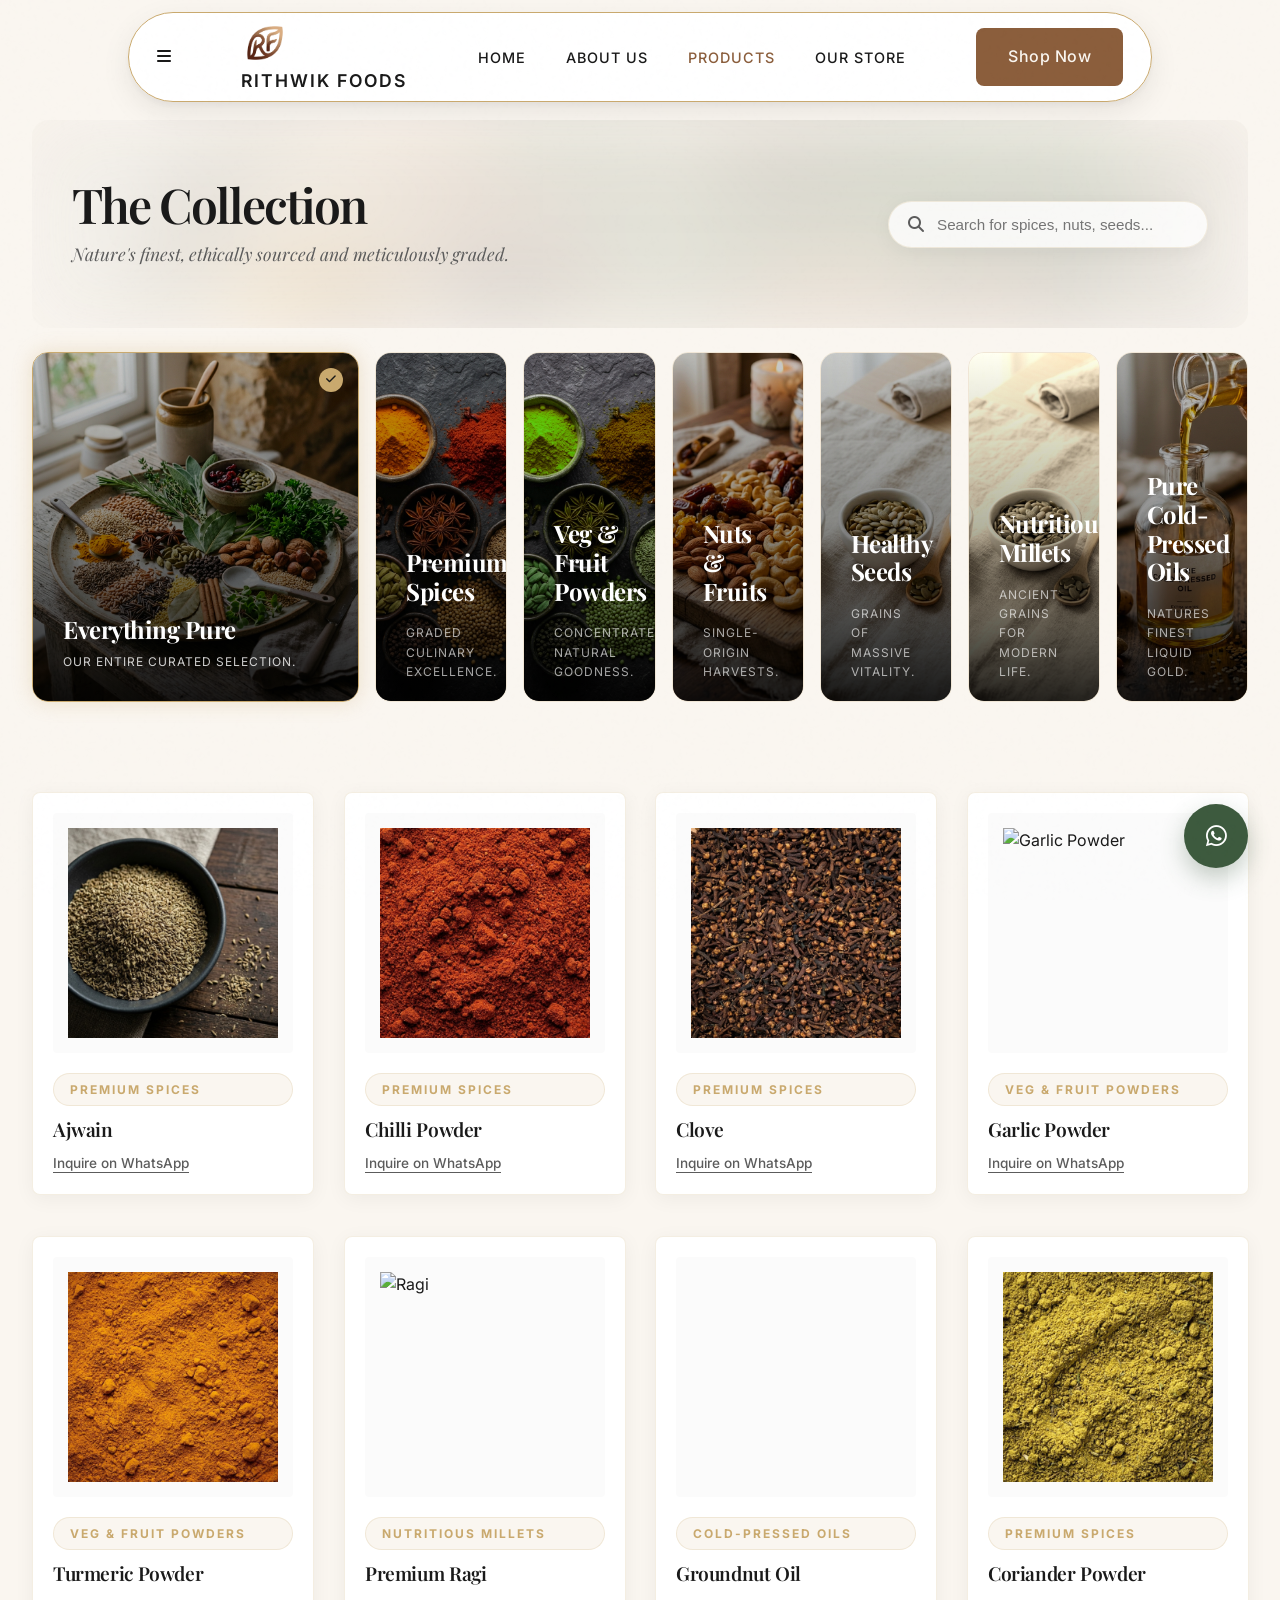
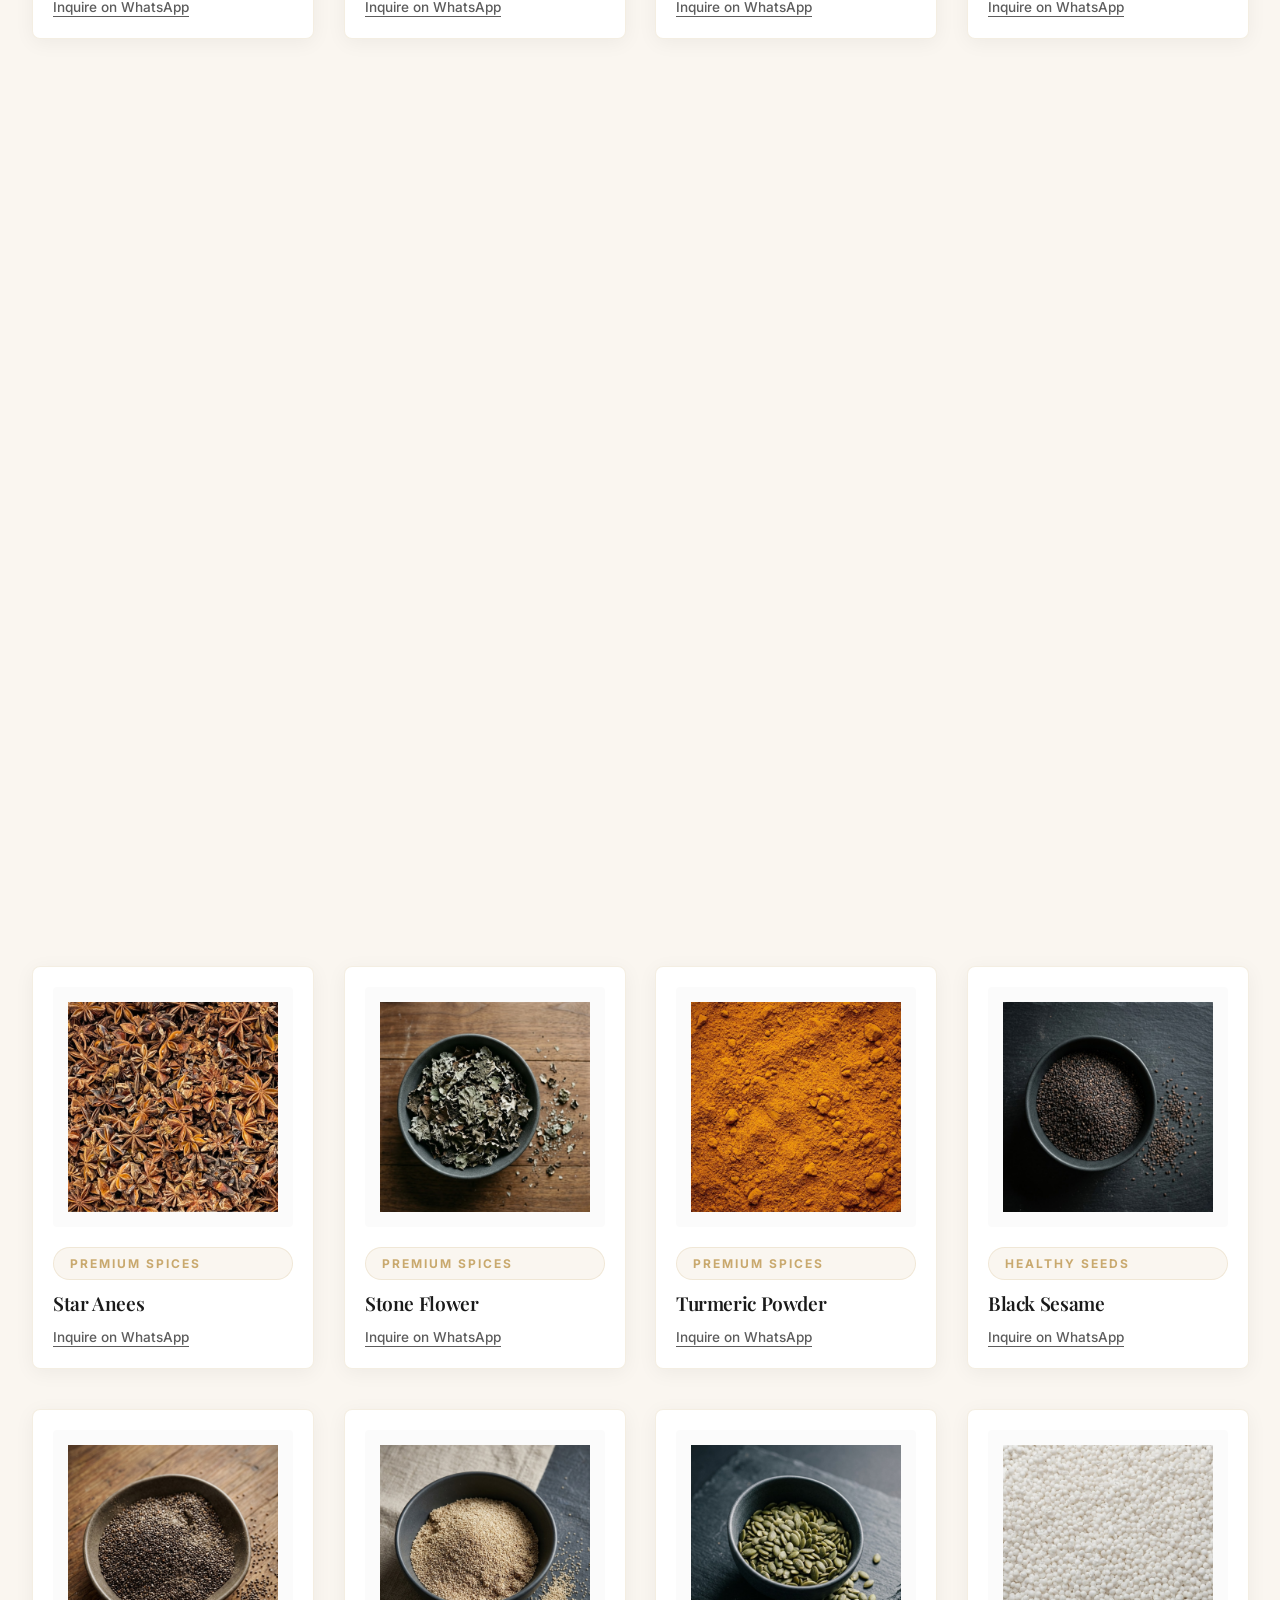
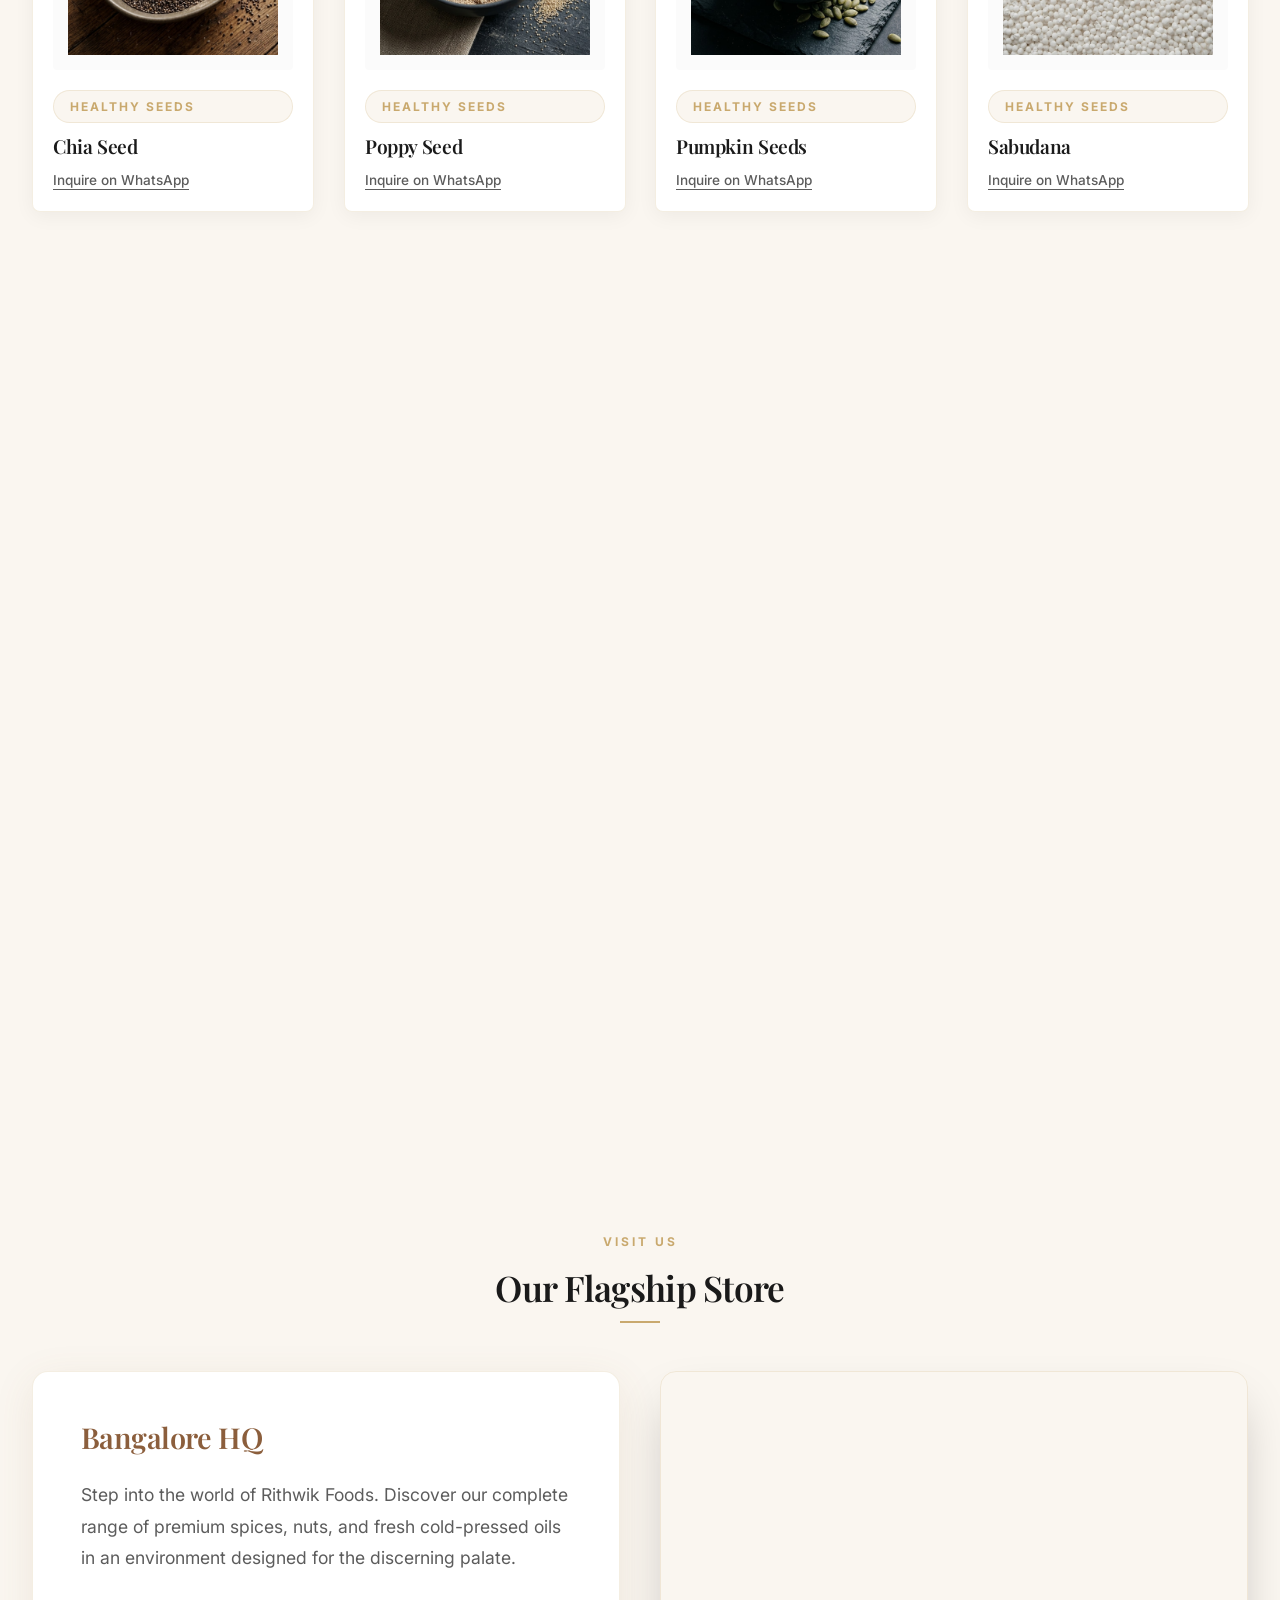
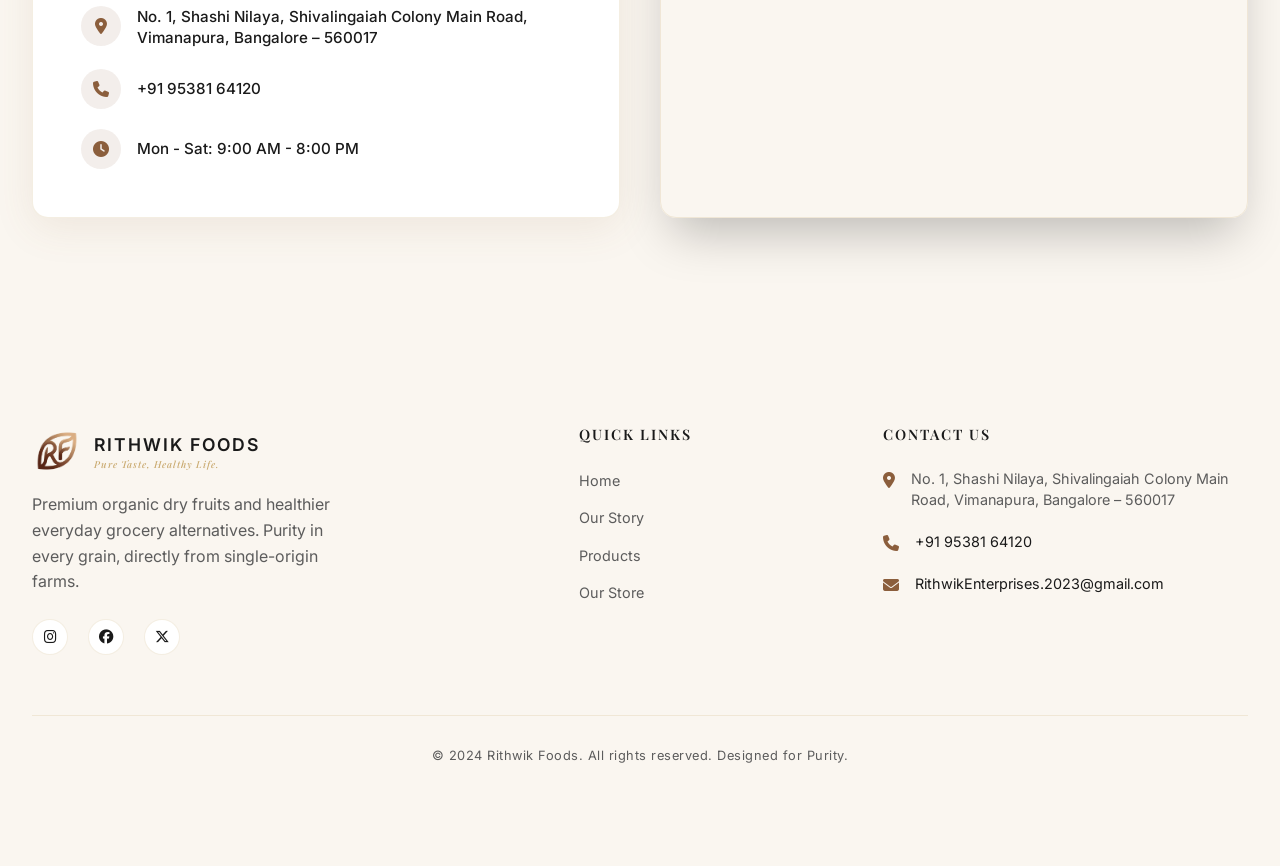
==== collection.html @ e60eb33a "Initial commit - Premium Rithwik Foods Website" ====
<!DOCTYPE html>
<html lang="en">
<head>
    <meta charset="UTF-8">
    <meta name="viewport" content="width=device-width, initial-scale=1.0">
    <title>The Collection | Rithwik Foods</title>
    <link rel="stylesheet" href="style.css">
    <link rel="stylesheet" href="https://cdnjs.cloudflare.com/ajax/libs/font-awesome/6.4.0/css/all.min.css">
</head>
<body>

    <!-- Header -->
    <div class="nav-wrapper">
        <header id="main-header" class="glass scrolled-permanent">
            <div class="container nav-container">
                <div class="mobile-toggle">
                    <i class="fa-solid fa-bars"></i>
                </div>
                <a href="index.html" class="logo magnetic">
                    <img src="RF_Logo.png" alt="Rithwik Foods Logo" class="logo-img">
                    <span>RITHWIK FOODS</span>
                </a>
                <nav class="nav-links">
                    <a href="index.html" class="nav-link">Home</a>
                    <a href="index.html#about" class="nav-link">About Us</a>
                    <a href="collection.html" class="nav-link active">Products</a>
                    <a href="index.html#store" class="nav-link">Our Store</a>
                </nav>
                <div class="nav-actions">
                    <a href="collection.html" class="btn btn-primary btn-shop-desktop magnetic">Shop Now</a>
                </div>
            </div>
        </header>
    </div>

    <main style="padding-top: 120px;">
        <div class="container">
            <!-- Collection Header Block -->
            <!-- Collection Header Block with Dynamic Background -->
            <div class="reveal reveal-up collection-header-premium" style="margin-bottom: 24px; position: relative; border-radius: var(--rounded-lg); overflow: hidden; padding: 60px 40px; background: var(--color-background);">
                <div id="category-dynamic-bg" style="position: absolute; top: 0; left: 0; width: 100%; height: 100%; background-image: url('all_collection_bg.png'); background-size: cover; background-position: center; opacity: 0.15; transition: all 1s ease; filter: blur(40px);"></div>
                
                <div style="position: relative; z-index: 2; display: flex; justify-content: space-between; align-items: center; flex-wrap: wrap; gap: 20px;">
                    <div>
                        <h1 style="font-size: 3rem; margin: 0; color: var(--color-text-main); letter-spacing: -2px; line-height: 1;">The Collection</h1>
                        <p style="color: var(--color-text-muted); font-size: 1.1rem; margin: 12px 0 0; font-family: 'Playfair Display', serif; font-style: italic;">Nature's finest, ethically sourced and meticulously graded.</p>
                    </div>
                    
                    <div style="display: flex; align-items: center; gap: 16px; flex-wrap: wrap;">
                        <div style="position: relative; width: 320px;">
                            <input type="text" id="collection-search" name="search" placeholder="Search for spices, nuts, seeds..." style="width: 100%; padding: 14px 20px 14px 48px; border: 1px solid var(--glass-border); border-radius: 50px; background: rgba(255,255,255,0.8); backdrop-filter: blur(10px); font-size: 0.95rem; outline: none; box-shadow: var(--shadow-soft); transition: all 0.3s ease;">
                            <i class="fa-solid fa-magnifying-glass" style="position: absolute; left: 20px; top: 50%; transform: translateY(-50%); color: var(--color-text-muted); font-size: 1rem;"></i>
                        </div>
                    </div>
                </div>
            </div>

            <!-- Main Layout: Grid + Top Filters -->
            <div id="collection-layout">
                
            <!-- Visual Category Grid - Enhanced Unique Version -->
            <div class="category-visual-grid reveal reveal-up">
                <div class="category-card active" data-filter="all">
                    <div class="category-card-bg" style="background-image: url('all_collection_bg.png');"></div>
                    <div class="category-card-overlay"></div>
                    <div class="category-card-content">
                        <h3>Everything Pure</h3>
                        <p>Our entire curated selection.</p>
                    </div>
                </div>
                <div class="category-card" data-filter="spices">
                    <div class="category-card-bg" style="background-image: url('spices_category_bg.png');"></div>
                    <div class="category-card-overlay"></div>
                    <div class="category-card-content">
                        <h3>Premium Spices</h3>
                        <p>Graded culinary excellence.</p>
                    </div>
                </div>
                <div class="category-card" data-filter="powders">
                    <div class="category-card-bg" style="background-image: url('spices_category_bg.png'); filter: hue-rotate(45deg);"></div>
                    <div class="category-card-overlay"></div>
                    <div class="category-card-content">
                        <h3>Veg & Fruit Powders</h3>
                        <p>Concentrated natural goodness.</p>
                    </div>
                </div>
                <div class="category-card" data-filter="nuts">
                    <div class="category-card-bg" style="background-image: url('nuts_category_bg.png');"></div>
                    <div class="category-card-overlay"></div>
                    <div class="category-card-content">
                        <h3>Nuts & Fruits</h3>
                        <p>Single-origin harvests.</p>
                    </div>
                </div>
                <div class="category-card" data-filter="seeds">
                    <div class="category-card-bg" style="background-image: url('seeds_category_bg.png');"></div>
                    <div class="category-card-overlay"></div>
                    <div class="category-card-content">
                        <h3>Healthy Seeds</h3>
                        <p>Grains of massive vitality.</p>
                    </div>
                </div>
                <div class="category-card" data-filter="millets">
                    <div class="category-card-bg" style="background-image: url('seeds_category_bg.png'); filter: sepia(0.5);"></div>
                    <div class="category-card-overlay"></div>
                    <div class="category-card-content">
                        <h3>Nutritious Millets</h3>
                        <p>Ancient grains for modern life.</p>
                    </div>
                </div>
                <div class="category-card" data-filter="oils">
                    <div class="category-card-bg" style="background-image: url('oils_category_banner.png');"></div>
                    <div class="category-card-overlay"></div>
                    <div class="category-card-content">
                        <h3>Pure Cold-Pressed Oils</h3>
                        <p>Natures finest liquid gold.</p>
                    </div>
                </div>
            </div>

                <!-- Product Grid Area -->
                <div class="collection-main">
                    <!-- Grid -->
                    <div id="product-grid">
                        
                        <!-- Premium Spices -->
                        <div class="product-card-premium product-card reveal reveal-up stagger-1" data-category="spices">
                            <div class="image-container">
                                <img src="RF-Set 1/Ajwain.png" alt="Ajwain">
                            </div>
                            <p class="category-tag">Premium Spices</p>
                            <h3>Ajwain</h3>
                            <a href="https://wa.me/919538164120?text=I'm%20interested%20in%20Ajwain" class="inquire-link">Inquire on WhatsApp</a>
                        </div>

                        <div class="product-card-premium product-card reveal reveal-up stagger-2" data-category="spices">
                            <div class="image-container">
                                <img src="RF-Set 1/Chilli powder.png" alt="Chilli Powder">
                            </div>
                            <p class="category-tag">Premium Spices</p>
                            <h3>Chilli Powder</h3>
                            <a href="https://wa.me/919538164120?text=I'm%20interested%20in%20Chilli%20Powder" class="inquire-link">Inquire on WhatsApp</a>
                        </div>

                        <div class="product-card-premium product-card reveal reveal-up stagger-3" data-category="spices">
                            <div class="image-container">
                                <img src="RF-Set 1/Clove.png" alt="Clove">
                            </div>
                            <p class="category-tag">Premium Spices</p>
                            <h3>Clove</h3>
                            <a href="https://wa.me/919538164120?text=I'm%20interested%20in%20Clove" class="inquire-link">Inquire on WhatsApp</a>
                        </div>

                        <!-- Vegetable & Fruit Powders -->
                        <div class="product-card-premium product-card reveal reveal-up stagger-1" data-category="powders">
                            <div class="image-container">
                                <img src="RF-Set 1/Garlic powder.png" alt="Garlic Powder">
                            </div>
                            <p class="category-tag">Veg & Fruit Powders</p>
                            <h3>Garlic Powder</h3>
                            <a href="https://wa.me/919538164120?text=I'm%20interested%20in%20Garlic%20Powder" class="inquire-link">Inquire on WhatsApp</a>
                        </div>

                        <div class="product-card-premium product-card reveal reveal-up stagger-2" data-category="powders">
                            <div class="image-container">
                                <img src="RF-Set 1/Turmeric powder.png" alt="Turmeric Powder">
                            </div>
                            <p class="category-tag">Veg & Fruit Powders</p>
                            <h3>Turmeric Powder</h3>
                            <a href="https://wa.me/919538164120?text=I'm%20interested%20in%20Turmeric%20Powder" class="inquire-link">Inquire on WhatsApp</a>
                        </div>

                        <!-- Millets -->
                        <div class="product-card-premium product-card reveal reveal-up stagger-3" data-category="millets">
                            <div class="image-container">
                                <img src="RF-Set 1/Ragi.png" alt="Ragi">
                            </div>
                            <p class="category-tag">Nutritious Millets</p>
                            <h3>Premium Ragi</h3>
                            <a href="https://wa.me/919538164120?text=I'm%20interested%20in%20Ragi" class="inquire-link">Inquire on WhatsApp</a>
                        </div>

                        <!-- Oils (Placeholder images since I don't have oil images in Set 1) -->
                        <div class="product-card-premium product-card reveal reveal-up stagger-1" data-category="oils">
                            <div class="image-container">
                            </div>
                            <p class="category-tag">Cold-Pressed Oils</p>
                            <h3>Groundnut Oil</h3>
                            <a href="https://wa.me/919538164120?text=I'm%20interested%20in%20Groundnut%20Oil" class="inquire-link">Inquire on WhatsApp</a>
                        </div>

                        <div class="product-card-premium product-card reveal reveal-up stagger-1" data-category="spices">
                            <div class="image-container">
                                <img src="RF-Set 1/Coriander powder.png" alt="Coriander Powder">
                            </div>
                            <p class="category-tag">Premium Spices</p>
                            <h3>Coriander Powder</h3>
                            <a href="https://wa.me/919538164120?text=I'm%20interested%20in%20Coriander%20Powder" class="inquire-link">Inquire on WhatsApp</a>
                        </div>

                        <div class="product-card-premium product-card reveal reveal-up stagger-2" data-category="spices">
                            <div class="image-container">
                                <img src="RF-Set 1/Curd chilli.png" alt="Curd Chilli">
                            </div>
                            <p class="category-tag">Premium Spices</p>
                            <h3>Curd Chilli</h3>
                            <a href="https://wa.me/919538164120?text=I'm%20interested%20in%20Curd%20Chilli" class="inquire-link">Inquire on WhatsApp</a>
                        </div>

                        <div class="product-card-premium product-card reveal reveal-up stagger-3" data-category="spices">
                            <div class="image-container">
                                <img src="RF-Set 1/Dry ginger.png" alt="Dry Ginger">
                            </div>
                            <p class="category-tag">Premium Spices</p>
                            <h3>Dry Ginger</h3>
                            <a href="https://wa.me/919538164120?text=I'm%20interested%20in%20Dry%20Ginger" class="inquire-link">Inquire on WhatsApp</a>
                        </div>

                        <div class="product-card-premium product-card reveal reveal-up stagger-1" data-category="spices">
                            <div class="image-container">
                                <img src="RF-Set 1/Fenugreek.png" alt="Fenugreek">
                            </div>
                            <p class="category-tag">Premium Spices</p>
                            <h3>Fenugreek</h3>
                            <a href="https://wa.me/919538164120?text=I'm%20interested%20in%20Fenugreek" class="inquire-link">Inquire on WhatsApp</a>
                        </div>

                        <div class="product-card-premium product-card reveal reveal-up stagger-2" data-category="spices">
                            <div class="image-container">
                                <img src="RF-Set 1/Jeera.png" alt="Jeera">
                            </div>
                            <p class="category-tag">Premium Spices</p>
                            <h3>Jeera</h3>
                            <a href="https://wa.me/919538164120?text=I'm%20interested%20in%20Jeera" class="inquire-link">Inquire on WhatsApp</a>
                        </div>

                        <div class="product-card-premium product-card reveal reveal-up stagger-3" data-category="spices">
                            <div class="image-container">
                                <img src="RF-Set 1/Kasturi methi.png" alt="Kasturi Methi">
                            </div>
                            <p class="category-tag">Premium Spices</p>
                            <h3>Kasturi Methi</h3>
                            <a href="https://wa.me/919538164120?text=I'm%20interested%20in%20Kasturi%20Methi" class="inquire-link">Inquire on WhatsApp</a>
                        </div>

                        <div class="product-card-premium product-card reveal reveal-up stagger-1" data-category="spices">
                            <div class="image-container">
                                <img src="RF-Set 1/Marathi muku.png" alt="Marathi Muku">
                            </div>
                            <p class="category-tag">Premium Spices</p>
                            <h3>Marathi Muku</h3>
                            <a href="https://wa.me/919538164120?text=I'm%20interested%20in%20Marathi%20Muku" class="inquire-link">Inquire on WhatsApp</a>
                        </div>

                        <div class="product-card-premium product-card reveal reveal-up stagger-2" data-category="spices">
                            <div class="image-container">
                                <img src="RF-Set 1/Sambar powder.png" alt="Sambar Powder">
                            </div>
                            <p class="category-tag">Premium Spices</p>
                            <h3>Sambar Powder</h3>
                            <a href="https://wa.me/919538164120?text=I'm%20interested%20in%20Sambar%20Powder" class="inquire-link">Inquire on WhatsApp</a>
                        </div>

                        <div class="product-card-premium product-card reveal reveal-up stagger-3" data-category="spices">
                            <div class="image-container">
                                <img src="RF-Set 1/Saunf.png" alt="Saunf">
                            </div>
                            <p class="category-tag">Premium Spices</p>
                            <h3>Saunf</h3>
                            <a href="https://wa.me/919538164120?text=I'm%20interested%20in%20Saunf" class="inquire-link">Inquire on WhatsApp</a>
                        </div>

                        <div class="product-card-premium product-card reveal reveal-up stagger-1" data-category="spices">
                            <div class="image-container">
                                <img src="RF-Set 1/Star Anees.png" alt="Star Anees">
                            </div>
                            <p class="category-tag">Premium Spices</p>
                            <h3>Star Anees</h3>
                            <a href="https://wa.me/919538164120?text=I'm%20interested%20in%20Star%20Anees" class="inquire-link">Inquire on WhatsApp</a>
                        </div>

                        <div class="product-card-premium product-card reveal reveal-up stagger-2" data-category="spices">
                            <div class="image-container">
                                <img src="RF-Set 1/Stone flower.png" alt="Stone Flower">
                            </div>
                            <p class="category-tag">Premium Spices</p>
                            <h3>Stone Flower</h3>
                            <a href="https://wa.me/919538164120?text=I'm%20interested%20in%20Stone%20Flower" class="inquire-link">Inquire on WhatsApp</a>
                        </div>

                        <div class="product-card-premium product-card reveal reveal-up stagger-3" data-category="spices">
                            <div class="image-container">
                                <img src="RF-Set 1/Turmeric powder.png" alt="Turmeric Powder">
                            </div>
                            <p class="category-tag">Premium Spices</p>
                            <h3>Turmeric Powder</h3>
                            <a href="https://wa.me/919538164120?text=I'm%20interested%20in%20Turmeric%20Powder" class="inquire-link">Inquire on WhatsApp</a>
                        </div>

                        <!-- Healthy Seeds -->
                        <div class="product-card-premium product-card reveal reveal-up stagger-1" data-category="seeds">
                            <div class="image-container">
                                <img src="RF-Set 1/Black sesame.png" alt="Black Sesame">
                            </div>
                            <p class="category-tag">Healthy Seeds</p>
                            <h3>Black Sesame</h3>
                            <a href="https://wa.me/919538164120?text=I'm%20interested%20in%20Black%20Sesame" class="inquire-link">Inquire on WhatsApp</a>
                        </div>

                        <div class="product-card-premium product-card reveal reveal-up stagger-2" data-category="seeds">
                            <div class="image-container">
                                <img src="RF-Set 1/Chia seed.png" alt="Chia Seed">
                            </div>
                            <p class="category-tag">Healthy Seeds</p>
                            <h3>Chia Seed</h3>
                            <a href="https://wa.me/919538164120?text=I'm%20interested%20in%20Chia%20Seed" class="inquire-link">Inquire on WhatsApp</a>
                        </div>

                        <div class="product-card-premium product-card reveal reveal-up stagger-3" data-category="seeds">
                            <div class="image-container">
                                <img src="RF-Set 1/Poppy seed.png" alt="Poppy Seed">
                            </div>
                            <p class="category-tag">Healthy Seeds</p>
                            <h3>Poppy Seed</h3>
                            <a href="https://wa.me/919538164120?text=I'm%20interested%20in%20Poppy%20Seed" class="inquire-link">Inquire on WhatsApp</a>
                        </div>

                        <div class="product-card-premium product-card reveal reveal-up stagger-1" data-category="seeds">
                            <div class="image-container">
                                <img src="RF-Set 1/Pumpkin seeds.png" alt="Pumpkin Seeds">
                            </div>
                            <p class="category-tag">Healthy Seeds</p>
                            <h3>Pumpkin Seeds</h3>
                            <a href="https://wa.me/919538164120?text=I'm%20interested%20in%20Pumpkin%20Seeds" class="inquire-link">Inquire on WhatsApp</a>
                        </div>

                        <div class="product-card-premium product-card reveal reveal-up stagger-2" data-category="seeds">
                            <div class="image-container">
                                <img src="RF-Set 1/Sabudana.png" alt="Sabudana">
                            </div>
                            <p class="category-tag">Healthy Seeds</p>
                            <h3>Sabudana</h3>
                            <a href="https://wa.me/919538164120?text=I'm%20interested%20in%20Sabudana" class="inquire-link">Inquire on WhatsApp</a>
                        </div>

                        <div class="product-card-premium product-card reveal reveal-up stagger-3" data-category="seeds">
                            <div class="image-container">
                                <img src="RF-Set 1/Watermelon seeds.png" alt="Watermelon Seeds">
                            </div>
                            <p class="category-tag">Healthy Seeds</p>
                            <h3>Watermelon Seeds</h3>
                            <a href="https://wa.me/919538164120?text=I'm%20interested%20in%20Watermelon%20Seeds" class="inquire-link">Inquire on WhatsApp</a>
                        </div>

                        <!-- Nuts & Dry Fruits -->
                        <div class="product-card-premium product-card reveal reveal-up stagger-1" data-category="nuts">
                            <div class="image-container">
                                <img src="RF-Set 1/Cashew nut.png" alt="Cashew Nut">
                            </div>
                            <p class="category-tag">Nuts & Dry Fruits</p>
                            <h3>Cashew Nut</h3>
                            <a href="https://wa.me/919538164120?text=I'm%20interested%20in%20Cashew%20Nut" class="inquire-link">Inquire on WhatsApp</a>
                        </div>

                        <div class="product-card-premium product-card reveal reveal-up stagger-2" data-category="nuts">
                            <div class="image-container">
                                <img src="RF-Set 1/Dry dates.png" alt="Dry Dates">
                            </div>
                            <p class="category-tag">Nuts & Dry Fruits</p>
                            <h3>Dry Dates</h3>
                            <a href="https://wa.me/919538164120?text=I'm%20interested%20in%20Dry%20Dates" class="inquire-link">Inquire on WhatsApp</a>
                        </div>

                        <div class="product-card-premium product-card reveal reveal-up stagger-3" data-category="nuts">
                            <div class="image-container">
                                <img src="RF-Set 1/Green grapes.png" alt="Green Grapes">
                            </div>
                            <p class="category-tag">Nuts & Dry Fruits</p>
                            <h3>Green Grapes</h3>
                            <a href="https://wa.me/919538164120?text=I'm%20interested%20in%20Green%20Grapes" class="inquire-link">Inquire on WhatsApp</a>
                        </div>

                        <div class="product-card-premium product-card reveal reveal-up stagger-1" data-category="nuts">
                            <div class="image-container">
                                <img src="RF-Set 1/Rock sugar.png" alt="Rock Sugar">
                            </div>
                            <p class="category-tag">Nuts & Dry Fruits</p>
                            <h3>Rock Sugar</h3>
                            <a href="https://wa.me/919538164120?text=I'm%20interested%20in%20Rock%20Sugar" class="inquire-link">Inquire on WhatsApp</a>
                        </div>
                    </div>

                </div>
            </div>
        </div>
    </main>

    <!-- Footer -->
    <!-- Our Store Section -->
    <section id="store" class="section-padding reveal reveal-up" style="background: var(--color-background);">
        <div class="container">
            <div class="section-title-wrapper">
                <span class="section-badge">Visit Us</span>
                <h2 class="section-title">Our Flagship Store</h2>
                <div class="title-divider"></div>
            </div>
            
            <div class="store-grid-premium" style="display: grid; grid-template-columns: repeat(auto-fit, minmax(300px, 1fr)); gap: 40px; margin-top: 40px; align-items: stretch;">
                <div class="store-card-info" style="background: white; padding: 48px; border-radius: var(--rounded-lg); box-shadow: var(--shadow-premium); display: flex; flex-direction: column; justify-content: center;">
                    <h3 style="color: var(--color-primary); margin-bottom: 24px; font-size: 1.8rem;">Bangalore HQ</h3>
                    <p style="color: var(--color-text-muted); margin-bottom: 32px; font-size: 1.1rem; line-height: 1.8;">Step into the world of Rithwik Foods. Discover our complete range of premium spices, nuts, and fresh cold-pressed oils in an environment designed for the discerning palate.</p>
                    
                    <div class="contact-details-premium" style="display: flex; flex-direction: column; gap: 20px;">
                        <div style="display: flex; gap: 16px; align-items: flex-start;">
                            <div style="width: 40px; height: 40px; border-radius: 50%; background: rgba(139, 94, 60, 0.1); display: flex; align-items: center; justify-content: center; color: var(--color-primary); flex-shrink: 0;">
                                <i class="fa-solid fa-location-dot"></i>
                            </div>
                            <p style="font-weight: 500;">No. 1, Shashi Nilaya, Shivalingaiah Colony Main Road, Vimanapura, Bangalore – 560017</p>
                        </div>
                        <div style="display: flex; gap: 16px; align-items: center;">
                            <div style="width: 40px; height: 40px; border-radius: 50%; background: rgba(139, 94, 60, 0.1); display: flex; align-items: center; justify-content: center; color: var(--color-primary); flex-shrink: 0;">
                                <i class="fa-solid fa-phone"></i>
                            </div>
                            <p style="font-weight: 500;">+91 95381 64120</p>
                        </div>
                        <div style="display: flex; gap: 16px; align-items: center;">
                            <div style="width: 40px; height: 40px; border-radius: 50%; background: rgba(139, 94, 60, 0.1); display: flex; align-items: center; justify-content: center; color: var(--color-primary); flex-shrink: 0;">
                                <i class="fa-solid fa-clock"></i>
                            </div>
                            <p style="font-weight: 500;">Mon - Sat: 9:00 AM - 8:00 PM</p>
                        </div>
                    </div>
                </div>
                
                <div class="store-map-container" style="border-radius: var(--rounded-lg); overflow: hidden; box-shadow: var(--shadow-deep); min-height: 400px; border: 1px solid var(--glass-border);">
                    <iframe src="https://www.google.com/maps?q=No.+1,+Shashi+Nilaya,+Shivalingaiah+Colony+Main+Road,+Vimanapura,+Bangalore+–+560017&output=embed" width="100%" height="100%" style="border:0;" allowfullscreen="" loading="lazy" referrerpolicy="no-referrer-when-downgrade"></iframe>
                </div>
            </div>
        </div>
    </section>

    <footer class="main-footer">
        <div class="container">
            <div class="footer-grid">
                <!-- Column 1: Brand -->
                <div class="footer-column footer-brand">
                    <a href="index.html" class="logo" style="margin-bottom: 0;">
                        <img src="RF_Logo.png" alt="Rithwik Foods Logo" class="logo-img">
                        <div style="display: flex; flex-direction: column;">
                            <span>RITHWIK FOODS</span>
                            <small class="tagline" style="font-size: 0.6rem; color: var(--color-tertiary); margin-top: -2px;">Pure Taste, Healthy Life.</small>
                        </div>
                    </a>
                    <p>Premium organic dry fruits and healthier everyday grocery alternatives. Purity in every grain, directly from single-origin farms.</p>
                    <div class="social-links">
                        <a href="#" aria-label="Instagram"><i class="fa-brands fa-instagram"></i></a>
                        <a href="#" aria-label="Facebook"><i class="fa-brands fa-facebook"></i></a>
                        <a href="#" aria-label="Twitter"><i class="fa-brands fa-x-twitter"></i></a>
                    </div>
                </div>

                <!-- Column 2: Quick Links -->
                <div class="footer-column">
                    <h4>Quick Links</h4>
                    <ul class="footer-links">
                        <li><a href="index.html">Home</a></li>
                        <li><a href="index.html#story">Our Story</a></li>
                        <li><a href="collection.html">Products</a></li>
                        <li><a href="index.html#store">Our Store</a></li>
                    </ul>
                </div>

                <!-- Column 3: Contact -->
                <div class="footer-column">
                    <h4>Contact Us</h4>
                    <ul class="footer-contact-list">
                        <li class="footer-contact-item">
                            <i class="fa-solid fa-location-dot"></i>
                            <span>No. 1, Shashi Nilaya, Shivalingaiah Colony Main Road, Vimanapura, Bangalore – 560017</span>
                        </li>
                        <li class="footer-contact-item">
                            <i class="fa-solid fa-phone"></i>
                            <a href="tel:+919538164120">+91 95381 64120</a>
                        </li>
                        <li class="footer-contact-item">
                            <i class="fa-solid fa-envelope"></i>
                            <a href="mailto:RithwikEnterprises.2023@gmail.com">RithwikEnterprises.2023@gmail.com</a>
                        </li>
                    </ul>
                </div>
            </div>
            <div class="footer-bottom">
                <p>&copy; 2024 Rithwik Foods. All rights reserved. Designed for Purity.</p>
            </div>
        </div>
    </footer>

    <!-- WhatsApp FAB -->
    <a href="https://wa.me/919538164120" class="whatsapp-fab">
        <i class="fa-brands fa-whatsapp"></i>
    </a>

    <script src="main.js"></script>
</body>
</html>
---- style.css ----
/* 
  Rithwik Foods - Premium Organic Design System
  Derived from design.md
*/

@import url('https://fonts.googleapis.com/css2?family=Inter:wght@300;400;500;600&family=Playfair+Display:ital,wght@0,400;0,600;0,700;1,400&display=swap');

:root {
    /* Colors */
    --color-background: #FAF6F0;
    --color-primary: #8B5E3C;
    --color-secondary: #3D5A3E;
    --color-tertiary: #C9A96E;
    --color-text-main: #1A1A1A;
    --color-text-muted: #5C5C5C;
    --color-white: #FFFFFF;

    /* Rounded Corners */
    --rounded-sm: 4px;
    --rounded-md: 8px;
    --rounded-lg: 16px;
    --rounded-full: 9999px;

    /* Spacing */
    --spacing-sm: 8px;
    --spacing-md: 16px;
    --spacing-lg: 32px;
    --spacing-xl: 64px;
    --spacing-xxl: 128px;

    /* Shadows & Effects */
    --shadow-soft: 0 4px 20px rgba(0, 0, 0, 0.05);
    --shadow-premium: 0 10px 40px rgba(139, 94, 60, 0.1);
    --shadow-deep: 0 25px 50px -12px rgba(0, 0, 0, 0.25);
    --glass-bg: rgba(250, 246, 240, 0.6);
    --glass-border: rgba(201, 169, 110, 0.2);
    --glass-shine: linear-gradient(135deg, rgba(255,255,255,0.4) 0%, transparent 50%, rgba(255,255,255,0.1) 100%);
    
    /* Animation Easing */
    --ease-premium: cubic-bezier(0.19, 1, 0.22, 1);
    --ease-out-expo: cubic-bezier(0.16, 1, 0.3, 1);
    --ease-in-out-expo: cubic-bezier(0.87, 0, 0.13, 1);
}

* {
    margin: 0;
    padding: 0;
    box-sizing: border-box;
    -webkit-font-smoothing: antialiased;
}

html {
    scroll-behavior: smooth;
}

body {
    background-color: var(--color-background);
    color: var(--color-text-main);
    font-family: 'Inter', sans-serif;
    line-height: 1.6;
    overflow-x: hidden;
}

/* Simplified Grain Overlay */
body::after {
    content: "";
    position: fixed;
    top: 0;
    left: 0;
    width: 100%;
    height: 100%;
    background-image: url("data:image/svg+xml,%3Csvg viewBox='0 0 200 200' xmlns='http://www.w3.org/2000/svg'%3E%3Cfilter id='noiseFilter'%3E%3CfeTurbulence type='fractalNoise' baseFrequency='0.65' numOctaves='3' stitchTiles='stitch'/%3E%3C/filter%3E%3Crect width='100%25' height='100%25' filter='url(%23noiseFilter)' opacity='0.05'/%3E%3C/svg%3E");
    pointer-events: none;
    z-index: 9999;
    opacity: 0.15;
}


h1, h2, h3, h4, .font-serif {
    font-family: 'Playfair Display', serif;
    font-weight: 600;
    letter-spacing: -0.02em;
    line-height: 1.2;
}

h1 {
    font-size: clamp(3rem, 8vw, 5rem);
    margin-bottom: 0.5em;
}

h2 {
    font-size: clamp(2rem, 5vw, 3rem);
    margin-bottom: 0.5em;
}

a {
    text-decoration: none;
    color: inherit;
    transition: all 0.3s ease;
}

ul {
    list-style: none;
}

img {
    max-width: 100%;
    display: block;
}

/* Layout Utilities */
.container {
    max-width: 1440px;
    margin: 0 auto;
    padding: 0 var(--spacing-lg);
}

.section-padding {
    padding: var(--spacing-xl) 0;
    position: relative;
}

/* Section Connector */
.section-connector {
    position: absolute;
    top: -40px;
    left: 50%;
    transform: translateX(-50%);
    width: 1px;
    height: 80px;
    background: linear-gradient(to bottom, transparent, var(--color-tertiary), transparent);
    z-index: 5;
}

@media (min-width: 1024px) {
    .section-padding {
        padding: var(--spacing-xxl) 0;
    }
}

/* Buttons */
.btn {
    display: inline-flex;
    align-items: center;
    justify-content: center;
    padding: 16px 32px;
    border-radius: var(--rounded-md);
    font-weight: 500;
    cursor: pointer;
    transition: all 0.4s cubic-bezier(0.165, 0.84, 0.44, 1);
    border: none;
    font-family: 'Inter', sans-serif;
    letter-spacing: 0.5px;
}

.btn-primary {
    background-color: var(--color-primary);
    color: var(--color-background);
}

.btn-primary:hover {
    background-color: var(--color-tertiary);
    transform: translateY(-4px) scale(1.02);
    box-shadow: 0 20px 40px rgba(139, 94, 60, 0.2);
}

.btn-outline {
    background-color: transparent;
    border: 1px solid var(--color-primary);
    color: var(--color-primary);
}

.btn-outline:hover {
    background-color: var(--color-primary);
    color: var(--color-background);
}

/* Animations - Smooth AF Implementation */
.reveal {
    opacity: 0;
    will-change: transform, opacity;
    transition: transform 1.4s cubic-bezier(0.19, 1, 0.22, 1), 
                opacity 1.4s cubic-bezier(0.19, 1, 0.22, 1);
}

.reveal-up {
    transform: translateY(60px);
}

.reveal-down {
    transform: translateY(-60px);
}

.reveal-left {
    transform: translateX(-60px);
}

.reveal-right {
    transform: translateX(60px);
}

.reveal-zoom {
    transform: scale(0.95);
}

.reveal.active {
    opacity: 1;
    transform: translate(0) scale(1);
}

/* Premium Product Card Global Style */
.product-card-premium {
    background: var(--color-white);
    border-radius: var(--rounded-md);
    padding: 20px;
    border: 1px solid var(--glass-border);
    transition: all 0.6s cubic-bezier(0.165, 0.84, 0.44, 1);
    display: flex;
    flex-direction: column;
    height: 100%;
    box-shadow: var(--shadow-soft);
}

.product-card-premium:hover {
    transform: translateY(-10px);
    box-shadow: var(--shadow-premium);
    border-color: var(--color-tertiary);
}

.product-card-premium .image-container {
    position: relative;
    aspect-ratio: 1/1;
    overflow: hidden;
    border-radius: var(--rounded-sm);
    margin-bottom: 20px;
    background: #fbfbfb;
}

.product-card-premium img {
    width: 100%;
    height: 100%;
    object-fit: contain;
    padding: 15px;
    transition: transform 1.2s cubic-bezier(0.19, 1, 0.22, 1);
}

.product-card-premium:hover img {
    transform: scale(1.08);
}

.category-tag {
    display: inline-block;
    font-size: 0.75rem;
    text-transform: uppercase;
    letter-spacing: 2px;
    color: var(--color-tertiary);
    margin-bottom: 12px;
    font-weight: 700;
    background: rgba(201, 169, 110, 0.1);
    padding: 6px 16px;
    border-radius: var(--rounded-full);
    border: 1px solid rgba(201, 169, 110, 0.2);
}

.product-card-premium h3 {
    font-size: 1.2rem;
    margin-bottom: 12px;
    color: var(--color-text-main);
}

.product-card-premium .inquire-link {
    margin-top: auto;
    font-size: 0.85rem;
    color: var(--color-text-muted);
    text-decoration: underline;
    text-underline-offset: 4px;
    font-weight: 500;
}

.product-card-premium .inquire-link:hover {
    color: var(--color-primary);
}



/* Hero Product Spotlight */
.spotlight-section {
    background-color: var(--color-background);
    overflow: hidden;
}

.spotlight-grid {
    display: grid;
    grid-template-columns: 1fr 1.2fr;
    gap: 80px;
    align-items: center;
    min-height: 80vh;
}

.spotlight-title {
    font-size: clamp(3rem, 10vw, 5.5rem);
    line-height: 0.85;
    margin-bottom: 40px;
    color: var(--color-primary);
}

.spotlight-stats {
    display: flex;
    gap: 48px;
    margin: 48px 0;
}

.stat {
    display: flex;
    flex-direction: column;
}

.stat-value {
    font-family: 'Playfair Display', serif;
    font-size: 2.5rem;
    color: var(--color-secondary);
    font-weight: 700;
}

.stat-label {
    font-size: 0.75rem;
    text-transform: uppercase;
    letter-spacing: 2px;
    color: var(--color-text-muted);
}

.spotlight-visual {
    position: relative;
    display: flex;
    justify-content: center;
    align-items: center;
}

.floating-product-clean {
    position: relative;
    z-index: 2;
    width: 100%;
    max-width: 400px;
}

.product-clean-img {
    width: 100%;
    height: auto;
    filter: drop-shadow(0 20px 40px rgba(0,0,0,0.15));
    border-radius: var(--rounded-md);
}

/* Split Text Reveal Base */
.char {
    display: inline-block;
    opacity: 0;
    transform: translateY(100%) rotateX(-90deg);
    transition: all 0.8s cubic-bezier(0.23, 1, 0.32, 1);
}

.reveal.active .char {
    opacity: 1;
    transform: translateY(0) rotateX(0deg);
}

/* Mobile Adjustments for All Sections */
@media (max-width: 1023px) {
    .nav-wrapper {
        top: 0;
    }

    header#main-header {
        min-width: 100%;
        border-radius: 0;
        top: 0;
        padding: 12px 20px;
    }

    .hero-clean {
        padding-top: 100px;
        min-height: auto;
    }
    
    .hero-container {
        grid-template-columns: 1fr;
        gap: 40px;
        text-align: center;
    }

    .hero-visual-side {
        order: -1;
    }

    .hero-title {
        font-size: clamp(2.5rem, 12vw, 3.5rem);
    }

    .hero-desc {
        margin: 0 auto 32px;
    }
    
    .hero-actions {
        justify-content: center;
    }

    .visual-composition {
        height: 350px;
    }

    .spotlight-grid {
        grid-template-columns: 1fr;
        gap: 48px;
    }
}


/* WhatsApp FAB */
.whatsapp-fab {
    position: fixed;
    bottom: 100px; /* Moved up to clear bottom nav on mobile */
    right: 20px;
    width: 56px;
    height: 56px;
    background-color: var(--color-secondary);
    color: white;
    border-radius: var(--rounded-full);
    display: flex;
    align-items: center;
    justify-content: center;
    box-shadow: 0 10px 25px rgba(61, 90, 62, 0.3);
    z-index: 1000;
    cursor: pointer;
    transition: all 0.3s cubic-bezier(0.175, 0.885, 0.32, 1.275);
    animation: fab-pulse 2s infinite;
}

@media (min-width: 1024px) {
    .whatsapp-fab {
        bottom: 32px;
        right: 32px;
        width: 64px;
        height: 64px;
    }
}

.whatsapp-fab:hover {
    transform: scale(1.15) rotate(5deg);
    background-color: #2D422E;
}

@keyframes fab-pulse {
    0% {
        box-shadow: 0 0 0 0 rgba(61, 90, 62, 0.4);
        transform: scale(1);
    }
    70% {
        box-shadow: 0 0 0 15px rgba(61, 90, 62, 0);
        transform: scale(1.05);
    }
    100% {
        box-shadow: 0 0 0 0 rgba(61, 90, 62, 0);
        transform: scale(1);
    }
}

.whatsapp-fab i {
    font-size: 24px;
}

/* Floating Island Navigation */
.nav-wrapper {
    position: fixed;
    top: 12px; /* Even tighter top offset */
    left: 0;
    width: 100%;
    z-index: 1000;
    display: flex;
    justify-content: center;
    pointer-events: none;
    transition: all 0.6s var(--ease-premium);
}

header#main-header {
    width: auto;
    min-width: 80%; /* Slightly smaller width */
    max-width: 1100px;
    border-radius: var(--rounded-full);
    padding: 6px 28px; /* Even more compact padding */
    pointer-events: auto;
    background: rgba(255, 255, 255, 0.05); /* Very subtle initial state */
    backdrop-filter: blur(12px);
    -webkit-backdrop-filter: blur(12px);
    border: 1px solid rgba(255, 255, 255, 0.1);
    transition: all 0.5s var(--ease-premium);
    transform-origin: center top;
}

/* Header Scrolled State - Moved lower for priority */
header.scrolled, header.scrolled-permanent {
    min-width: 75%;
    padding: 8px 32px;
    background: rgba(255, 255, 255, 0.99) !important; /* Near solid white */
    box-shadow: 0 10px 30px rgba(0, 0, 0, 0.08), 0 4px 6px rgba(0, 0, 0, 0.04);
    border-color: rgba(139, 94, 60, 0.15) !important;
    border: 1px solid var(--color-tertiary) !important;
}

.nav-container {
    display: flex;
    align-items: center;
    justify-content: space-between;
    width: 100%;
    padding: 0 !important;
}

.logo {
    display: flex;
    align-items: center;
    gap: 12px;
    text-decoration: none;
    color: var(--color-white);
    transition: all 0.4s var(--ease-premium);
}

.logo-img {
    height: 48px; 
    width: auto;
    object-fit: contain;
    transition: all 0.4s var(--ease-premium);
}

.logo:hover .logo-img {
    transform: scale(1.05) rotate(-2deg);
}

header.scrolled .logo, header.scrolled-permanent .logo {
    color: var(--color-text-main) !important;
}

header.scrolled .logo-img {
    transform: scale(0.95);
}

/* For footer */
footer .logo {
    color: var(--color-text-main);
}

footer .logo-img {
    height: 50px;
    filter: none;
}

.logo span {
    font-size: 1.1rem;
    letter-spacing: 2px;
    font-weight: 600;
}

/* --- Marquee Strip --- */
.marquee-strip {
    background-color: var(--color-secondary);
    color: var(--color-background);
    padding: 12px 0;
    overflow: hidden;
    white-space: nowrap;
    border-top: 1px solid rgba(255, 255, 255, 0.05);
    border-bottom: 1px solid rgba(255, 255, 255, 0.05);
    box-shadow: 0 10px 30px rgba(0,0,0,0.05);
    z-index: 10;
    position: relative;
}

/* --- Brand Strip --- */
.brand-strip {
    height: 4px;
    width: 100%;
    background: linear-gradient(to right, var(--color-primary), var(--color-tertiary), var(--color-primary));
    position: relative;
    z-index: 15;
    box-shadow: 0 4px 15px rgba(139, 94, 60, 0.2);
}

.marquee-content {
    display: inline-block;
    animation: marquee 20s linear infinite;
}

.marquee-content span {
    font-size: 0.85rem;
    font-weight: 700;
    letter-spacing: 2px;
    margin-right: 3rem;
}

@keyframes marquee {
    from {
        transform: translateX(0);
    }
    to {
        transform: translateX(-33.3333%);
    }
}

/* --- Premium Hero Section Overhaul --- */
/* --- Premium Hero Section Redesign --- */
.hero-premium {
    position: relative;
    min-height: 100vh;
    display: flex;
    align-items: center;
    padding-top: 140px; /* Increased padding to clear header */
    padding-bottom: 80px;
    background: #0D0D0D; /* Dark cinematic background */
    color: var(--color-background);
    overflow: hidden;
}

.hero-premium::before {
    content: "";
    position: absolute;
    top: 0;
    left: 0;
    width: 100%;
    height: 100%;
    background-image: url('assets/luxury_spices_dark_hero.png');
    background-size: cover;
    background-position: center;
    opacity: 0.6;
    z-index: 0;
}

.hero-premium::after {
    content: "";
    position: absolute;
    top: 0;
    left: 0;
    width: 100%;
    height: 100%;
    background: linear-gradient(to bottom, rgba(13,13,13,0.4) 0%, rgba(13,13,13,0.9) 100%);
    z-index: 1;
}

.hero-shape-overlay {
    position: absolute;
    top: -10%;
    right: -10%;
    width: 60%;
    height: 120%;
    background: linear-gradient(135deg, rgba(201, 169, 110, 0.05) 0%, transparent 100%);
    border-radius: 40% 60% 70% 30% / 40% 50% 60% 50%;
    filter: blur(80px);
    z-index: 1;
    animation: shape-morph 20s infinite alternate linear;
}

@keyframes shape-morph {
    0% { border-radius: 40% 60% 70% 30% / 40% 50% 60% 50%; transform: rotate(0deg); }
    100% { border-radius: 60% 40% 30% 70% / 50% 60% 40% 60%; transform: rotate(15deg); }
}

.hero-eyebrow {
    font-size: 0.75rem;
    font-weight: 800;
    letter-spacing: 4px;
    color: var(--color-tertiary);
    margin-bottom: 24px;
    text-transform: uppercase;
    display: block;
}

.hero-premium-content {
    display: flex;
    flex-direction: column;
    align-items: center;
    justify-content: center;
    text-align: center;
    position: relative;
    z-index: 10;
    max-width: 900px;
    margin: 0 auto;
}

.hero-title-main {
    font-size: clamp(4rem, 12vw, 7rem);
    line-height: 0.9;
    margin-bottom: 32px;
}

.hero-subtitle {
    font-size: 1.25rem;
    max-width: 600px;
    margin: 0 auto 48px;
    opacity: 0.9;
    color: var(--color-white);
}

.action-group {
    display: flex;
    align-items: center;
    gap: 32px;
    margin-bottom: 48px;
}

.btn-link {
    font-size: 0.9rem;
    font-weight: 600;
    text-transform: uppercase;
    letter-spacing: 1px;
    color: var(--color-text-main);
    padding: 0;
    position: relative;
}

.btn-link::after {
    content: "";
    position: absolute;
    bottom: -4px;
    left: 0;
    width: 0;
    height: 2px;
    background: var(--color-primary);
    transition: width 0.3s var(--ease-premium);
}

.btn-link:hover::after {
    width: 100%;
}

.hero-credentials {
    display: flex;
    gap: 40px;
}

.cred-item {
    display: flex;
    align-items: center;
    gap: 12px;
    font-size: 0.85rem;
    font-weight: 600;
    color: var(--color-text-muted);
}

.cred-icon {
    width: 32px;
    height: 32px;
    background: rgba(139, 94, 60, 0.1);
    border-radius: 50%;
    display: flex;
    align-items: center;
    justify-content: center;
    color: var(--color-primary);
}

.hero-main-visual {
    position: relative;
}

.main-asset {
    position: relative;
    z-index: 5;
    filter: drop-shadow(0 30px 60px rgba(0,0,0,0.12));
}

.floating-element {
    position: absolute;
    font-size: 1.5rem;
    color: var(--color-tertiary);
    opacity: 0.4;
    z-index: 3;
    animation: float-random 10s infinite ease-in-out;
}

.leaf-1 { top: 0; right: 10%; animation-delay: 0s; }
.leaf-2 { bottom: 10%; left: 0; animation-delay: -3s; }

@keyframes float-random {
    0%, 100% { transform: translate(0, 0) rotate(0deg); }
    33% { transform: translate(15px, -20px) rotate(10deg); }
    66% { transform: translate(-10px, 15px) rotate(-5deg); }
}

.hero-tag-floating {
    position: absolute;
    top: 20%;
    left: -15%;
    background: white;
    padding: 12px 20px;
    border-radius: var(--rounded-lg);
    box-shadow: 0 15px 35px rgba(0,0,0,0.08);
    display: flex;
    align-items: center;
    gap: 12px;
    z-index: 6;
    animation: gentle-float 6s infinite ease-in-out;
}

.tag-label {
    font-size: 0.75rem;
    font-weight: 800;
    text-transform: uppercase;
    letter-spacing: 1px;
    color: var(--color-primary);
}

.tag-dots {
    display: flex;
    gap: 4px;
}

.tag-dots span {
    width: 4px;
    height: 4px;
    background: var(--color-tertiary);
    border-radius: 50%;
}

.hero-scroll-indicator {
    position: absolute;
    bottom: 40px;
    left: var(--spacing-lg);
    display: flex;
    flex-direction: column;
    align-items: center;
    gap: 12px;
    z-index: 10;
}

.scroll-text {
    font-size: 0.7rem;
    font-weight: 700;
    text-transform: uppercase;
    letter-spacing: 2px;
    writing-mode: vertical-rl;
    color: var(--color-text-muted);
}

.scroll-line {
    width: 1px;
    height: 60px;
    background: linear-gradient(to bottom, var(--color-tertiary), transparent);
}

/* --- Editorial Grid Overhaul --- */
.editorial-image-composition {
    position: relative;
    padding: 40px;
}

.image-main {
    border-radius: var(--rounded-lg);
    overflow: hidden;
    box-shadow: var(--shadow-deep);
    z-index: 2;
    position: relative;
}

.image-secondary {
    position: absolute;
    bottom: -20px;
    right: -20px;
    width: 50%;
    border-radius: var(--rounded-md);
    overflow: hidden;
    box-shadow: var(--shadow-premium);
    z-index: 3;
    border: 4px solid white;
}

.editorial-badge-premium {
    position: absolute;
    top: 20px;
    left: -20px;
    background: var(--color-primary);
    color: white;
    padding: 16px 24px;
    border-radius: var(--rounded-md);
    display: flex;
    align-items: center;
    gap: 16px;
    z-index: 4;
    box-shadow: 0 20px 40px rgba(139, 94, 60, 0.3);
}

.badge-icon {
    font-size: 1.5rem;
    opacity: 0.8;
}

.badge-text {
    display: flex;
    flex-direction: column;
}

.badge-text strong {
    font-size: 1.1rem;
    letter-spacing: 1px;
}

.badge-text span {
    font-size: 0.7rem;
    text-transform: uppercase;
    opacity: 0.7;
}

.text-highlight {
    color: var(--color-primary);
    font-style: italic;
    position: relative;
}

.text-highlight::after {
    content: "";
    position: absolute;
    bottom: 2px;
    left: 0;
    width: 100%;
    height: 8px;
    background: rgba(201, 169, 110, 0.2);
    z-index: -1;
}

.editorial-features {
    display: grid;
    grid-template-columns: 1fr 1fr;
    gap: 32px;
    margin-top: 48px;
}

.feature-item {
    display: flex;
    flex-direction: column;
    gap: 16px;
}

.feature-icon {
    font-size: 1.8rem;
    color: var(--color-tertiary);
}

.feature-text h3 {
    font-size: 1.1rem;
    margin-bottom: 8px;
}

.feature-text p {
    font-size: 0.9rem;
    color: var(--color-text-muted);
    line-height: 1.5;
}

@media (max-width: 768px) {
    .editorial-features {
        grid-template-columns: 1fr;
    }
}
/* --- Mobile Navigation Overrides --- */
@media (max-width: 1024px) {
    .hero-premium-content {
        grid-template-columns: 1fr;
        text-align: center;
        gap: 60px;
        padding-top: 40px;
    }

    .hero-eyebrow {
        margin-bottom: 16px;
    }

    .hero-title-main {
        margin-bottom: 24px;
    }

    .hero-subtitle {
        margin: 0 auto 32px;
    }

    .hero-actions {
        align-items: center;
    }

    .action-group {
        flex-direction: column;
        gap: 16px;
        width: 100%;
    }

    .action-group .btn {
        width: 100%;
    }

    .hero-credentials {
        flex-direction: column;
        gap: 16px;
        align-items: center;
    }

    .hero-tag-floating {
        left: 5%;
        top: 10%;
    }

    .hero-scroll-indicator {
        display: none;
    }
}

/* --- Editorial Grid (Legacy removed) --- */
.editorial-section {
    background-color: var(--color-white);
    position: relative;
}

.editorial-grid {
    display: grid;
    grid-template-columns: 1.1fr 0.9fr;
    gap: 100px;
    align-items: center;
}

.section-badge {
    display: inline-block;
    color: var(--color-tertiary);
    text-transform: uppercase;
    letter-spacing: 3px;
    font-size: 0.75rem;
    font-weight: 700;
    margin-bottom: 16px;
}
    margin-bottom: 20px;
    border-bottom: 2px solid var(--color-tertiary);
    padding-bottom: 4px;
}

.editorial-lead {
    font-family: 'Playfair Display', serif;
    font-size: 1.6rem;
    color: var(--color-primary);
    line-height: 1.4;
    margin-bottom: 24px;
}

.editorial-body {
    font-size: 1.1rem;
    color: var(--color-text-muted);
    line-height: 1.8;
    margin-bottom: 40px;
}

.editorial-features {
    display: flex;
    flex-direction: column;
    gap: 24px;
}

@media (max-width: 1024px) {
    .editorial-grid {
        grid-template-columns: 1fr;
        gap: 50px;
    }
    .editorial-content {
        padding-right: 0;
    }
}

/* --- Premium Products Grid --- */
.collection-section {
    background-color: var(--color-background);
}

.collection-header {
    display: flex;
    justify-content: space-between;
    align-items: flex-end;
    margin-bottom: 60px;
}

.premium-products-grid {
    display: grid;
    grid-template-columns: repeat(auto-fill, minmax(280px, 1fr));
    gap: 30px;
}

.card-badge {
    position: absolute;
    top: 16px;
    right: 16px;
    background: var(--color-primary);
    color: white;
    padding: 6px 12px;
    border-radius: var(--rounded-full);
    font-size: 0.7rem;
    font-weight: 600;
    text-transform: uppercase;
    letter-spacing: 1px;
    z-index: 10;
}

@media (max-width: 768px) {
    .collection-header {
        flex-direction: column;
        align-items: flex-start;
        gap: 20px;
    }
}

/* Brand Marquee */
.brand-marquee {
    background: var(--color-primary);
    color: var(--color-white);
    padding: 20px 0;
    overflow: hidden;
    white-space: nowrap;
    position: relative;
    z-index: 10;
}

.marquee-track {
    display: inline-block;
    animation: marquee-scroll-track 60s linear infinite;
}

.marquee-track span {
    font-size: 0.8rem;
    font-weight: 700;
    letter-spacing: 3px;
    text-transform: uppercase;
    padding: 0 40px;
}

@keyframes marquee-scroll-track {
    from { transform: translateX(0); }
    to { transform: translateX(-50%); }
}


@media (max-width: 1023px) {
    header.scrolled, header.scrolled-permanent {
        min-width: 100% !important;
        border-radius: 0 !important;
        left: 0 !important;
        padding: 12px 20px !important;
    }
}

/* --- Store Section Premium Styling --- */
.store-grid-premium {
    transition: all 0.5s ease;
}

.store-card-info {
    border: 1px solid var(--glass-border);
}

.contact-details-premium p {
    color: var(--color-text-main);
    font-size: 0.95rem;
    line-height: 1.4;
}

@media (max-width: 768px) {
    .store-grid-premium {
        grid-template-columns: 1fr;
    }
    .store-card-info {
        padding: 32px !important;
    }
}

/* Magnetic Element Hover State */
.magnetic {
    display: inline-block;
    will-change: transform;
    transition: transform 0.2s cubic-bezier(0.23, 1, 0.32, 1);
}

.nav-links {
    display: none;
    gap: 40px;
}

@media (min-width: 1024px) {
    .nav-links {
        display: flex;
    }
}

.nav-link {
    font-size: 0.9rem;
    font-weight: 500;
    text-transform: uppercase;
    letter-spacing: 1px;
    color: rgba(255, 255, 255, 0.85); /* Light color for dark hero */
}

.nav-link:hover, .nav-link.active {
    color: var(--color-tertiary);
}

/* Specific visibility fix for collection page where header is always white */
.scrolled-permanent .nav-link, .scrolled .nav-link {
    color: var(--color-text-main) !important;
}

.scrolled-permanent .logo, .scrolled .logo {
    color: var(--color-text-main) !important;
}

.scrolled .nav-link:hover, .scrolled-permanent .nav-link:hover,
.scrolled .nav-link.active, .scrolled-permanent .nav-link.active {
    color: var(--color-primary) !important;
}

.scrolled .logo span, .scrolled-permanent .logo span {
    color: var(--color-text-main) !important;
}

.scrolled .logo-img, .scrolled-permanent .logo-img {
    filter: none !important;
}

/* Ensure mobile toggle is visible on scrolled header */
.scrolled .mobile-toggle, .scrolled-permanent .mobile-toggle {
    color: var(--color-text-main) !important;
}

.nav-actions {
    display: flex;
    align-items: center;
    gap: 24px;
}

.nav-icon {
    font-size: 1.2rem;
    cursor: pointer;
}

/* Glassmorphism Classes */
.glass {
    background: var(--glass-bg);
    backdrop-filter: blur(8px);
    -webkit-backdrop-filter: blur(8px);
    border: 1px solid var(--glass-border);
}



/* Mobile Header Adjustments */
@media (max-width: 1023px) {
    header {
        background: var(--color-white);
        padding: 16px 0;
        border-bottom: 1px solid var(--glass-border);
    }

    .nav-actions .btn-shop-desktop {
        display: none;
    }
    
    .mobile-toggle {
        display: block !important;
        font-size: 1.2rem;
        cursor: pointer;
        color: var(--color-text-main);
        z-index: 10;
    }
    
    .logo img {
        height: 32px;
    }

    .logo span {
        font-size: 0.85rem;
        letter-spacing: 3px;
    }

    .nav-links.show {
        display: flex;
        flex-direction: column;
        position: absolute;
        top: 100%;
        left: 0;
        width: 100%;
        background: var(--glass-bg);
        backdrop-filter: blur(15px);
        -webkit-backdrop-filter: blur(15px);
        padding: 40px var(--spacing-lg);
        gap: 24px;
        border-bottom: 1px solid var(--glass-border);
        box-shadow: 0 15px 30px rgba(0,0,0,0.05);
        z-index: 100;
        animation: slideDown 0.4s cubic-bezier(0.165, 0.84, 0.44, 1);
    }

    @keyframes slideDown {
        from { opacity: 0; transform: translateY(-10px); }
        to { opacity: 1; transform: translateY(0); }
    }
}



/* Section Title Styling */
.section-title-wrapper {
    text-align: center;
    margin-bottom: 48px;
}

.section-title {
    font-size: 2.2rem;
    margin-bottom: 12px;
}

.title-divider {
    width: 40px;
    height: 2px;
    background-color: var(--color-tertiary);
    margin: 0 auto;
}

/* Our Story Mobile */
.story-text {
    text-align: center;
    margin-top: 32px;
}

.read-more-link {
    color: var(--color-primary);
    font-weight: 600;
    font-size: 0.8rem;
    letter-spacing: 1px;
    display: inline-flex;
    align-items: center;
    gap: 8px;
    margin-top: 24px;
}

/* Collection Grid Asymmetric */
.collection-grid-asymmetric {
    display: grid;
    grid-template-columns: 1fr 1fr;
    grid-auto-rows: 160px;
    gap: 12px;
}

.collection-card {
    position: relative;
    border-radius: var(--rounded-md);
    overflow: hidden;
    box-shadow: var(--shadow-soft);
    transition: all 0.5s cubic-bezier(0.165, 0.84, 0.44, 1);
}

.collection-card:hover {
    transform: translateY(-8px);
    box-shadow: var(--shadow-premium);
}

.premium-badge {
    position: absolute;
    top: 16px;
    left: 16px;
    background: var(--color-tertiary);
    color: var(--color-text-main);
    padding: 6px 12px;
    font-size: 0.65rem;
    font-weight: 700;
    text-transform: uppercase;
    letter-spacing: 1px;
    border-radius: 4px;
    z-index: 10;
    backdrop-filter: blur(4px);
    border: 1px solid rgba(255, 255, 255, 0.2);
}

.collection-card img {
    width: 100%;
    height: 100%;
    object-fit: cover;
}

.card-tall {
    grid-row: span 2;
}

.card-overlay {
    position: absolute;
    bottom: 0;
    left: 0;
    width: 100%;
    padding: 16px;
    background: linear-gradient(to top, rgba(0,0,0,0.6), transparent);
    color: var(--color-white);
}

.card-info {
    display: flex;
    justify-content: space-between;
    align-items: center;
}

.card-info h3 {
    font-size: 0.8rem;
    letter-spacing: 1px;
    margin: 0;
}

.card-info i {
    font-size: 1.1rem;
    opacity: 0.8;
}

/* Traceability Section */
.traceability-section {
    background-color: #F8F3ED; /* Slight variation from bg */
}

.traceability-card {
    background-color: #EFE6DD;
    padding: 48px 24px;
    border-radius: var(--rounded-lg);
    text-align: center;
}

.trace-icon {
    font-size: 1.5rem;
    color: var(--color-primary);
    margin-bottom: 20px;
}

.traceability-card h2 {
    font-size: 1.8rem;
    margin-bottom: 16px;
}

.traceability-card p {
    color: var(--color-text-muted);
    margin-bottom: 32px;
    font-size: 0.95rem;
}

.btn-trace {
    border: 1px solid var(--color-primary);
    color: var(--color-primary);
    padding: 12px 24px;
    font-size: 0.8rem;
    letter-spacing: 1px;
}

/* Heritage Section Premium Styles */
.heritage-intro {
    max-width: 1000px;
    margin: 0 auto 80px;
    text-align: center;
}

.heritage-intro .display-title {
    font-size: clamp(2.5rem, 6vw, 4.5rem);
    margin: 20px 0 40px;
    color: var(--color-primary);
}

.about-overview {
    margin-bottom: 60px;
}

.about-overview .lead-text {
    font-family: 'Playfair Display', serif;
    font-size: 1.8rem;
    color: var(--color-secondary);
    line-height: 1.4;
    margin-bottom: 24px;
    font-style: italic;
}

.about-overview .overview-desc {
    font-size: 1.15rem;
    color: var(--color-text-muted);
    line-height: 1.8;
    max-width: 800px;
    margin: 0 auto;
}

.about-grid {
    display: grid;
    grid-template-columns: 1fr;
    gap: 30px;
    margin-bottom: 60px;
    text-align: left;
}

@media (min-width: 1024px) {
    .about-grid {
        grid-template-columns: 1fr 1.2fr;
        gap: 40px;
    }
}

.about-card {
    padding: 30px;
    border-radius: var(--rounded-lg);
    background: var(--glass-bg);
    border: 1px solid var(--glass-border);
    box-shadow: var(--shadow-soft);
    transition: transform 0.5s ease, box-shadow 0.5s ease;
}

@media (min-width: 768px) {
    .about-card {
        padding: 50px;
    }
}

.about-card:hover {
    transform: translateY(-8px);
    box-shadow: var(--shadow-premium);
}

.about-card .card-title {
    font-size: 1.75rem;
    color: var(--color-primary);
    margin-bottom: 20px;
}

@media (min-width: 768px) {
    .about-card .card-title {
        font-size: 2rem;
        margin-bottom: 24px;
    }
}

.about-card .sub-title {
    font-size: 1.3rem;
    color: var(--color-secondary);
    margin-bottom: 16px;
    font-family: 'Playfair Display', serif;
}

.about-card .mission-text {
    font-size: 1.1rem;
    color: var(--color-text-muted);
    line-height: 1.7;
    margin-bottom: 32px;
}

.premium-list {
    display: flex;
    flex-direction: column;
    gap: 16px;
}

.premium-list li {
    display: flex;
    align-items: center;
    font-size: 1.1rem;
    color: var(--color-text-main);
    font-weight: 500;
}

.list-dot {
    width: 8px;
    height: 8px;
    border-radius: 50%;
    background-color: var(--color-tertiary);
    margin-right: 16px;
    box-shadow: 0 0 10px rgba(201, 169, 110, 0.5);
}

.about-closing {
    padding: 40px;
    border-radius: var(--rounded-lg);
    background: linear-gradient(135deg, var(--color-background) 0%, rgba(201,169,110,0.1) 100%);
    border: 1px solid var(--glass-border);
    text-align: center;
    font-size: 1.1rem;
    color: var(--color-text-muted);
    line-height: 1.8;
}

.about-closing .highlight-text {
    color: var(--color-primary);
    font-weight: 600;
    font-size: 1.25rem;
    font-family: 'Playfair Display', serif;
    font-style: italic;
}

/* Philosophy Section */
.philosophy-grid {
    display: grid;
    grid-template-columns: repeat(3, 1fr);
    gap: 40px;
}

.philosophy-card {
    padding: 60px 40px;
    background: white;
    border-radius: var(--rounded-lg);
    box-shadow: var(--shadow-soft);
    position: relative;
    border: 1px solid var(--glass-border);
    transition: all 0.4s ease;
}

.philosophy-card:hover {
    transform: translateY(-10px);
    box-shadow: var(--shadow-premium);
    border-color: var(--color-tertiary);
}

.card-num {
    font-family: 'Playfair Display', serif;
    font-size: 3rem;
    color: rgba(139, 94, 60, 0.1);
    position: absolute;
    top: 20px;
    right: 30px;
    font-weight: 700;
}

.philosophy-card h4 {
    font-size: 1.5rem;
    margin-bottom: 16px;
    color: var(--color-primary);
}

.philosophy-card p {
    font-size: 0.95rem;
    color: var(--color-text-muted);
}

/* Mission Section V2 */
.mission-section-v2 {
    position: relative;
    height: 100vh;
    min-height: 800px;
    overflow: hidden;
    display: flex;
    align-items: center;
    background: #000;
}

.mission-parallax-bg {
    position: absolute;
    top: 0;
    left: 0;
    width: 100%;
    height: 120%; /* Extra height for parallax */
    background-size: cover;
    background-position: center;
    z-index: 1;
}

.mission-overlay-gradient {
    position: absolute;
    top: 0;
    left: 0;
    width: 100%;
    height: 100%;
    background: radial-gradient(circle at center, transparent 20%, rgba(0,0,0,0.8) 100%);
    z-index: 2;
}

.mission-glass-card {
    position: relative;
    z-index: 3;
    max-width: 800px;
    margin: 0 auto;
    padding: 80px;
    background: rgba(255, 255, 255, 0.05);
    backdrop-filter: blur(20px);
    -webkit-backdrop-filter: blur(20px);
    border: 1px solid rgba(255, 255, 255, 0.1);
    border-radius: var(--rounded-lg);
    text-align: center;
    color: white;
}

.mission-glass-card h2 {
    font-size: clamp(2.5rem, 5vw, 4rem);
    margin: 32px 0;
}

.mission-glass-card p {
    font-size: 1.2rem;
    line-height: 1.8;
    opacity: 0.9;
    margin-bottom: 48px;
}

.mission-stats {
    display: flex;
    justify-content: center;
    gap: 60px;
    border-top: 1px solid rgba(255,255,255,0.1);
    padding-top: 40px;
}

.mission-stat {
    display: flex;
    flex-direction: column;
}

.mission-stat .num {
    font-family: 'Playfair Display', serif;
    font-size: 2.5rem;
    color: var(--color-tertiary);
    font-weight: 700;
}

.mission-stat .label {
    font-size: 0.75rem;
    text-transform: uppercase;
    letter-spacing: 2px;
    opacity: 0.6;
}

@media (max-width: 1024px) {
    .heritage-content-grid {
        grid-template-columns: 1fr;
    }
    
    .bento-grid {
        grid-template-columns: 1fr;
        grid-auto-rows: auto;
    }
    
    .bento-main, .bento-wide {
        grid-column: auto;
        grid-row: auto;
    }
    
    .bento-item {
        height: 350px;
    }
    
    .philosophy-grid {
        grid-template-columns: 1fr;
    }
    
    .mission-glass-card {
        padding: 40px 20px;
    }
    
    .mission-stats {
        gap: 30px;
        flex-wrap: wrap;
    }
}


/* Main Footer */

.main-footer {
    background-color: var(--color-background);
    padding: 80px 0 100px; /* Space for bottom nav */
    border-top: 1px solid var(--glass-border);
}

.footer-grid {
    display: grid;
    grid-template-columns: 2fr 1fr 1.5fr;
    gap: 60px;
}

.footer-column h4 {
    font-size: 0.9rem;
    text-transform: uppercase;
    letter-spacing: 2px;
    margin-bottom: 24px;
    color: var(--color-text-main);
}

.footer-brand p {
    color: var(--color-text-muted);
    line-height: 1.6;
    margin-top: 16px;
    max-width: 300px;
}

.footer-links {
    list-style: none;
    padding: 0;
}

.footer-links li {
    margin-bottom: 12px;
}

.footer-links a {
    color: var(--color-text-muted);
    font-size: 0.9rem;
    transition: color 0.3s ease;
}

.footer-links a:hover {
    color: var(--color-primary);
}

.footer-contact-list {
    list-style: none;
    padding: 0;
}

.footer-contact-item {
    display: flex;
    gap: 16px;
    margin-bottom: 20px;
    color: var(--color-text-muted);
    font-size: 0.9rem;
    line-height: 1.5;
}

.footer-contact-item i {
    color: var(--color-primary);
    font-size: 1rem;
    margin-top: 4px;
}

.footer-contact-item a {
    color: inherit;
    transition: color 0.3s ease;
}

.footer-contact-item a:hover {
    color: var(--color-primary);
}

.social-links {
    display: flex;
    gap: 20px;
    margin-top: 24px;
}

.social-links a {
    width: 36px;
    height: 36px;
    border-radius: 50%;
    background: white;
    display: flex;
    align-items: center;
    justify-content: center;
    color: var(--color-text-main);
    border: 1px solid var(--glass-border);
    transition: all 0.3s ease;
    font-size: 0.9rem;
}

.social-links a:hover {
    background: var(--color-primary);
    color: white;
    border-color: var(--color-primary);
    transform: translateY(-3px);
}

.footer-bottom {
    margin-top: 60px;
    padding-top: 30px;
    border-top: 1px solid var(--glass-border);
    text-align: center;
    font-size: 0.8rem;
    color: var(--color-text-muted);
    letter-spacing: 0.5px;
}

.footer-contact-item a {
    color: var(--color-text-main);
    text-decoration: none;
    transition: color 0.3s ease;
}

.footer-contact-item a:hover {
    color: var(--color-primary);
}

@media (max-width: 1024px) {
    .footer-grid {
        grid-template-columns: 1fr 1fr;
        gap: 40px;
    }
}

@media (max-width: 768px) {
    .footer-grid {
        grid-template-columns: 1fr;
        gap: 40px;
        text-align: left;
    }
    
    .footer-brand p {
        max-width: 100%;
    }
}

/* Collection Page Layout Overhaul */
#collection-layout {
    display: flex;
    flex-direction: column;
    gap: 40px;
}

/* Category Visual Grid - Enhanced Unique Version */
.category-visual-grid {
    display: flex;
    gap: 16px;
    margin-bottom: 50px;
    height: 350px; /* Increased height for impact */
    transition: all 0.5s ease;
}

.category-card {
    position: relative;
    flex: 1;
    height: 100%;
    border-radius: var(--rounded-lg);
    overflow: hidden;
    cursor: pointer;
    transition: all 0.6s cubic-bezier(0.23, 1, 0.32, 1);
    border: 1px solid var(--glass-border);
}

.category-card.active {
    flex: 2.5; /* Expand the active category */
    border-color: var(--color-primary);
    box-shadow: var(--shadow-premium);
}

.category-card:hover:not(.active) {
    flex: 1.5;
}

.category-card-bg {
    position: absolute;
    top: 0;
    left: 0;
    width: 100%;
    height: 100%;
    background-size: cover;
    background-position: center;
    transition: transform 1.2s cubic-bezier(0.23, 1, 0.32, 1);
    filter: brightness(0.8) saturate(1.2);
}

.category-card:hover .category-card-bg {
    transform: scale(1.1);
    filter: brightness(1);
}

.category-card-overlay {
    position: absolute;
    top: 0;
    left: 0;
    width: 100%;
    height: 100%;
    background: linear-gradient(to top, rgba(0,0,0,0.85) 0%, rgba(0,0,0,0.3) 50%, transparent 100%);
    transition: opacity 0.5s ease;
}

.category-card-content {
    position: absolute;
    bottom: 0;
    left: 0;
    width: 100%;
    padding: 30px;
    color: white;
    z-index: 2;
    transform: translateY(0);
    transition: all 0.5s ease;
}

.category-card-content h3 {
    font-size: 1.5rem;
    margin-bottom: 8px;
    color: white;
    letter-spacing: -0.5px;
    font-weight: 700;
}

.category-card-content p {
    font-size: 0.9rem;
    color: rgba(255, 255, 255, 0.8);
    margin: 0;
    opacity: 0;
    transform: translateY(10px);
    transition: all 0.5s ease 0.1s;
}

.category-card.active .category-card-content p,
.category-card:hover .category-card-content p {
    opacity: 1;
    transform: translateY(0);
}

/* Responsive adjustment for unique grid */
@media (max-width: 768px) {
    .hero-section {
        height: 90vh; /* Increased height for mobile to fit all elements */
    }
    
    .hero-content h1 {
        font-size: 3.5rem;
        margin-bottom: 24px;
    }
    
    .hero-content p {
        font-size: 1rem;
        margin-bottom: 40px;
        max-width: 300px;
    }

    .btn-hero {
        padding: 16px 32px;
        width: 100%;
        max-width: 280px;
    }

    .scroll-indicator {
        bottom: 20px;
    }

    .category-visual-grid {
        flex-direction: column;
        height: auto;
    }
    .category-card {
        height: 140px;
        flex: none !important;
    }
    .category-card.active {
        height: 200px;
    }
}

.category-card-content p {
    font-size: 0.75rem;
    opacity: 0.8;
    text-transform: uppercase;
    letter-spacing: 1px;
}

/* Hover & Active States */
.category-card:hover .category-card-bg {
    transform: scale(1.1);
}

.category-card:hover .category-card-overlay {
    background: linear-gradient(to top, rgba(0,0,0,0.8), rgba(0,0,0,0.4));
}

.category-card:hover .category-card-content {
    transform: translateY(-5px);
}

.category-card.active {
    border-color: var(--color-tertiary);
    box-shadow: 0 0 20px rgba(201, 169, 110, 0.3);
}

.category-card.active::after {
    content: '\f00c';
    font-family: 'Font Awesome 6 Free';
    font-weight: 900;
    position: absolute;
    top: 15px;
    right: 15px;
    background: var(--color-tertiary);
    color: var(--color-text-main);
    width: 24px;
    height: 24px;
    border-radius: 50%;
    display: flex;
    align-items: center;
    justify-content: center;
    font-size: 0.7rem;
    z-index: 3;
    animation: scaleIn 0.3s cubic-bezier(0.175, 0.885, 0.32, 1.275);
}

@keyframes scaleIn {
    from { transform: scale(0); }
    to { transform: scale(1); }
}

@media (max-width: 1024px) {
    .category-visual-grid {
        grid-template-columns: repeat(2, 1fr);
    }
}

@media (max-width: 640px) {
    .category-visual-grid {
        display: flex;
        overflow-x: auto;
        scroll-snap-type: x mandatory;
        padding-bottom: 10px;
        margin: 0 calc(-1 * var(--spacing-lg));
        padding-left: var(--spacing-lg);
        padding-right: var(--spacing-lg);
        gap: 12px;
        -webkit-overflow-scrolling: touch;
    }
    
    .category-card {
        min-width: 240px;
        height: 150px;
        scroll-snap-align: start;
        flex-shrink: 0;
    }
}


.pagination-item {
    width: 40px;
    height: 40px;
    display: flex;
    align-items: center;
    justify-content: center;
    border-radius: var(--rounded-md);
    border: 1px solid var(--glass-border);
    color: var(--color-text-muted);
    font-weight: 500;
    transition: all 0.3s ease;
}

.pagination-item.active {
    background-color: var(--color-primary);
    color: white;
    border-color: var(--color-primary);
}

.pagination-item:hover:not(.active) {
    border-color: var(--color-primary);
    color: var(--color-primary);
}

.product-card:hover h3 {
    color: var(--color-primary);
}

/* Desktop Overrides */
@media (min-width: 1024px) {
    .collection-grid-asymmetric {
        grid-template-columns: repeat(3, 1fr);
        grid-auto-rows: 500px;
        gap: 32px;
    }
    
    .card-tall {
        grid-row: span 1;
    }

    .hero-section {
        height: 100vh;
        text-align: left;
    }

    .hero-content {
        display: flex;
        justify-content: flex-start;
    }

    .hero-content h1 {
        font-size: 5rem;
    }

    .hero-content p {
        margin-left: 0;
        max-width: 500px;
    }

    .hero-overlay {
        background: linear-gradient(to right, rgba(0,0,0,0.6), transparent);
    }
}

.sr-only {
    position: absolute;
    width: 1px;
    height: 1px;
    padding: 0;
    margin: -1px;
    overflow: hidden;
    clip: rect(0,0,0,0);
    border: 0;
}

/* Collection Grid & Cards */
#product-grid {
    display: grid;
    grid-template-columns: repeat(auto-fill, minmax(280px, 1fr));
    gap: 40px 30px;
}

@media (max-width: 640px) {
    #product-grid {
        grid-template-columns: 1fr;
        gap: 24px;
    }
}

/* Removed old category filter bullets */

#product-grid {
    transition: opacity 0.3s ease;
}

.pagination-item:hover {
    background-color: var(--color-tertiary);
    color: white;
    border-color: var(--color-tertiary);
}

/* Tagline Styling */
.tagline {
    font-family: 'Playfair Display', serif;
    font-weight: 500;
    font-style: italic;
    color: var(--color-tertiary);
    letter-spacing: 1px;
}

/* Specialization Grid Premium */
.spec-grid {
    display: grid;
    grid-template-columns: repeat(auto-fit, minmax(280px, 1fr));
    gap: 32px;
    margin-top: 64px;
}

.spec-item {
    background: var(--color-white);
    padding: 48px 32px;
    border-radius: var(--rounded-md);
    border: 1px solid var(--glass-border);
    transition: all 0.6s cubic-bezier(0.19, 1, 0.22, 1);
    text-align: center;
    position: relative;
    overflow: hidden;
}

.spec-item::before {
    content: "";
    position: absolute;
    top: 0;
    left: 0;
    width: 100%;
    height: 100%;
    background: linear-gradient(135deg, var(--color-background) 0%, transparent 100%);
    opacity: 0;
    transition: opacity 0.4s ease;
}

.spec-item:hover::before {
    opacity: 1;
}

.spec-item:hover {
    transform: translateY(-12px);
    border-color: var(--color-tertiary);
    box-shadow: var(--shadow-premium);
}

.spec-item i {
    font-size: 3rem;
    color: var(--color-primary);
    margin-bottom: 32px;
    display: inline-block;
    transition: transform 0.6s cubic-bezier(0.175, 0.885, 0.32, 1.275);
    position: relative;
    z-index: 2;
}

.spec-item:hover i {
    transform: scale(1.2) rotate(8deg);
    color: var(--color-secondary);
}

.spec-item h4 {
    font-size: 1.25rem;
    color: var(--color-text-main);
    margin-bottom: 0;
    position: relative;
    z-index: 2;
}

/* Values Grid Premium */
.values-grid {
    display: grid;
    grid-template-columns: repeat(auto-fit, minmax(240px, 1fr));
    gap: 32px;
    margin-top: 56px;
}

.value-card {
    padding: 32px;
    border-left: 2px solid var(--color-tertiary);
    background: var(--color-background);
    transition: all 0.4s ease;
    border-radius: 0 var(--rounded-md) var(--rounded-md) 0;
}

.value-card:hover {
    background: var(--color-white);
    transform: translateX(10px);
    box-shadow: var(--shadow-soft);
    border-left-width: 6px;
}

/* Mission Values Chips */
.values-chips {
    display: flex;
    flex-wrap: wrap;
    gap: 12px;
    margin: 32px 0;
}

.chip {
    padding: 8px 16px;
    background: rgba(139, 94, 60, 0.05);
    border: 1px solid var(--glass-border);
    border-radius: var(--rounded-full);
    font-size: 0.8rem;
    font-weight: 600;
    color: var(--color-primary);
    transition: all 0.3s ease;
}

.chip:hover {
    background: var(--color-primary);
    color: var(--color-white);
    transform: translateY(-2px);
}

.value-card h4 {
    font-size: 1.1rem;
    margin-bottom: 12px;
    color: var(--color-primary);
}

.value-card p {
    font-size: 0.9rem;
    color: var(--color-text-muted);
    margin: 0;
    line-height: 1.6;
}

/* Why Choose Us List Refined */
.why-list {
    display: grid;
    grid-template-columns: repeat(auto-fit, minmax(280px, 1fr));
    gap: 48px;
    margin-top: 40px;
}

.why-item {
    display: flex;
    gap: 24px;
    align-items: flex-start;
}

.why-item i {
    width: 60px;
    height: 60px;
    background: var(--color-white);
    color: var(--color-primary);
    border-radius: var(--rounded-md);
    display: flex;
    align-items: center;
    justify-content: center;
    flex-shrink: 0;
    font-size: 1.25rem;
    box-shadow: var(--shadow-soft);
    border: 1px solid var(--glass-border);
    transition: all 0.3s ease;
}

.why-item:hover i {
    background: var(--color-primary);
    color: var(--color-white);
    transform: rotate(-5deg) scale(1.1);
}

.why-item div h4 {
    font-size: 1.1rem;
    margin-bottom: 8px;
    color: var(--color-primary);
}

.why-item div p {
    font-size: 0.9rem;
    color: var(--color-text-muted);
    margin: 0;
    line-height: 1.6;
}

/* About Grid Asymmetrical */
@media (min-width: 1024px) {
    .about-grid {
        display: grid;
        grid-template-columns: 1fr 1fr;
        gap: 100px;
        align-items: center;
    }
    
    .about-image-stack {
        position: relative;
    }
    
    .about-main-img {
        width: 100%;
        border-radius: var(--rounded-lg);
        box-shadow: 60px 60px 0 var(--color-background);
        transition: transform 0.6s ease;
    }
    
    .about-image-stack:hover .about-main-img {
        transform: translate(-10px, -10px);
    }
    
    .about-floating-card {
        position: absolute;
        bottom: -40px;
        right: -40px;
        background: var(--color-primary);
        padding: 40px;
        border-radius: var(--rounded-md);
        color: white;
        box-shadow: var(--shadow-premium);
        animation: float 6s infinite ease-in-out;
    }
}

@keyframes float {
    0%, 100% { transform: translateY(0); }
    50% { transform: translateY(-20px); }
}

/* Mission Section V3 - Immersive Visualizer */
.mission-section-v3 {
    position: relative;
    padding: var(--spacing-xxl) 0;
    background: #111;
    color: var(--color-white);
    overflow: hidden;
}

.mission-visual-layer {
    position: absolute;
    top: 0;
    left: 0;
    width: 100%;
    height: 100%;
    z-index: 0;
    pointer-events: none;
}

.orb {
    position: absolute;
    border-radius: 50%;
    filter: blur(80px);
    opacity: 0.3;
    mix-blend-mode: screen;
    animation: orb-pulse 10s infinite alternate;
}

.orb-1 { width: 400px; height: 400px; background: var(--color-primary); top: 10%; left: 10%; }
.orb-2 { width: 300px; height: 300px; background: var(--color-tertiary); bottom: 10%; right: 20%; animation-delay: -2s; }
.orb-3 { width: 250px; height: 250px; background: var(--color-secondary); top: 50%; right: 10%; animation-delay: -4s; }

@keyframes orb-pulse {
    0% { transform: translate(0, 0) scale(1); opacity: 0.2; }
    100% { transform: translate(50px, 30px) scale(1.1); opacity: 0.4; }
}

.mission-grid-v3 {
    display: grid;
    grid-template-columns: 1.2fr 1fr;
    gap: 60px;
    align-items: center;
    position: relative;
    z-index: 1;
}

.mission-main-card {
    background: rgba(255, 255, 255, 0.03);
    padding: 60px;
    border-radius: var(--rounded-lg);
    border: 1px solid rgba(255, 255, 255, 0.1);
    backdrop-filter: blur(10px);
}

.mission-p {
    font-size: 1.2rem;
    line-height: 1.6;
    margin: 32px 0 48px;
    opacity: 0.8;
}

.mission-values-grid {
    display: grid;
    grid-template-columns: repeat(2, 1fr);
    gap: 24px;
}

.value-item {
    background: rgba(255, 255, 255, 0.05);
    padding: 40px 30px;
    text-align: center;
    border-radius: var(--rounded-md);
    border: 1px solid rgba(255, 255, 255, 0.05);
    transition: all 0.4s var(--ease-premium);
    backdrop-filter: blur(5px);
}

.value-item:hover {
    background: rgba(255, 255, 255, 0.1);
    border-color: var(--color-tertiary);
    transform: translateY(-10px);
}

.value-item i {
    font-size: 2.5rem;
    color: var(--color-tertiary);
    margin-bottom: 20px;
}

.value-item h4 {
    font-size: 1.1rem;
    letter-spacing: 1px;
    text-transform: uppercase;
}

/* Horizontal Scroll Enhancements */
.horizontal-scroll-section {
    background: #000;
}

.scroll-item-inner {
    border: 1px solid rgba(255, 255, 255, 0.1);
}

.scroll-item-content .category-tag {
    font-size: 0.8rem;
    opacity: 0.6;
    margin-bottom: 16px;
    display: block;
}

.scroll-item-content h3 {
    font-size: 4rem;
    line-height: 1;
    margin-bottom: 24px;
    font-family: 'Playfair Display', serif;
}

/* Responsive Mission V3 */
@media (max-width: 1023px) {
    .mission-grid-v3 {
        grid-template-columns: 1fr;
    }
    
    .mission-main-card {
        padding: 40px 24px;
    }
    
    .mission-values-grid {
        gap: 16px;
    }
    
    .value-item {
        padding: 30px 20px;
    }
}



/* --- UNIQUE PREMIUM OVERHAUL --- */

/* Atmospheric Layer - Film Grain */
.atmosphere-overlay {
    position: fixed;
    top: 0;
    left: 0;
    width: 100%;
    height: 100%;
    pointer-events: none;
    z-index: 9999;
    opacity: 0.04;
    background-image: url("data:image/svg+xml,%3Csvg viewBox='0 0 200 200' xmlns='http://www.w3.org/2000/svg'%3E%3Cfilter id='noiseFilter'%3E%3CfeTurbulence type='fractalNoise' baseFrequency='0.65' numOctaves='3' stitchTiles='stitch'/%3E%3C/filter%3E%3Crect width='100%25' height='100%25' filter='url(%23noiseFilter)'/%3E%3C/svg%3E");
}

/* Cinematic Hero 2.0 - Deconstructed Typography */
.hero-bg-text {
    perspective: 1000px;
}

.bg-text-large {
    display: inline-block;
    transition: transform 0.1s linear, opacity 0.3s ease;
    will-change: transform, opacity;
    filter: blur(2px);
    mix-blend-mode: overlay;
    opacity: 0.1;
}

/* Floating Macro-Ingredients */
.macro-ingredients-layer {
    position: absolute;
    top: 0;
    left: 0;
    width: 100%;
    height: 100%;
    z-index: 2;
    pointer-events: none;
    overflow: hidden;
}

.macro-ingredient {
    position: absolute;
    width: 200px;
    height: auto;
    filter: drop-shadow(0 20px 40px rgba(0,0,0,0.3));
    will-change: transform;
}

.ingredient-1 { top: 20%; left: -5%; width: 300px; opacity: 0.6; transform: rotate(-15deg); }
.ingredient-2 { top: 60%; right: -5%; width: 250px; opacity: 0.4; transform: rotate(25deg); }
.ingredient-3 { bottom: 10%; left: 15%; width: 150px; opacity: 0.3; transform: rotate(10deg); }

/* Magnetic & Spotlight Cursor */
#custom-cursor {
    width: 20px;
    height: 20px;
    background: var(--color-tertiary);
    border-radius: 50%;
    position: fixed;
    top: 0;
    left: 0;
    pointer-events: none;
    z-index: 10000;
    mix-blend-mode: difference;
    transition: width 0.3s, height 0.3s, background 0.3s;
}

#custom-cursor.active {
    width: 80px;
    height: 80px;
    background: rgba(255, 255, 255, 0.1);
    backdrop-filter: blur(4px);
    border: 1px solid rgba(255, 255, 255, 0.2);
}

/* Liquid Transitions */
.section-connector-organic {
    position: absolute;
    top: -100px;
    left: 0;
    width: 100%;
    height: 200px;
    background: var(--color-background);
    clip-path: ellipse(60% 50% at 50% 100%);
    z-index: 5;
}

/* Hero Section Refinement */
.hero-content-v2 {
    position: relative;
    z-index: 10;
}

.hero-title {
    font-size: clamp(3rem, 8vw, 6rem);
    line-height: 0.9;
    letter-spacing: -2px;
}

.text-accent {
    color: var(--color-tertiary);
    position: relative;
}

.text-accent::after {
    content: '';
    position: absolute;
    bottom: 10px;
    left: 0;
    width: 100%;
    height: 8px;
    background: var(--color-tertiary);
    opacity: 0.2;
    z-index: -1;
}

/* Interactive Bento */
.bento-item {
    overflow: hidden;
    cursor: pointer;
}

.bento-item .bento-overlay {
    background: linear-gradient(to top, rgba(0,0,0,0.8), transparent);
    transition: opacity 0.5s ease;
}

.bento-item:hover .bento-overlay {
    opacity: 0.9;
}

.bento-item:hover .bento-content {
    transform: translateY(-10px);
}

.bento-content {
    transition: transform 0.5s var(--ease-premium);
}

/* Glassmorphism Refinement */
.glass {
    background: rgba(255, 255, 255, 0.05);
    border: 1px solid rgba(255, 255, 255, 0.1);
    box-shadow: 0 8px 32px 0 rgba(0, 0, 0, 0.37);
}

/* Scroll Story Parallax */
.scroll-item {
    perspective: 1500px;
}

.scroll-item-inner {
    transition: transform 0.8s var(--ease-premium);
}

.scroll-item:hover .scroll-item-inner {
    transform: scale(1.02) rotateY(2deg);
}

/* Store Section Styles */
.store-section {
    background-color: var(--color-background);
    position: relative;
    overflow: hidden;
}

.store-header {
    text-align: center;
    max-width: 700px;
    margin: 0 auto 60px;
}

.store-lead {
    font-size: 1.1rem;
    color: var(--color-text-muted);
    margin-top: 15px;
}

.store-grid {
    display: grid;
    grid-template-columns: 1fr 1.5fr;
    gap: 40px;
    align-items: stretch;
}

.store-info {
    display: flex;
    flex-direction: column;
}

.info-card {
    background: var(--color-white);
    padding: 40px;
    border-radius: var(--rounded-lg);
    border: 1px solid var(--glass-border);
    box-shadow: var(--shadow-soft);
    height: 100%;
    display: flex;
    flex-direction: column;
    justify-content: space-between;
}

.info-item {
    display: flex;
    gap: 20px;
    margin-bottom: 30px;
}

.info-icon {
    width: 48px;
    height: 48px;
    background: rgba(139, 94, 60, 0.1);
    border-radius: var(--rounded-md);
    display: flex;
    align-items: center;
    justify-content: center;
    color: var(--color-primary);
    font-size: 1.2rem;
    flex-shrink: 0;
}

.info-text h4 {
    font-family: 'Inter', sans-serif;
    font-size: 0.9rem;
    text-transform: uppercase;
    letter-spacing: 1px;
    color: var(--color-tertiary);
    margin-bottom: 8px;
}

.info-text p {
    font-size: 1rem;
    color: var(--color-text-main);
    line-height: 1.5;
}

.store-map-wrapper {
    width: 100%;
}

.map-container {
    height: 100%;
    min-height: 450px;
    border-radius: var(--rounded-lg);
    overflow: hidden;
    box-shadow: var(--shadow-deep);
    border: 1px solid var(--glass-border);
}

.map-container iframe {
    width: 100%;
    height: 100%;
    filter: grayscale(0.2) contrast(1.1); /* Subtle premium filter */
    transition: filter 0.5s ease;
}

.map-container:hover iframe {
    filter: grayscale(0) contrast(1);
}

/* Mobile Responsiveness for Store Section */
@media (max-width: 1023px) {
    .store-grid {
        grid-template-columns: 1fr;
        gap: 30px;
    }
    
    .info-card {
        padding: 30px;
    }
    
    .map-container {
        min-height: 350px;
    }
}
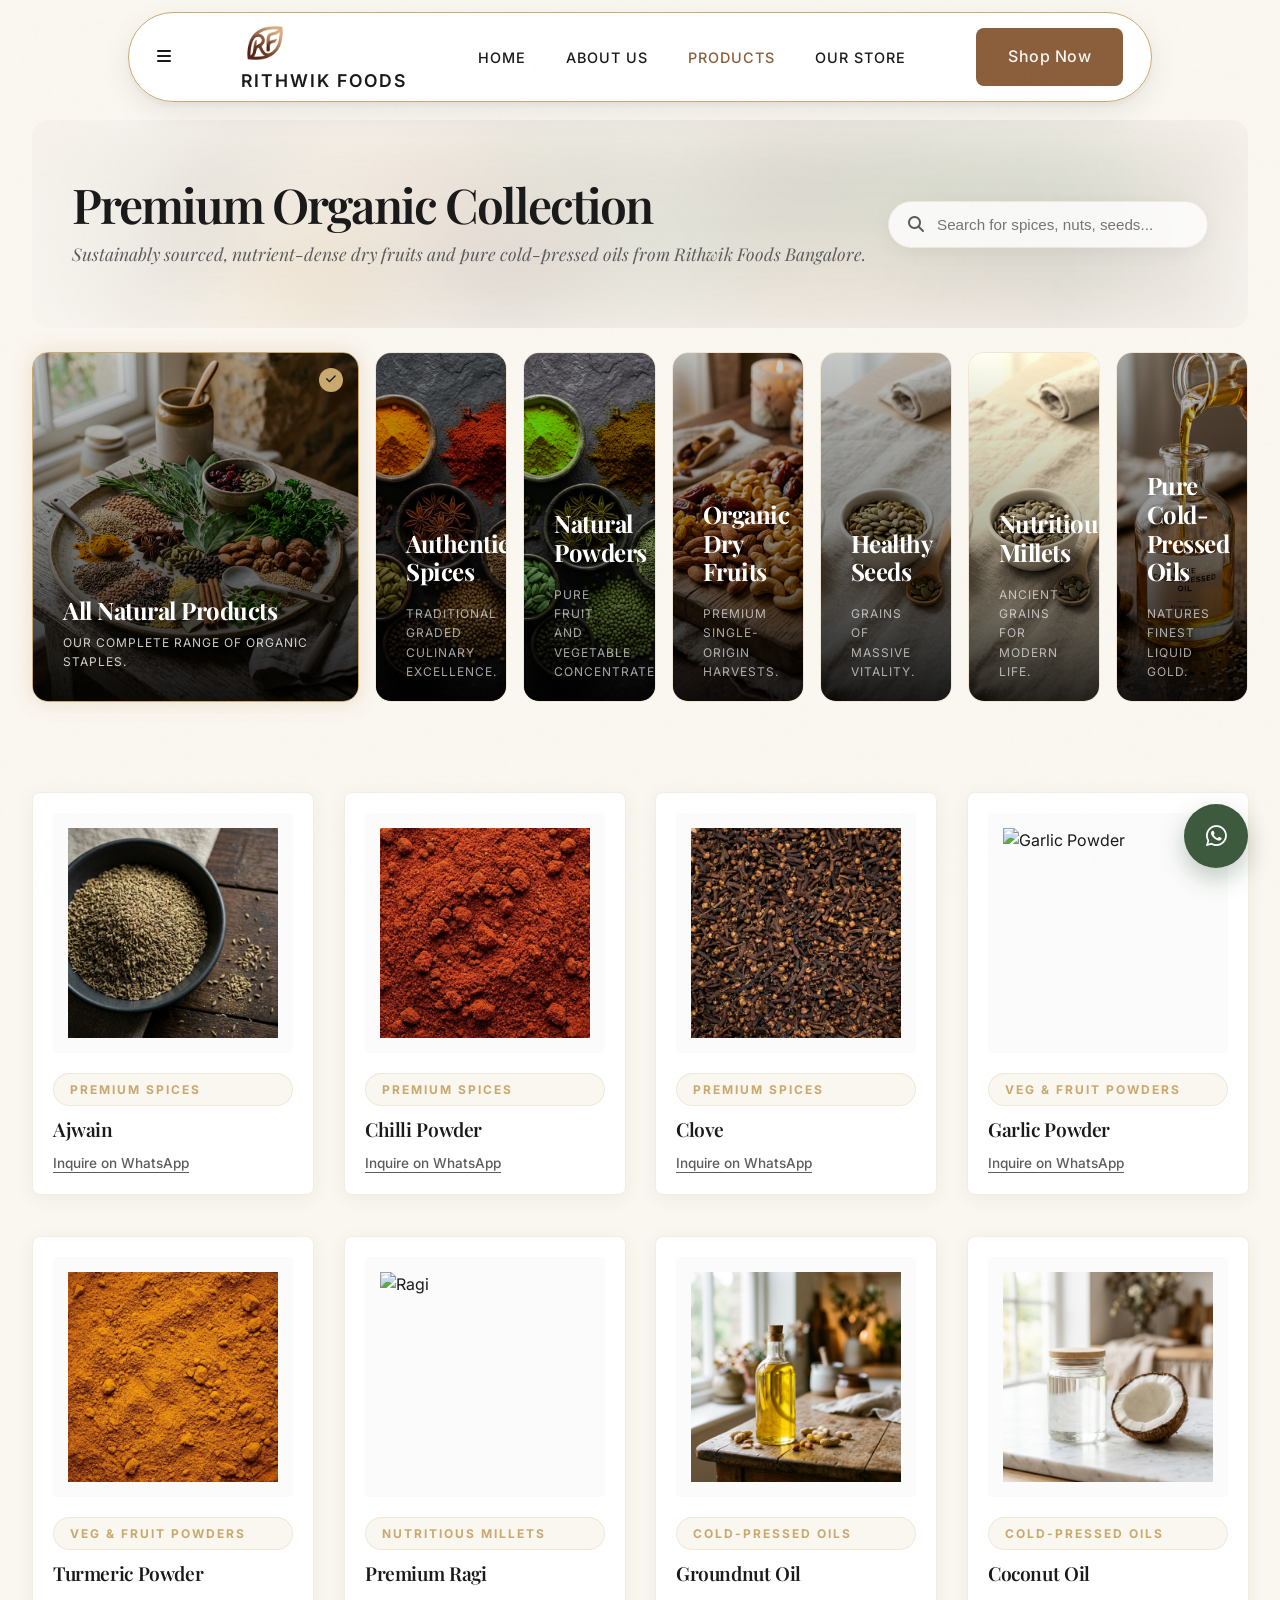
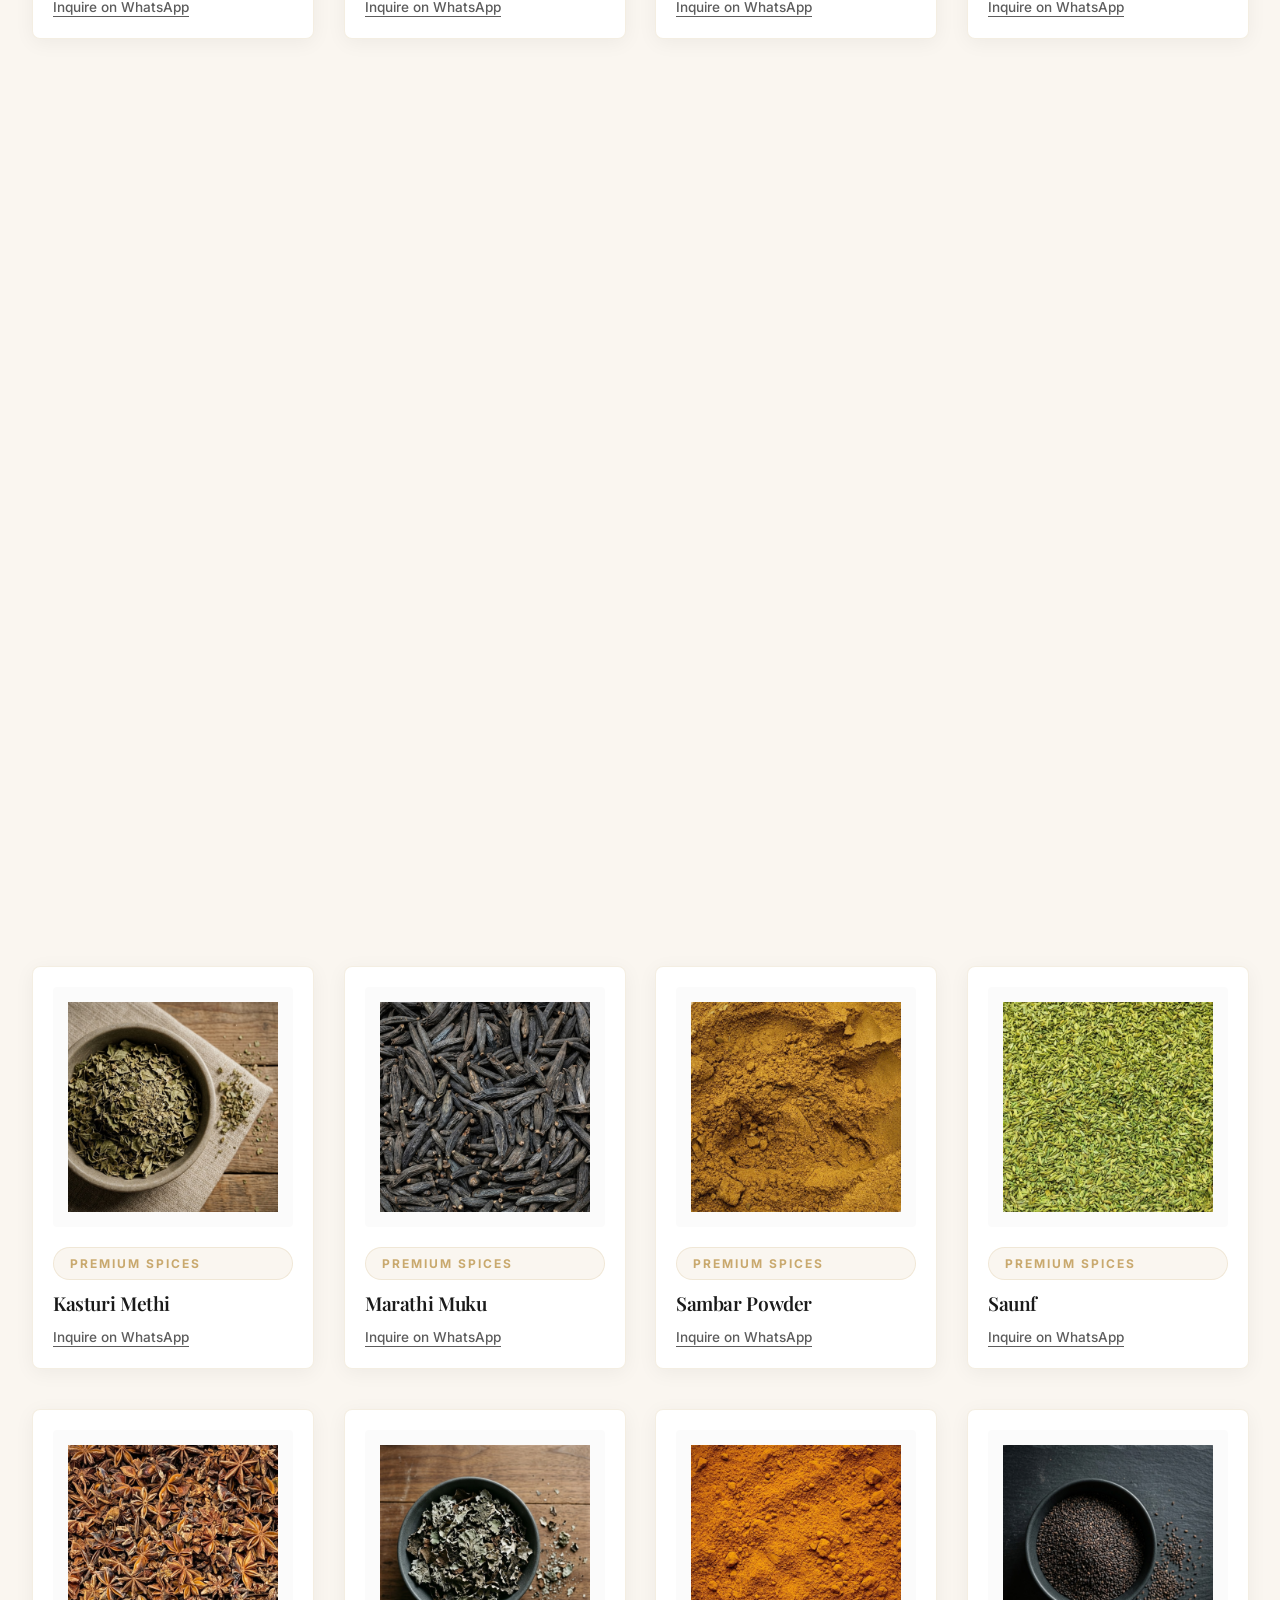
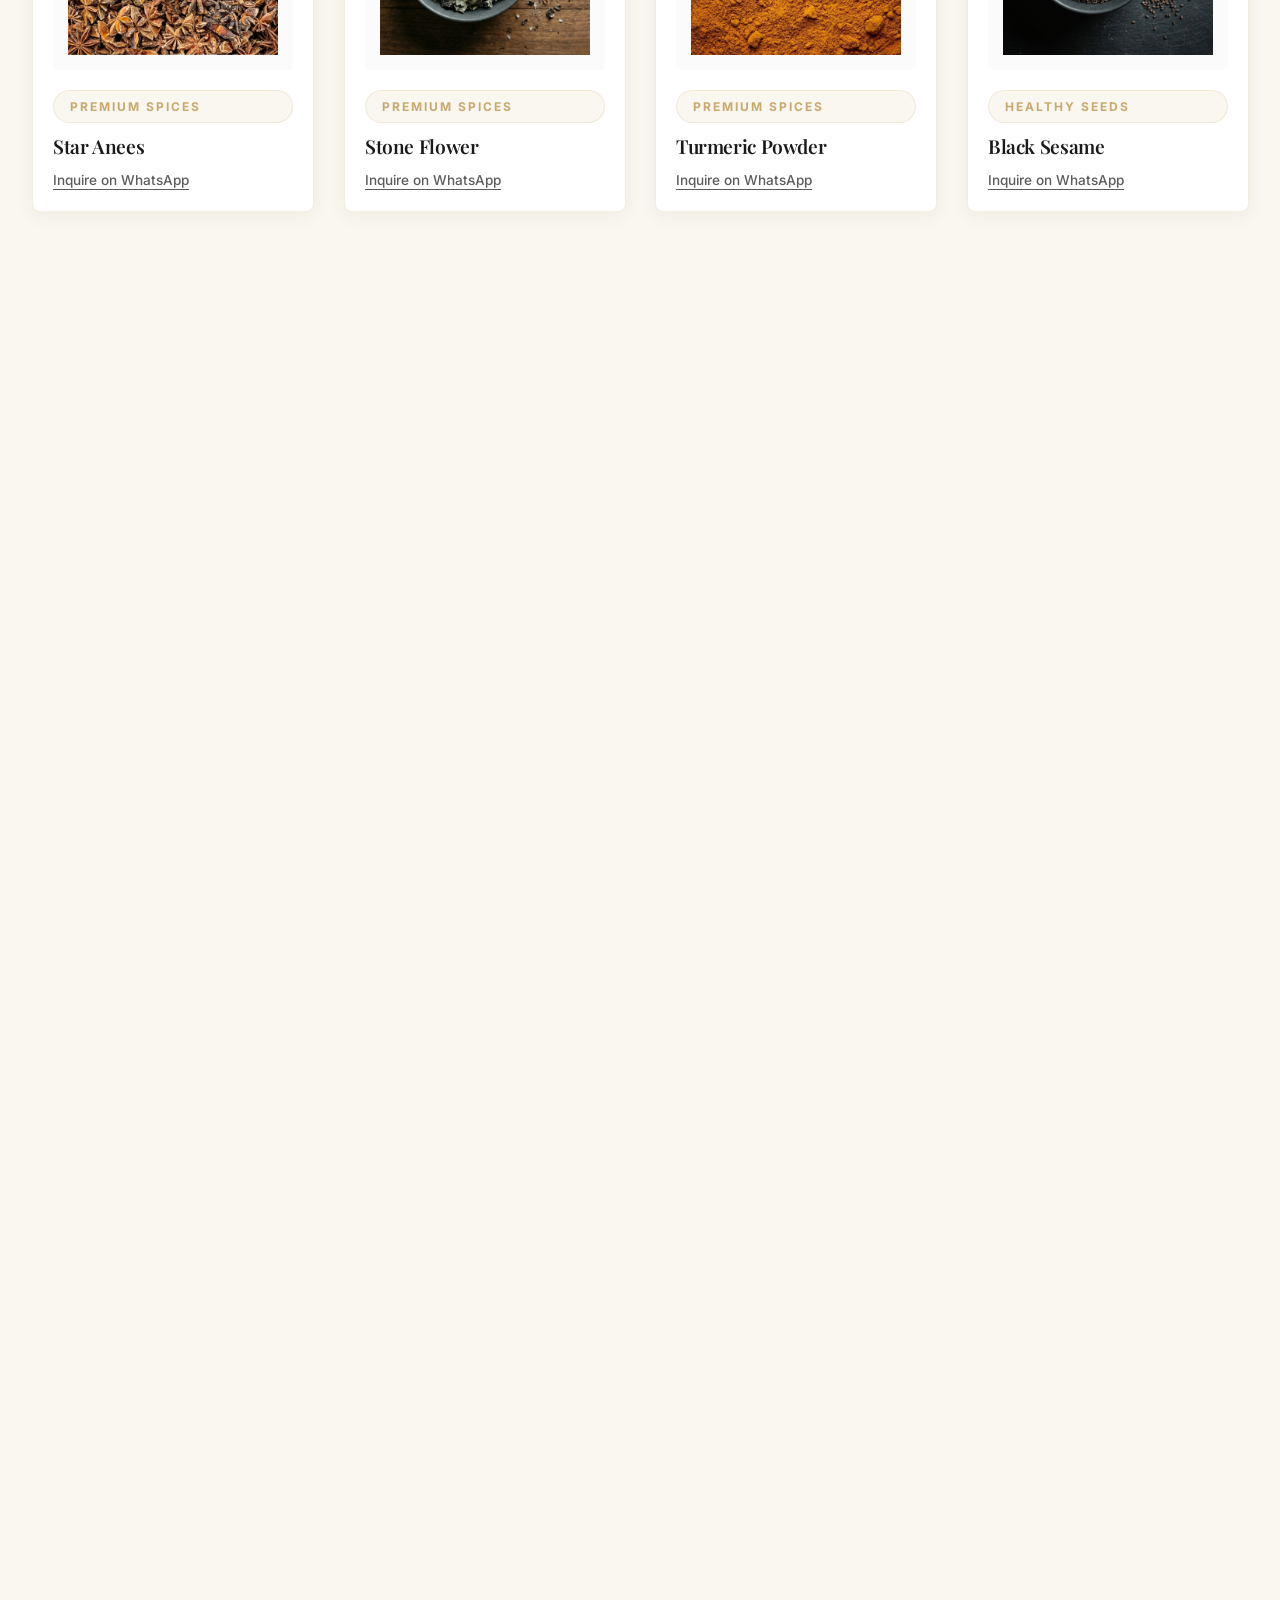
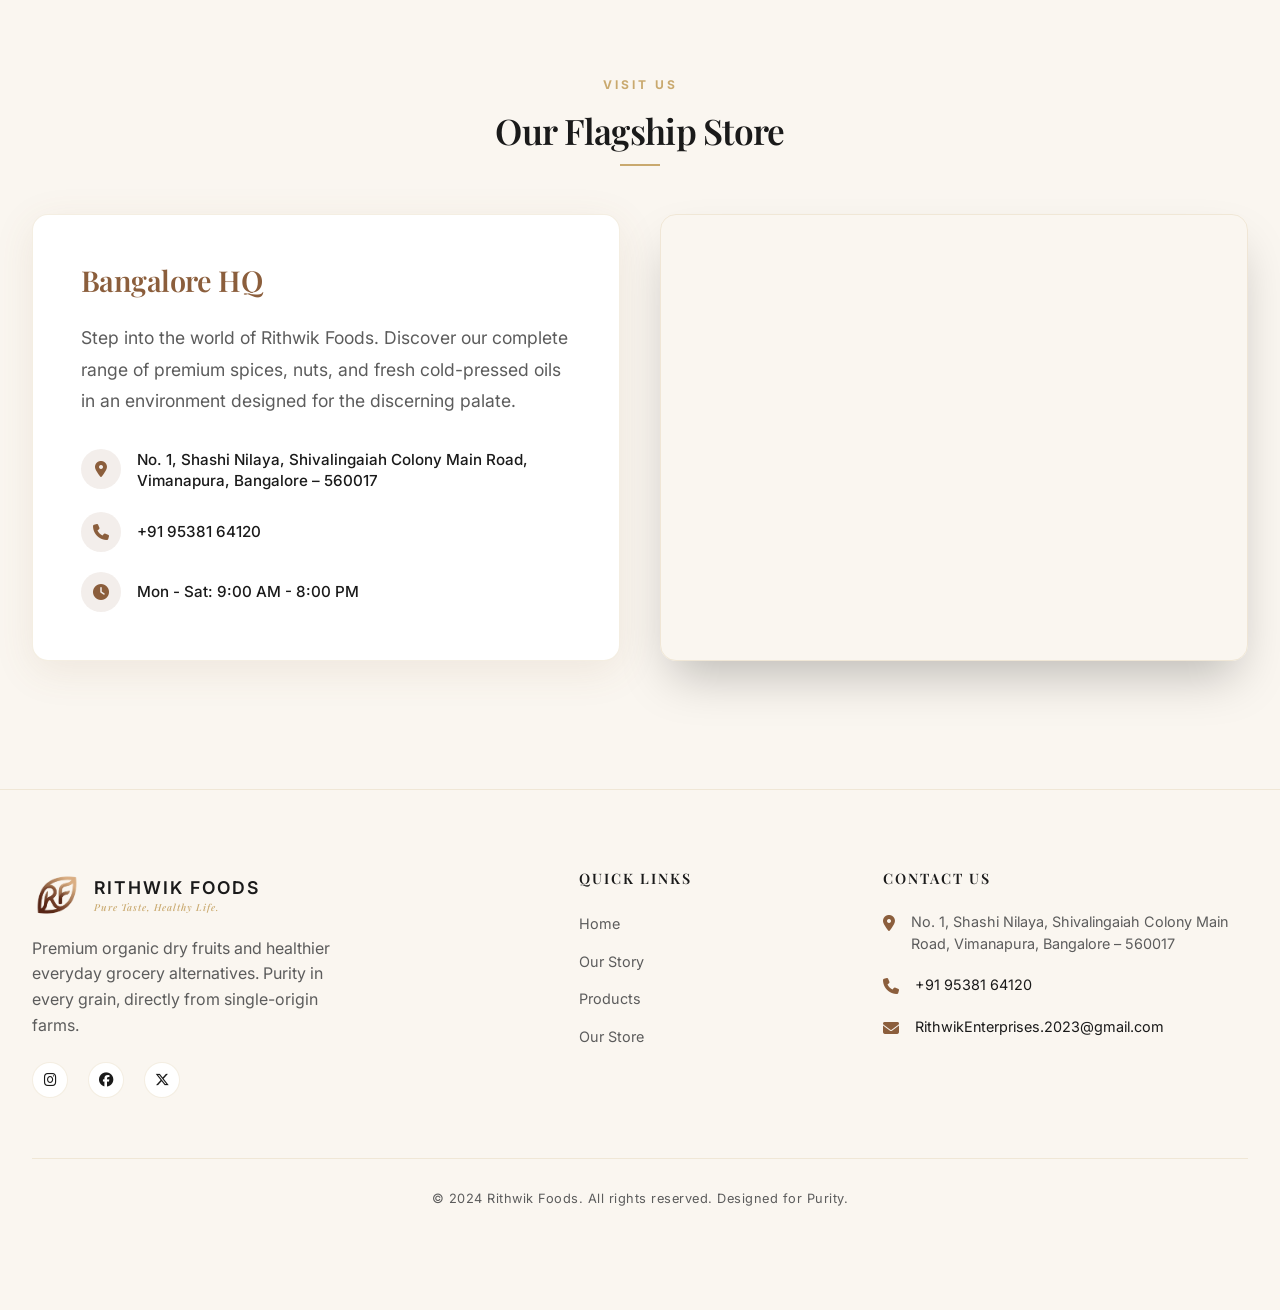
==== commit 6965c0fc: "Complete SEO optimization: descriptive image names, refined meta tags, optimized on-page text, sitem" ====
--- a/collection.html
+++ b/collection.html
@@ -3,7 +3,19 @@
 <head>
     <meta charset="UTF-8">
     <meta name="viewport" content="width=device-width, initial-scale=1.0">
-    <title>The Collection | Rithwik Foods</title>
+    <title>Organic Collection | Rithwik Foods - Premium Dry Fruits & Wood Pressed Oils</title>
+    <link rel="icon" type="image/png" href="rithwik-foods-favicon.png">
+    <meta name="description" content="Shop the complete Rithwik Foods collection: Pure wood pressed oils, premium hand-picked nuts, organic seeds, and authentic homemade spice powders. Quality guaranteed.">
+    <meta name="keywords" content="organic spices collection, premium nuts and dry fruits, wood pressed oils Bangalore, healthy seeds online, homemade masala powders, Rithwik Foods products">
+    
+    <!-- Open Graph / Facebook -->
+    <meta property="og:type" content="website">
+    <meta property="og:url" content="https://www.rithwikfoods.shop/collection.html">
+    <meta property="og:title" content="Premium Organic Collection | Rithwik Foods">
+    <meta property="og:description" content="Discover our curated selection of premium organic products. Meticulously graded and ethically sourced.">
+    <meta property="og:image" content="https://www.rithwikfoods.shop/rithwik-foods-organic-collection-background.png">
+
+    <link rel="canonical" href="https://www.rithwikfoods.shop/collection.html">
     <link rel="stylesheet" href="style.css">
     <link rel="stylesheet" href="https://cdnjs.cloudflare.com/ajax/libs/font-awesome/6.4.0/css/all.min.css">
 </head>
@@ -17,7 +29,7 @@
                     <i class="fa-solid fa-bars"></i>
                 </div>
                 <a href="index.html" class="logo magnetic">
-                    <img src="RF_Logo.png" alt="Rithwik Foods Logo" class="logo-img">
+                    <img src="rithwik-foods-premium-organic-logo.png" alt="Rithwik Foods - Premium Organic Logo" class="logo-img">
                     <span>RITHWIK FOODS</span>
                 </a>
                 <nav class="nav-links">
@@ -38,12 +50,12 @@
             <!-- Collection Header Block -->
             <!-- Collection Header Block with Dynamic Background -->
             <div class="reveal reveal-up collection-header-premium" style="margin-bottom: 24px; position: relative; border-radius: var(--rounded-lg); overflow: hidden; padding: 60px 40px; background: var(--color-background);">
-                <div id="category-dynamic-bg" style="position: absolute; top: 0; left: 0; width: 100%; height: 100%; background-image: url('all_collection_bg.png'); background-size: cover; background-position: center; opacity: 0.15; transition: all 1s ease; filter: blur(40px);"></div>
+                <div id="category-dynamic-bg" style="position: absolute; top: 0; left: 0; width: 100%; height: 100%; background-image: url('rithwik-foods-organic-collection-background.png'); background-size: cover; background-position: center; opacity: 0.15; transition: all 1s ease; filter: blur(40px);"></div>
                 
                 <div style="position: relative; z-index: 2; display: flex; justify-content: space-between; align-items: center; flex-wrap: wrap; gap: 20px;">
                     <div>
-                        <h1 style="font-size: 3rem; margin: 0; color: var(--color-text-main); letter-spacing: -2px; line-height: 1;">The Collection</h1>
-                        <p style="color: var(--color-text-muted); font-size: 1.1rem; margin: 12px 0 0; font-family: 'Playfair Display', serif; font-style: italic;">Nature's finest, ethically sourced and meticulously graded.</p>
+                        <h1 style="font-size: 3rem; margin: 0; color: var(--color-text-main); letter-spacing: -2px; line-height: 1;">Premium Organic Collection</h1>
+                        <p style="color: var(--color-text-muted); font-size: 1.1rem; margin: 12px 0 0; font-family: 'Playfair Display', serif; font-style: italic;">Sustainably sourced, nutrient-dense dry fruits and pure cold-pressed oils from Rithwik Foods Bangalore.</p>
                     </div>
                     
                     <div style="display: flex; align-items: center; gap: 16px; flex-wrap: wrap;">
@@ -61,39 +73,39 @@
             <!-- Visual Category Grid - Enhanced Unique Version -->
             <div class="category-visual-grid reveal reveal-up">
                 <div class="category-card active" data-filter="all">
-                    <div class="category-card-bg" style="background-image: url('all_collection_bg.png');"></div>
-                    <div class="category-card-overlay"></div>
-                    <div class="category-card-content">
-                        <h3>Everything Pure</h3>
-                        <p>Our entire curated selection.</p>
+                    <div class="category-card-bg" style="background-image: url('rithwik-foods-organic-collection-background.png');"></div>
+                    <div class="category-card-overlay"></div>
+                    <div class="category-card-content">
+                        <h3>All Natural Products</h3>
+                        <p>Our complete range of organic staples.</p>
                     </div>
                 </div>
                 <div class="category-card" data-filter="spices">
-                    <div class="category-card-bg" style="background-image: url('spices_category_bg.png');"></div>
-                    <div class="category-card-overlay"></div>
-                    <div class="category-card-content">
-                        <h3>Premium Spices</h3>
-                        <p>Graded culinary excellence.</p>
+                    <div class="category-card-bg" style="background-image: url('rithwik-foods-homemade-spices-category-background.png');"></div>
+                    <div class="category-card-overlay"></div>
+                    <div class="category-card-content">
+                        <h3>Authentic Spices</h3>
+                        <p>Traditional graded culinary excellence.</p>
                     </div>
                 </div>
                 <div class="category-card" data-filter="powders">
-                    <div class="category-card-bg" style="background-image: url('spices_category_bg.png'); filter: hue-rotate(45deg);"></div>
-                    <div class="category-card-overlay"></div>
-                    <div class="category-card-content">
-                        <h3>Veg & Fruit Powders</h3>
-                        <p>Concentrated natural goodness.</p>
+                    <div class="category-card-bg" style="background-image: url('rithwik-foods-homemade-spices-category-background.png'); filter: hue-rotate(45deg);"></div>
+                    <div class="category-card-overlay"></div>
+                    <div class="category-card-content">
+                        <h3>Natural Powders</h3>
+                        <p>Pure fruit and vegetable concentrates.</p>
                     </div>
                 </div>
                 <div class="category-card" data-filter="nuts">
-                    <div class="category-card-bg" style="background-image: url('nuts_category_bg.png');"></div>
-                    <div class="category-card-overlay"></div>
-                    <div class="category-card-content">
-                        <h3>Nuts & Fruits</h3>
-                        <p>Single-origin harvests.</p>
+                    <div class="category-card-bg" style="background-image: url('rithwik-foods-organic-nuts-dry-fruits-category.png');"></div>
+                    <div class="category-card-overlay"></div>
+                    <div class="category-card-content">
+                        <h3>Organic Dry Fruits</h3>
+                        <p>Premium single-origin harvests.</p>
                     </div>
                 </div>
                 <div class="category-card" data-filter="seeds">
-                    <div class="category-card-bg" style="background-image: url('seeds_category_bg.png');"></div>
+                    <div class="category-card-bg" style="background-image: url('rithwik-foods-organic-seeds-category-background.png');"></div>
                     <div class="category-card-overlay"></div>
                     <div class="category-card-content">
                         <h3>Healthy Seeds</h3>
@@ -101,7 +113,7 @@
                     </div>
                 </div>
                 <div class="category-card" data-filter="millets">
-                    <div class="category-card-bg" style="background-image: url('seeds_category_bg.png'); filter: sepia(0.5);"></div>
+                    <div class="category-card-bg" style="background-image: url('rithwik-foods-organic-seeds-category-background.png'); filter: sepia(0.5);"></div>
                     <div class="category-card-overlay"></div>
                     <div class="category-card-content">
                         <h3>Nutritious Millets</h3>
@@ -109,7 +121,7 @@
                     </div>
                 </div>
                 <div class="category-card" data-filter="oils">
-                    <div class="category-card-bg" style="background-image: url('oils_category_banner.png');"></div>
+                    <div class="category-card-bg" style="background-image: url('rithwik-foods-pure-cold-pressed-oils-banner.png');"></div>
                     <div class="category-card-overlay"></div>
                     <div class="category-card-content">
                         <h3>Pure Cold-Pressed Oils</h3>
@@ -126,7 +138,7 @@
                         <!-- Premium Spices -->
                         <div class="product-card-premium product-card reveal reveal-up stagger-1" data-category="spices">
                             <div class="image-container">
-                                <img src="RF-Set 1/Ajwain.png" alt="Ajwain">
+                                <img src="assets/collection/rithwik-foods-organic-ajwain-seeds.png" alt="Rithwik Foods Organic Ajwain Seeds - Carom Seeds">
                             </div>
                             <p class="category-tag">Premium Spices</p>
                             <h3>Ajwain</h3>
@@ -135,7 +147,7 @@
 
                         <div class="product-card-premium product-card reveal reveal-up stagger-2" data-category="spices">
                             <div class="image-container">
-                                <img src="RF-Set 1/Chilli powder.png" alt="Chilli Powder">
+                                <img src="assets/collection/rithwik-foods-homemade-chilli-powder.png" alt="Rithwik Foods Homemade Chilli Powder - Pure & Spicy">
                             </div>
                             <p class="category-tag">Premium Spices</p>
                             <h3>Chilli Powder</h3>
@@ -144,7 +156,7 @@
 
                         <div class="product-card-premium product-card reveal reveal-up stagger-3" data-category="spices">
                             <div class="image-container">
-                                <img src="RF-Set 1/Clove.png" alt="Clove">
+                                <img src="assets/collection/rithwik-foods-premium-cloves.png" alt="Rithwik Foods Premium Cloves - Aromatic Whole Spices">
                             </div>
                             <p class="category-tag">Premium Spices</p>
                             <h3>Clove</h3>
@@ -154,7 +166,7 @@
                         <!-- Vegetable & Fruit Powders -->
                         <div class="product-card-premium product-card reveal reveal-up stagger-1" data-category="powders">
                             <div class="image-container">
-                                <img src="RF-Set 1/Garlic powder.png" alt="Garlic Powder">
+                                <img src="assets/collection/Garlic powder.png" alt="Garlic Powder">
                             </div>
                             <p class="category-tag">Veg & Fruit Powders</p>
                             <h3>Garlic Powder</h3>
@@ -163,7 +175,7 @@
 
                         <div class="product-card-premium product-card reveal reveal-up stagger-2" data-category="powders">
                             <div class="image-container">
-                                <img src="RF-Set 1/Turmeric powder.png" alt="Turmeric Powder">
+                                <img src="assets/collection/rithwik-foods-pure-turmeric-powder.png" alt="Rithwik Foods Pure Turmeric Powder - High Curcumin">
                             </div>
                             <p class="category-tag">Veg & Fruit Powders</p>
                             <h3>Turmeric Powder</h3>
@@ -173,25 +185,62 @@
                         <!-- Millets -->
                         <div class="product-card-premium product-card reveal reveal-up stagger-3" data-category="millets">
                             <div class="image-container">
-                                <img src="RF-Set 1/Ragi.png" alt="Ragi">
+                                <img src="assets/collection/Ragi.png" alt="Ragi">
                             </div>
                             <p class="category-tag">Nutritious Millets</p>
                             <h3>Premium Ragi</h3>
                             <a href="https://wa.me/919538164120?text=I'm%20interested%20in%20Ragi" class="inquire-link">Inquire on WhatsApp</a>
                         </div>
 
-                        <!-- Oils (Placeholder images since I don't have oil images in Set 1) -->
+                        <!-- Pure Cold-Pressed Oils -->
                         <div class="product-card-premium product-card reveal reveal-up stagger-1" data-category="oils">
                             <div class="image-container">
+                                <img src="assets/collection/rithwik-foods-pure-cold-pressed-groundnut-oil.png" alt="Rithwik Foods Pure Cold-Pressed Groundnut Oil - Naturally Extracted">
                             </div>
                             <p class="category-tag">Cold-Pressed Oils</p>
                             <h3>Groundnut Oil</h3>
                             <a href="https://wa.me/919538164120?text=I'm%20interested%20in%20Groundnut%20Oil" class="inquire-link">Inquire on WhatsApp</a>
                         </div>
 
+                        <div class="product-card-premium product-card reveal reveal-up stagger-2" data-category="oils">
+                            <div class="image-container">
+                                <img src="assets/collection/rithwik-foods-pure-cold-pressed-coconut-oil.png" alt="Rithwik Foods Pure Cold-Pressed Coconut Oil - Virgin Quality">
+                            </div>
+                            <p class="category-tag">Cold-Pressed Oils</p>
+                            <h3>Coconut Oil</h3>
+                            <a href="https://wa.me/919538164120?text=I'm%20interested%20in%20Coconut%20Oil" class="inquire-link">Inquire on WhatsApp</a>
+                        </div>
+
+                        <div class="product-card-premium product-card reveal reveal-up stagger-3" data-category="oils">
+                            <div class="image-container">
+                                <img src="assets/collection/rithwik-foods-pure-cold-pressed-sesame-oil.png" alt="Rithwik Foods Pure Cold-Pressed Sesame Oil - Traditional Gingelly Oil">
+                            </div>
+                            <p class="category-tag">Cold-Pressed Oils</p>
+                            <h3>Sesame Oil</h3>
+                            <a href="https://wa.me/919538164120?text=I'm%20interested%20in%20Sesame%20Oil" class="inquire-link">Inquire on WhatsApp</a>
+                        </div>
+
+                        <div class="product-card-premium product-card reveal reveal-up stagger-1" data-category="oils">
+                            <div class="image-container">
+                                <img src="assets/collection/rithwik-foods-pure-cold-pressed-mustard-oil.png" alt="Rithwik Foods Pure Cold-Pressed Mustard Oil - Strong Aroma & Purity">
+                            </div>
+                            <p class="category-tag">Cold-Pressed Oils</p>
+                            <h3>Mustard Oil</h3>
+                            <a href="https://wa.me/919538164120?text=I'm%20interested%20in%20Mustard%20Oil" class="inquire-link">Inquire on WhatsApp</a>
+                        </div>
+
+                        <div class="product-card-premium product-card reveal reveal-up stagger-2" data-category="oils">
+                            <div class="image-container">
+                                <img src="assets/collection/rithwik-foods-pure-cold-pressed-sunflower-oil.png" alt="Rithwik Foods Pure Cold-Pressed Sunflower Oil - Heart Healthy">
+                            </div>
+                            <p class="category-tag">Cold-Pressed Oils</p>
+                            <h3>Sunflower Oil</h3>
+                            <a href="https://wa.me/919538164120?text=I'm%20interested%20in%20Sunflower%20Oil" class="inquire-link">Inquire on WhatsApp</a>
+                        </div>
+
                         <div class="product-card-premium product-card reveal reveal-up stagger-1" data-category="spices">
                             <div class="image-container">
-                                <img src="RF-Set 1/Coriander powder.png" alt="Coriander Powder">
+                                <img src="assets/collection/rithwik-foods-homemade-coriander-powder.png" alt="Rithwik Foods Homemade Coriander Powder - Freshly Ground Spices">
                             </div>
                             <p class="category-tag">Premium Spices</p>
                             <h3>Coriander Powder</h3>
@@ -200,7 +249,7 @@
 
                         <div class="product-card-premium product-card reveal reveal-up stagger-2" data-category="spices">
                             <div class="image-container">
-                                <img src="RF-Set 1/Curd chilli.png" alt="Curd Chilli">
+                                <img src="assets/collection/rithwik-foods-traditional-curd-chilli.png" alt="Rithwik Foods Traditional Curd Chilli - Authentic South Indian Taste">
                             </div>
                             <p class="category-tag">Premium Spices</p>
                             <h3>Curd Chilli</h3>
@@ -209,7 +258,7 @@
 
                         <div class="product-card-premium product-card reveal reveal-up stagger-3" data-category="spices">
                             <div class="image-container">
-                                <img src="RF-Set 1/Dry ginger.png" alt="Dry Ginger">
+                                <img src="assets/collection/rithwik-foods-organic-dry-ginger.png" alt="Rithwik Foods Organic Dry Ginger - Natural Healing Spice">
                             </div>
                             <p class="category-tag">Premium Spices</p>
                             <h3>Dry Ginger</h3>
@@ -218,7 +267,7 @@
 
                         <div class="product-card-premium product-card reveal reveal-up stagger-1" data-category="spices">
                             <div class="image-container">
-                                <img src="RF-Set 1/Fenugreek.png" alt="Fenugreek">
+                                <img src="assets/collection/rithwik-foods-organic-fenugreek-seeds.png" alt="Rithwik Foods Organic Fenugreek Seeds - Pure Methi Seeds">
                             </div>
                             <p class="category-tag">Premium Spices</p>
                             <h3>Fenugreek</h3>
@@ -227,7 +276,7 @@
 
                         <div class="product-card-premium product-card reveal reveal-up stagger-2" data-category="spices">
                             <div class="image-container">
-                                <img src="RF-Set 1/Jeera.png" alt="Jeera">
+                                <img src="assets/collection/rithwik-foods-organic-jeera-cumin-seeds.png" alt="Rithwik Foods Organic Jeera - Pure Cumin Seeds">
                             </div>
                             <p class="category-tag">Premium Spices</p>
                             <h3>Jeera</h3>
@@ -236,7 +285,7 @@
 
                         <div class="product-card-premium product-card reveal reveal-up stagger-3" data-category="spices">
                             <div class="image-container">
-                                <img src="RF-Set 1/Kasturi methi.png" alt="Kasturi Methi">
+                                <img src="assets/collection/rithwik-foods-premium-kasturi-methi.png" alt="Rithwik Foods Premium Kasturi Methi - Fragrant Dried Fenugreek Leaves">
                             </div>
                             <p class="category-tag">Premium Spices</p>
                             <h3>Kasturi Methi</h3>
@@ -245,7 +294,7 @@
 
                         <div class="product-card-premium product-card reveal reveal-up stagger-1" data-category="spices">
                             <div class="image-container">
-                                <img src="RF-Set 1/Marathi muku.png" alt="Marathi Muku">
+                                <img src="assets/collection/rithwik-foods-premium-marathi-moggu.png" alt="Rithwik Foods Premium Marathi Moggu - Authentic Spices">
                             </div>
                             <p class="category-tag">Premium Spices</p>
                             <h3>Marathi Muku</h3>
@@ -254,7 +303,7 @@
 
                         <div class="product-card-premium product-card reveal reveal-up stagger-2" data-category="spices">
                             <div class="image-container">
-                                <img src="RF-Set 1/Sambar powder.png" alt="Sambar Powder">
+                                <img src="assets/collection/rithwik-foods-homemade-sambar-powder.png" alt="Rithwik Foods Homemade Sambar Powder - Traditional Recipe">
                             </div>
                             <p class="category-tag">Premium Spices</p>
                             <h3>Sambar Powder</h3>
@@ -263,7 +312,7 @@
 
                         <div class="product-card-premium product-card reveal reveal-up stagger-3" data-category="spices">
                             <div class="image-container">
-                                <img src="RF-Set 1/Saunf.png" alt="Saunf">
+                                <img src="assets/collection/rithwik-foods-organic-saunf-fennel-seeds.png" alt="Rithwik Foods Organic Saunf - Pure Fennel Seeds">
                             </div>
                             <p class="category-tag">Premium Spices</p>
                             <h3>Saunf</h3>
@@ -272,7 +321,7 @@
 
                         <div class="product-card-premium product-card reveal reveal-up stagger-1" data-category="spices">
                             <div class="image-container">
-                                <img src="RF-Set 1/Star Anees.png" alt="Star Anees">
+                                <img src="assets/collection/rithwik-foods-premium-star-anise.png" alt="Rithwik Foods Premium Star Anise - Whole Exotic Spices">
                             </div>
                             <p class="category-tag">Premium Spices</p>
                             <h3>Star Anees</h3>
@@ -281,7 +330,7 @@
 
                         <div class="product-card-premium product-card reveal reveal-up stagger-2" data-category="spices">
                             <div class="image-container">
-                                <img src="RF-Set 1/Stone flower.png" alt="Stone Flower">
+                                <img src="assets/collection/rithwik-foods-premium-stone-flower-kalpasi.png" alt="Rithwik Foods Premium Stone Flower - Kalpasi Spice">
                             </div>
                             <p class="category-tag">Premium Spices</p>
                             <h3>Stone Flower</h3>
@@ -290,7 +339,7 @@
 
                         <div class="product-card-premium product-card reveal reveal-up stagger-3" data-category="spices">
                             <div class="image-container">
-                                <img src="RF-Set 1/Turmeric powder.png" alt="Turmeric Powder">
+                                <img src="assets/collection/rithwik-foods-pure-turmeric-powder.png" alt="Rithwik Foods Pure Turmeric Powder - Premium Quality">
                             </div>
                             <p class="category-tag">Premium Spices</p>
                             <h3>Turmeric Powder</h3>
@@ -300,7 +349,7 @@
                         <!-- Healthy Seeds -->
                         <div class="product-card-premium product-card reveal reveal-up stagger-1" data-category="seeds">
                             <div class="image-container">
-                                <img src="RF-Set 1/Black sesame.png" alt="Black Sesame">
+                                <img src="assets/collection/rithwik-foods-organic-black-sesame-seeds.png" alt="Rithwik Foods Organic Black Sesame Seeds - Natural Purity">
                             </div>
                             <p class="category-tag">Healthy Seeds</p>
                             <h3>Black Sesame</h3>
@@ -309,7 +358,7 @@
 
                         <div class="product-card-premium product-card reveal reveal-up stagger-2" data-category="seeds">
                             <div class="image-container">
-                                <img src="RF-Set 1/Chia seed.png" alt="Chia Seed">
+                                <img src="assets/collection/rithwik-foods-organic-chia-seeds.png" alt="Rithwik Foods Organic Chia Seeds - Superfood for Health">
                             </div>
                             <p class="category-tag">Healthy Seeds</p>
                             <h3>Chia Seed</h3>
@@ -318,7 +367,7 @@
 
                         <div class="product-card-premium product-card reveal reveal-up stagger-3" data-category="seeds">
                             <div class="image-container">
-                                <img src="RF-Set 1/Poppy seed.png" alt="Poppy Seed">
+                                <img src="assets/collection/rithwik-foods-organic-poppy-seeds.png" alt="Rithwik Foods Organic Poppy Seeds - Premium Khus Khus">
                             </div>
                             <p class="category-tag">Healthy Seeds</p>
                             <h3>Poppy Seed</h3>
@@ -327,7 +376,7 @@
 
                         <div class="product-card-premium product-card reveal reveal-up stagger-1" data-category="seeds">
                             <div class="image-container">
-                                <img src="RF-Set 1/Pumpkin seeds.png" alt="Pumpkin Seeds">
+                                <img src="assets/collection/rithwik-foods-organic-pumpkin-seeds.png" alt="Rithwik Foods Organic Pumpkin Seeds - Raw & Nutritious">
                             </div>
                             <p class="category-tag">Healthy Seeds</p>
                             <h3>Pumpkin Seeds</h3>
@@ -336,7 +385,7 @@
 
                         <div class="product-card-premium product-card reveal reveal-up stagger-2" data-category="seeds">
                             <div class="image-container">
-                                <img src="RF-Set 1/Sabudana.png" alt="Sabudana">
+                                <img src="assets/collection/rithwik-foods-premium-sabudana-sago.png" alt="Rithwik Foods Premium Sabudana - Pure Sago Grains">
                             </div>
                             <p class="category-tag">Healthy Seeds</p>
                             <h3>Sabudana</h3>
@@ -345,7 +394,7 @@
 
                         <div class="product-card-premium product-card reveal reveal-up stagger-3" data-category="seeds">
                             <div class="image-container">
-                                <img src="RF-Set 1/Watermelon seeds.png" alt="Watermelon Seeds">
+                                <img src="assets/collection/rithwik-foods-organic-watermelon-seeds.png" alt="Rithwik Foods Organic Watermelon Seeds - Healthy Snacking">
                             </div>
                             <p class="category-tag">Healthy Seeds</p>
                             <h3>Watermelon Seeds</h3>
@@ -355,7 +404,7 @@
                         <!-- Nuts & Dry Fruits -->
                         <div class="product-card-premium product-card reveal reveal-up stagger-1" data-category="nuts">
                             <div class="image-container">
-                                <img src="RF-Set 1/Cashew nut.png" alt="Cashew Nut">
+                                <img src="assets/collection/rithwik-foods-premium-cashew-nuts.png" alt="Rithwik Foods Premium Cashew Nuts - Hand-picked Quality">
                             </div>
                             <p class="category-tag">Nuts & Dry Fruits</p>
                             <h3>Cashew Nut</h3>
@@ -364,7 +413,7 @@
 
                         <div class="product-card-premium product-card reveal reveal-up stagger-2" data-category="nuts">
                             <div class="image-container">
-                                <img src="RF-Set 1/Dry dates.png" alt="Dry Dates">
+                                <img src="assets/collection/rithwik-foods-premium-dry-dates.png" alt="Rithwik Foods Premium Dry Dates - Sweet & Healthy">
                             </div>
                             <p class="category-tag">Nuts & Dry Fruits</p>
                             <h3>Dry Dates</h3>
@@ -373,7 +422,7 @@
 
                         <div class="product-card-premium product-card reveal reveal-up stagger-3" data-category="nuts">
                             <div class="image-container">
-                                <img src="RF-Set 1/Green grapes.png" alt="Green Grapes">
+                                <img src="assets/collection/rithwik-foods-premium-dry-green-grapes.png" alt="Rithwik Foods Premium Dry Green Grapes - Organic Raisins">
                             </div>
                             <p class="category-tag">Nuts & Dry Fruits</p>
                             <h3>Green Grapes</h3>
@@ -382,7 +431,7 @@
 
                         <div class="product-card-premium product-card reveal reveal-up stagger-1" data-category="nuts">
                             <div class="image-container">
-                                <img src="RF-Set 1/Rock sugar.png" alt="Rock Sugar">
+                                <img src="assets/collection/rithwik-foods-premium-rock-sugar-mishri.png" alt="Rithwik Foods Premium Rock Sugar - Pure Mishri">
                             </div>
                             <p class="category-tag">Nuts & Dry Fruits</p>
                             <h3>Rock Sugar</h3>
@@ -445,7 +494,7 @@
                 <!-- Column 1: Brand -->
                 <div class="footer-column footer-brand">
                     <a href="index.html" class="logo" style="margin-bottom: 0;">
-                        <img src="RF_Logo.png" alt="Rithwik Foods Logo" class="logo-img">
+                        <img src="rithwik-foods-premium-organic-logo.png" alt="Rithwik Foods Premium Organic - Footer Logo" class="logo-img">
                         <div style="display: flex; flex-direction: column;">
                             <span>RITHWIK FOODS</span>
                             <small class="tagline" style="font-size: 0.6rem; color: var(--color-tertiary); margin-top: -2px;">Pure Taste, Healthy Life.</small>
@@ -495,6 +544,25 @@
         </div>
     </footer>
 
+    <!-- JSON-LD Structured Data for Breadcrumbs -->
+    <script type="application/ld+json">
+    {
+      "@context": "https://schema.org",
+      "@type": "BreadcrumbList",
+      "itemListElement": [{
+        "@type": "ListItem",
+        "position": 1,
+        "name": "Home",
+        "item": "https://www.rithwikfoods.shop/index.html"
+      },{
+        "@type": "ListItem",
+        "position": 2,
+        "name": "Collection",
+        "item": "https://www.rithwikfoods.shop/collection.html"
+      }]
+    }
+    </script>
+
     <!-- WhatsApp FAB -->
     <a href="https://wa.me/919538164120" class="whatsapp-fab">
         <i class="fa-brands fa-whatsapp"></i>
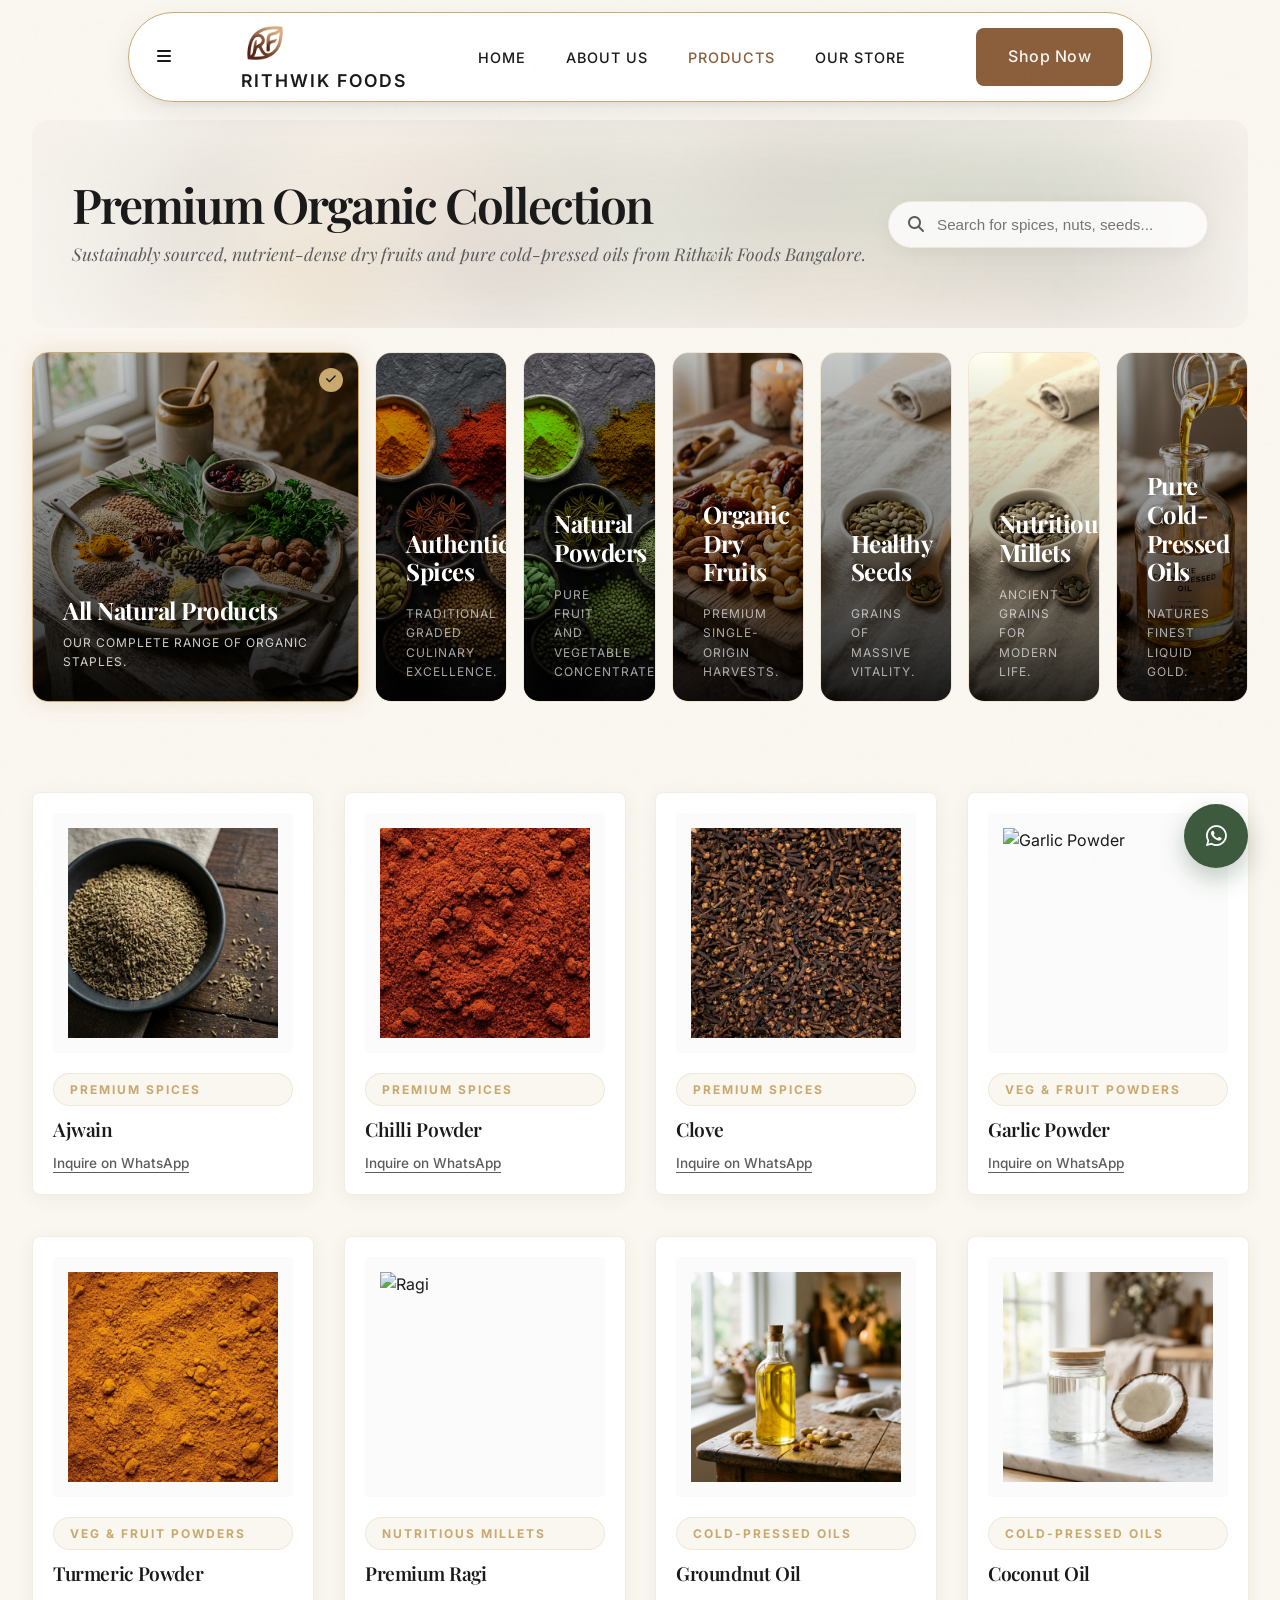
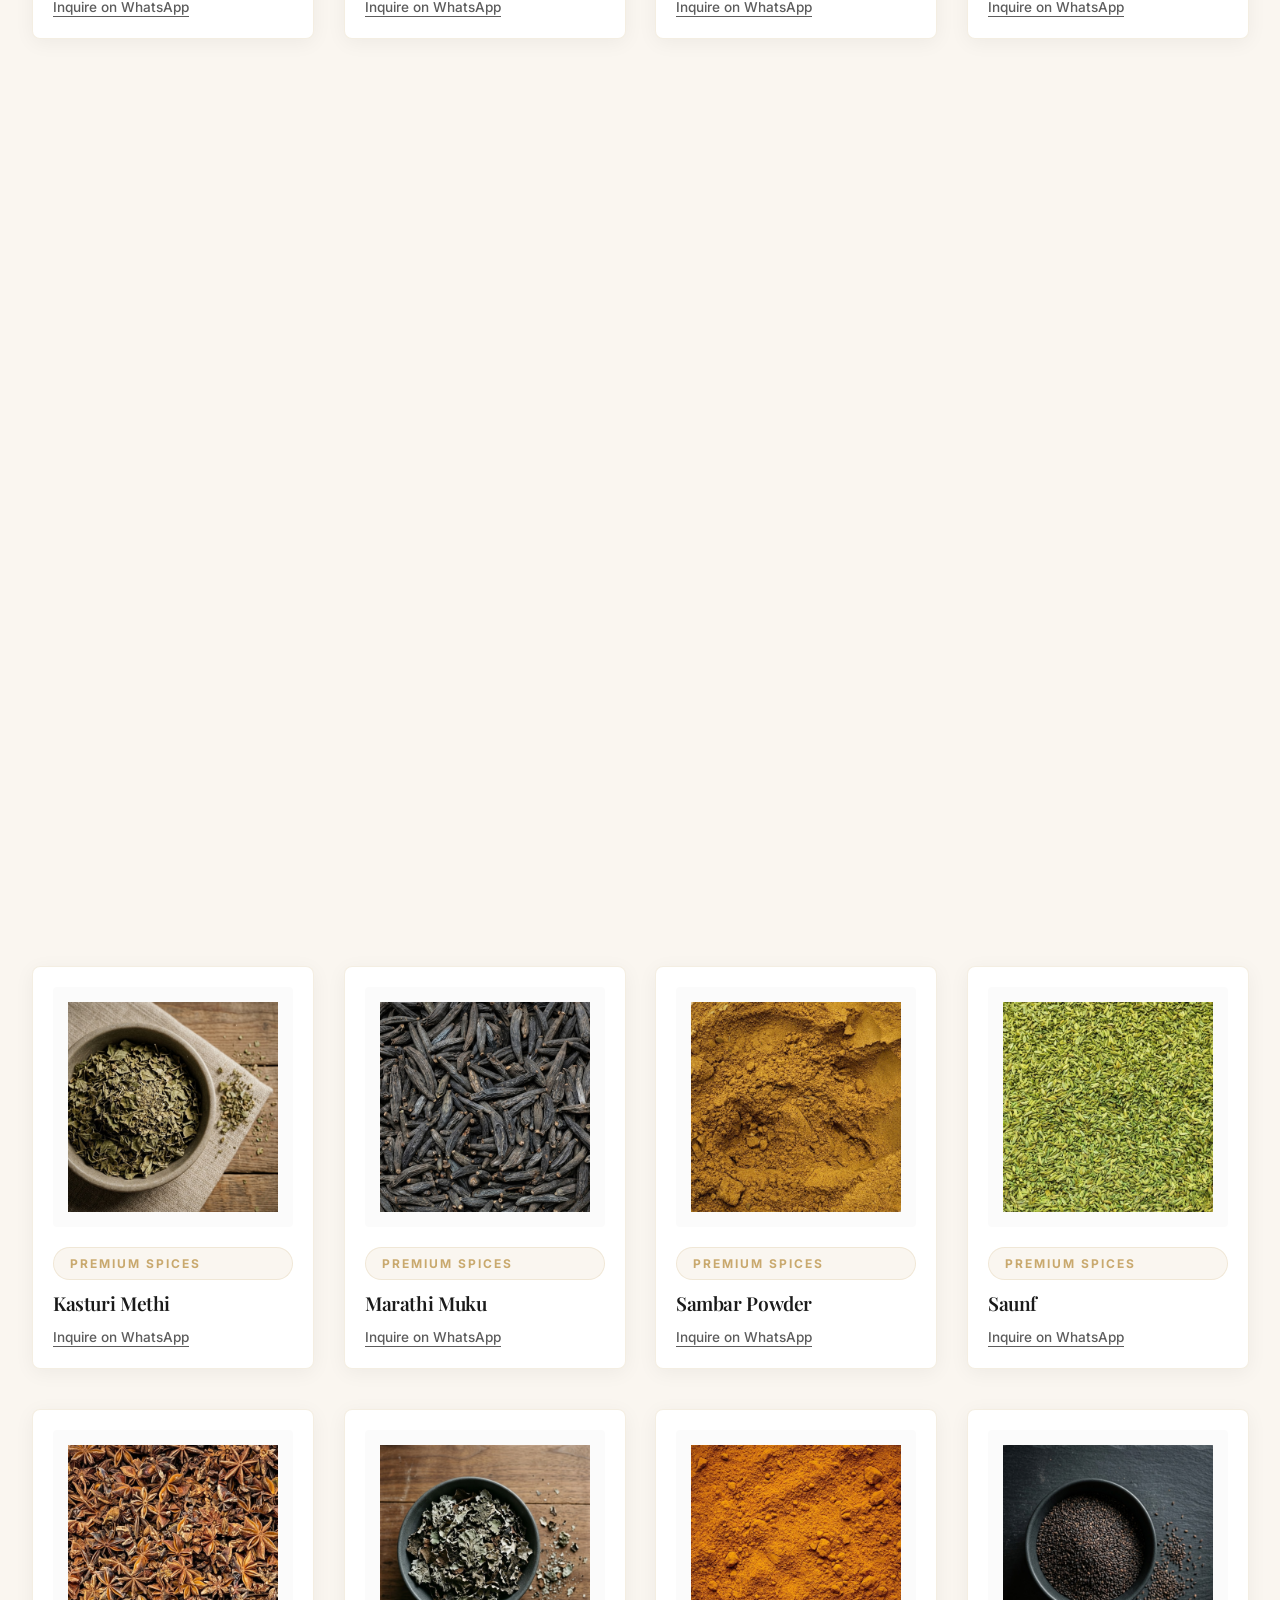
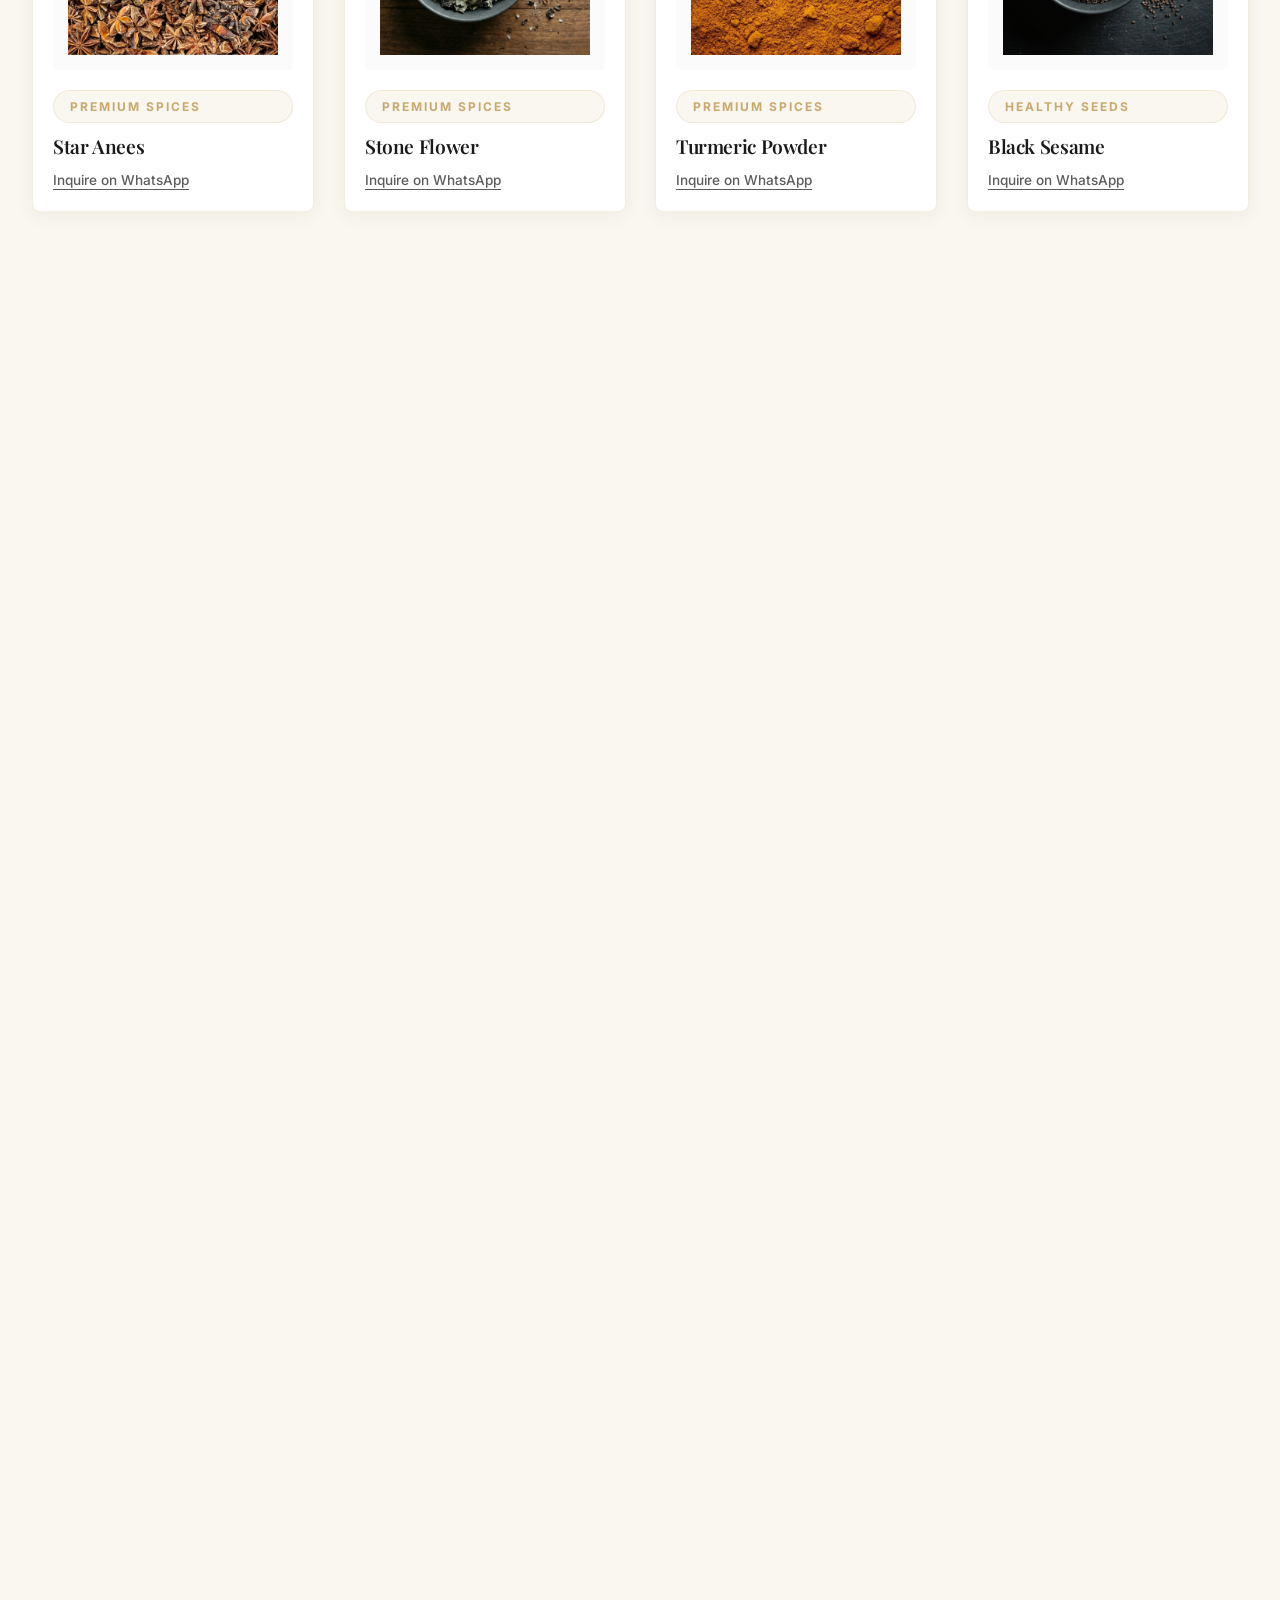
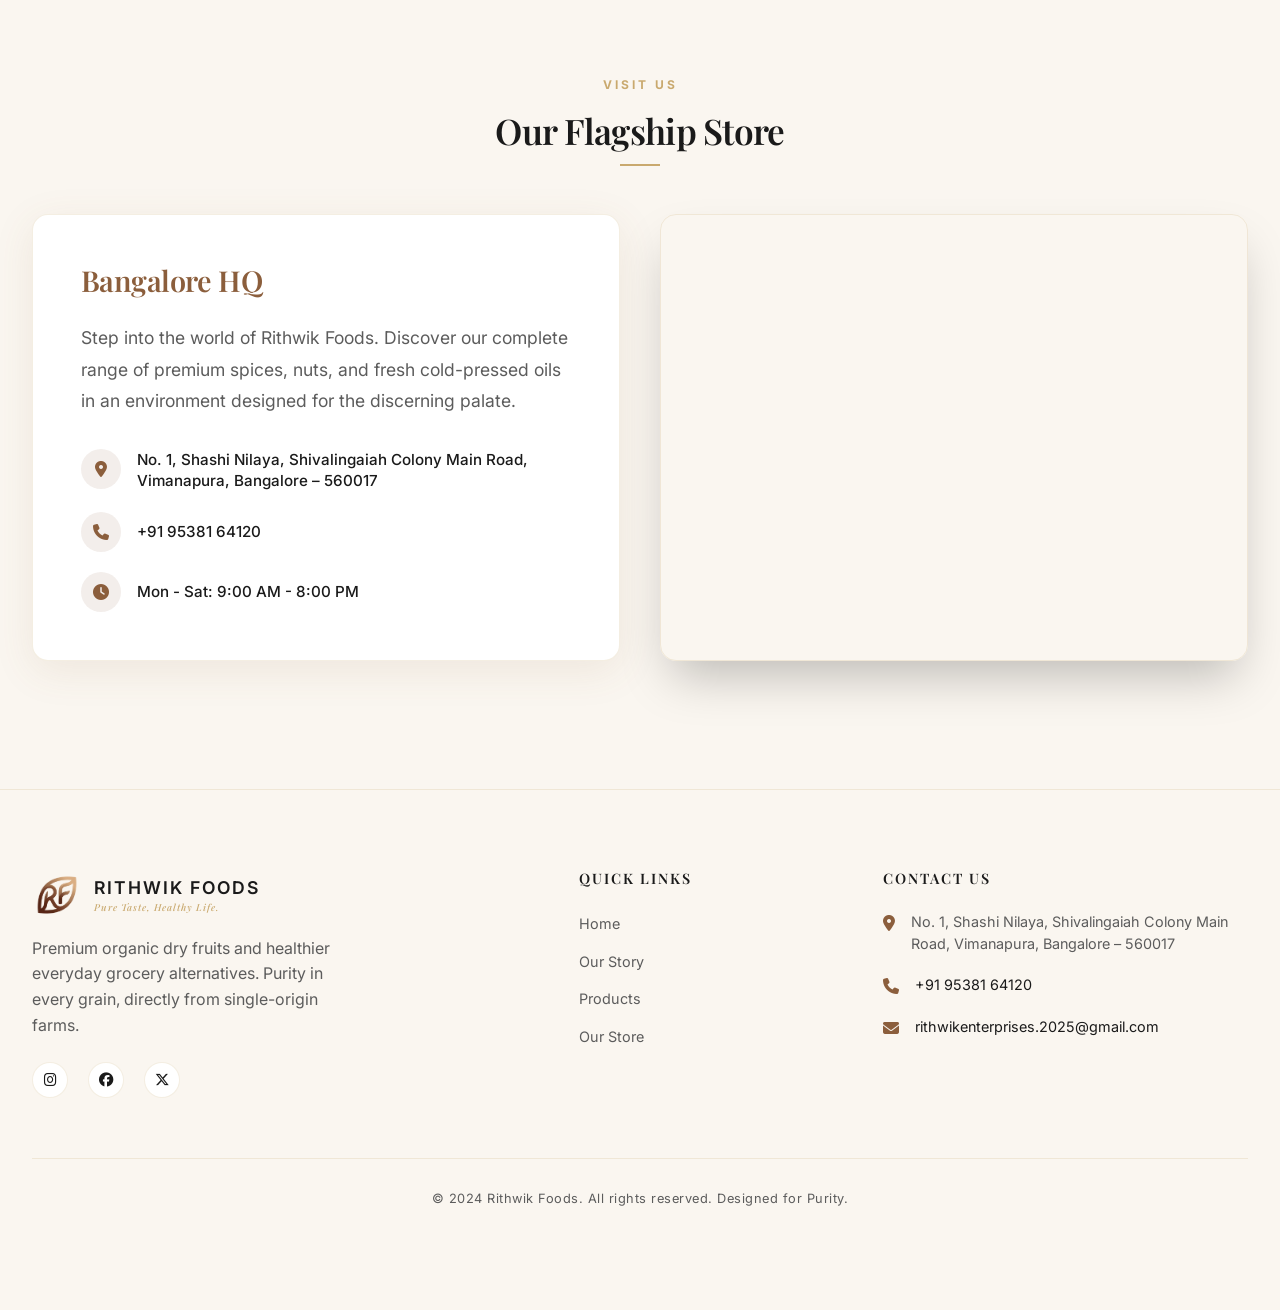
==== commit def6b3c7: "Update email to rithwikenterprises.2025@gmail.com and format business hours" ====
--- a/collection.html
+++ b/collection.html
@@ -533,7 +533,7 @@
                         </li>
                         <li class="footer-contact-item">
                             <i class="fa-solid fa-envelope"></i>
-                            <a href="mailto:RithwikEnterprises.2023@gmail.com">RithwikEnterprises.2023@gmail.com</a>
+                            <a href="mailto:rithwikenterprises.2025@gmail.com">rithwikenterprises.2025@gmail.com</a>
                         </li>
                     </ul>
                 </div>
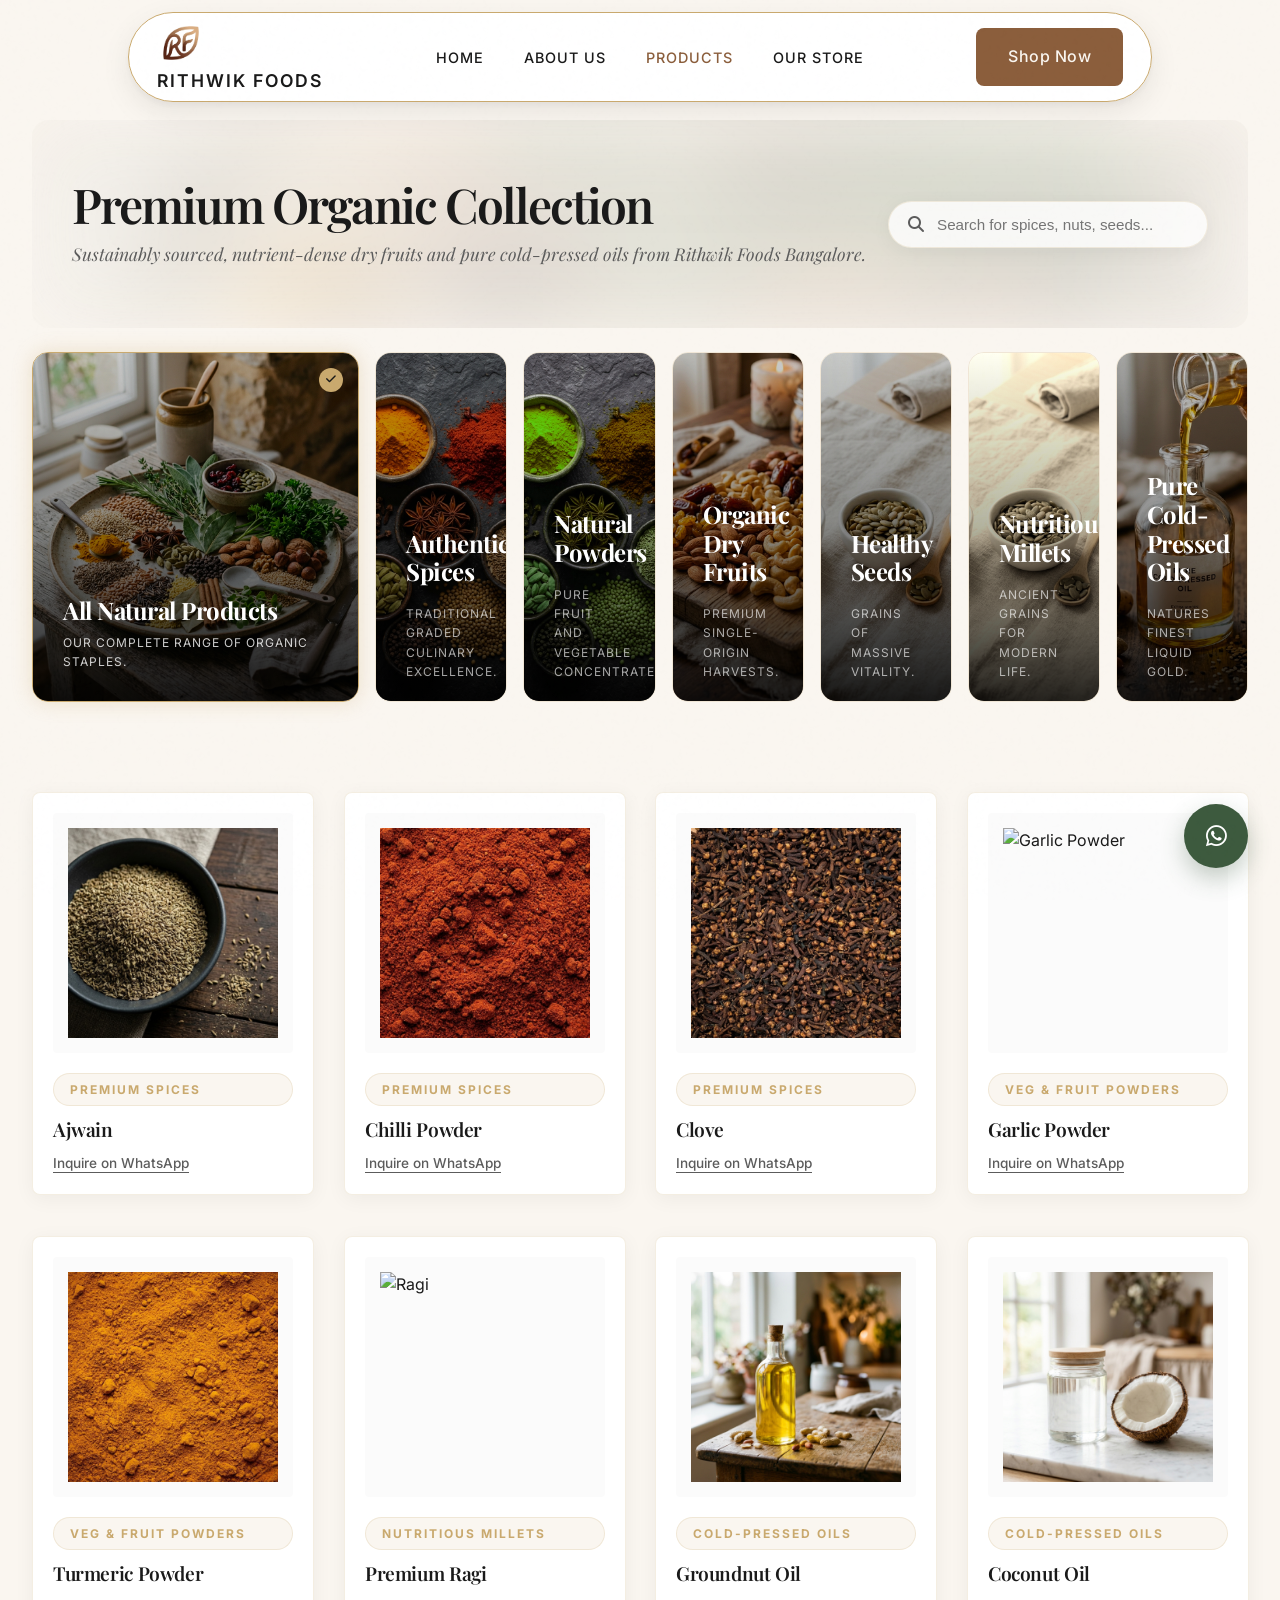
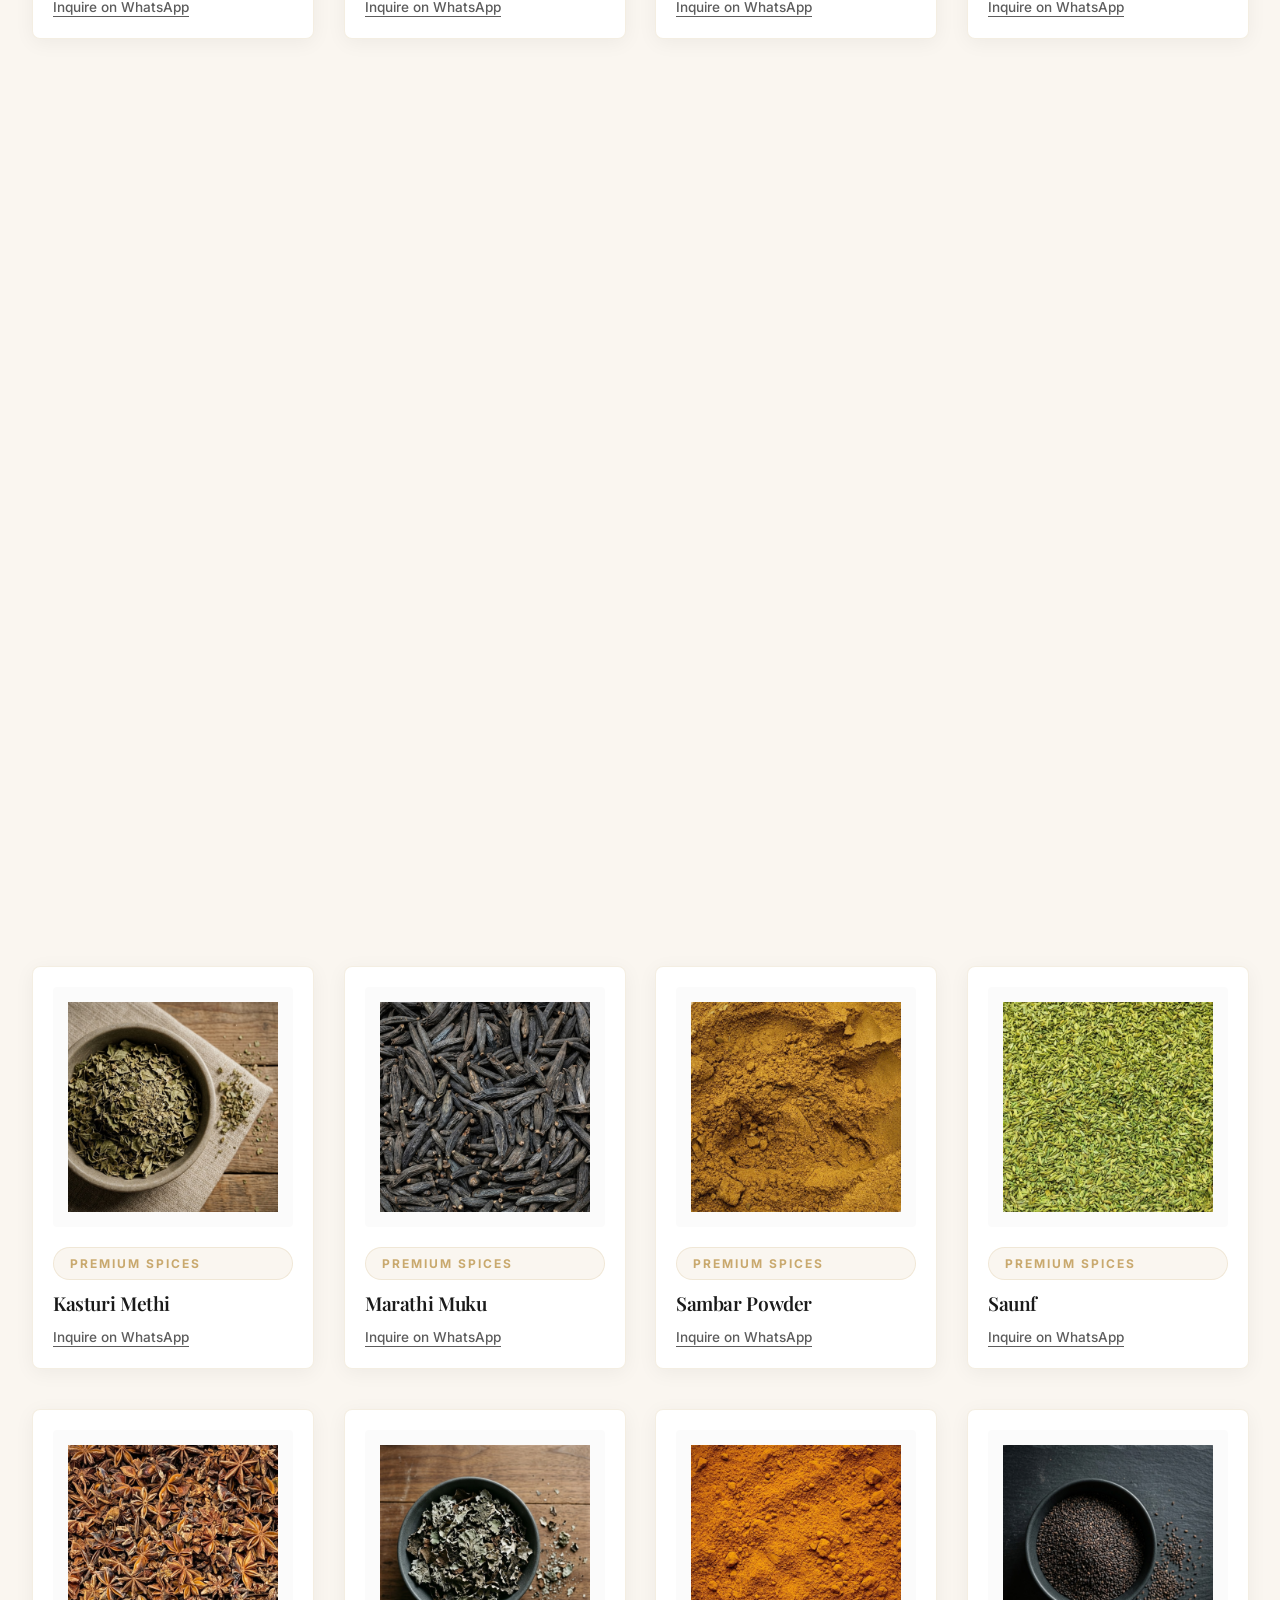
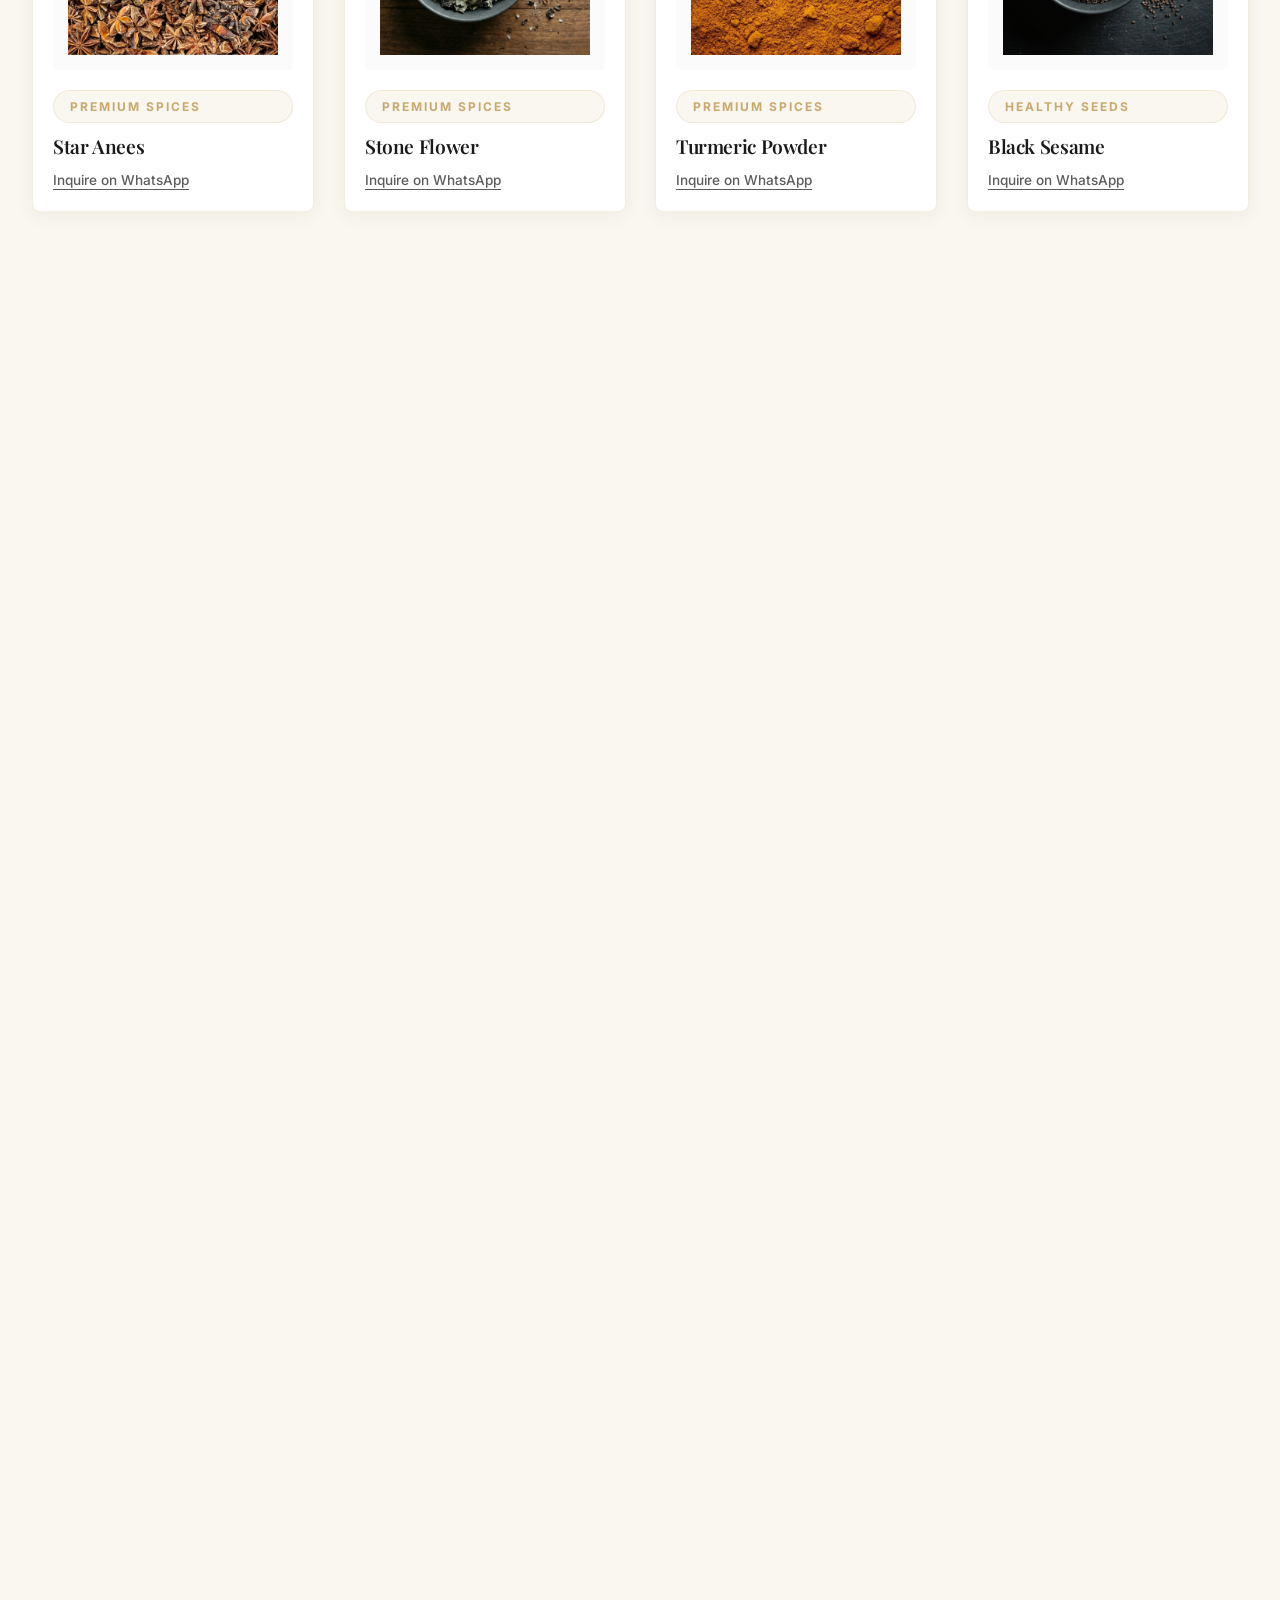
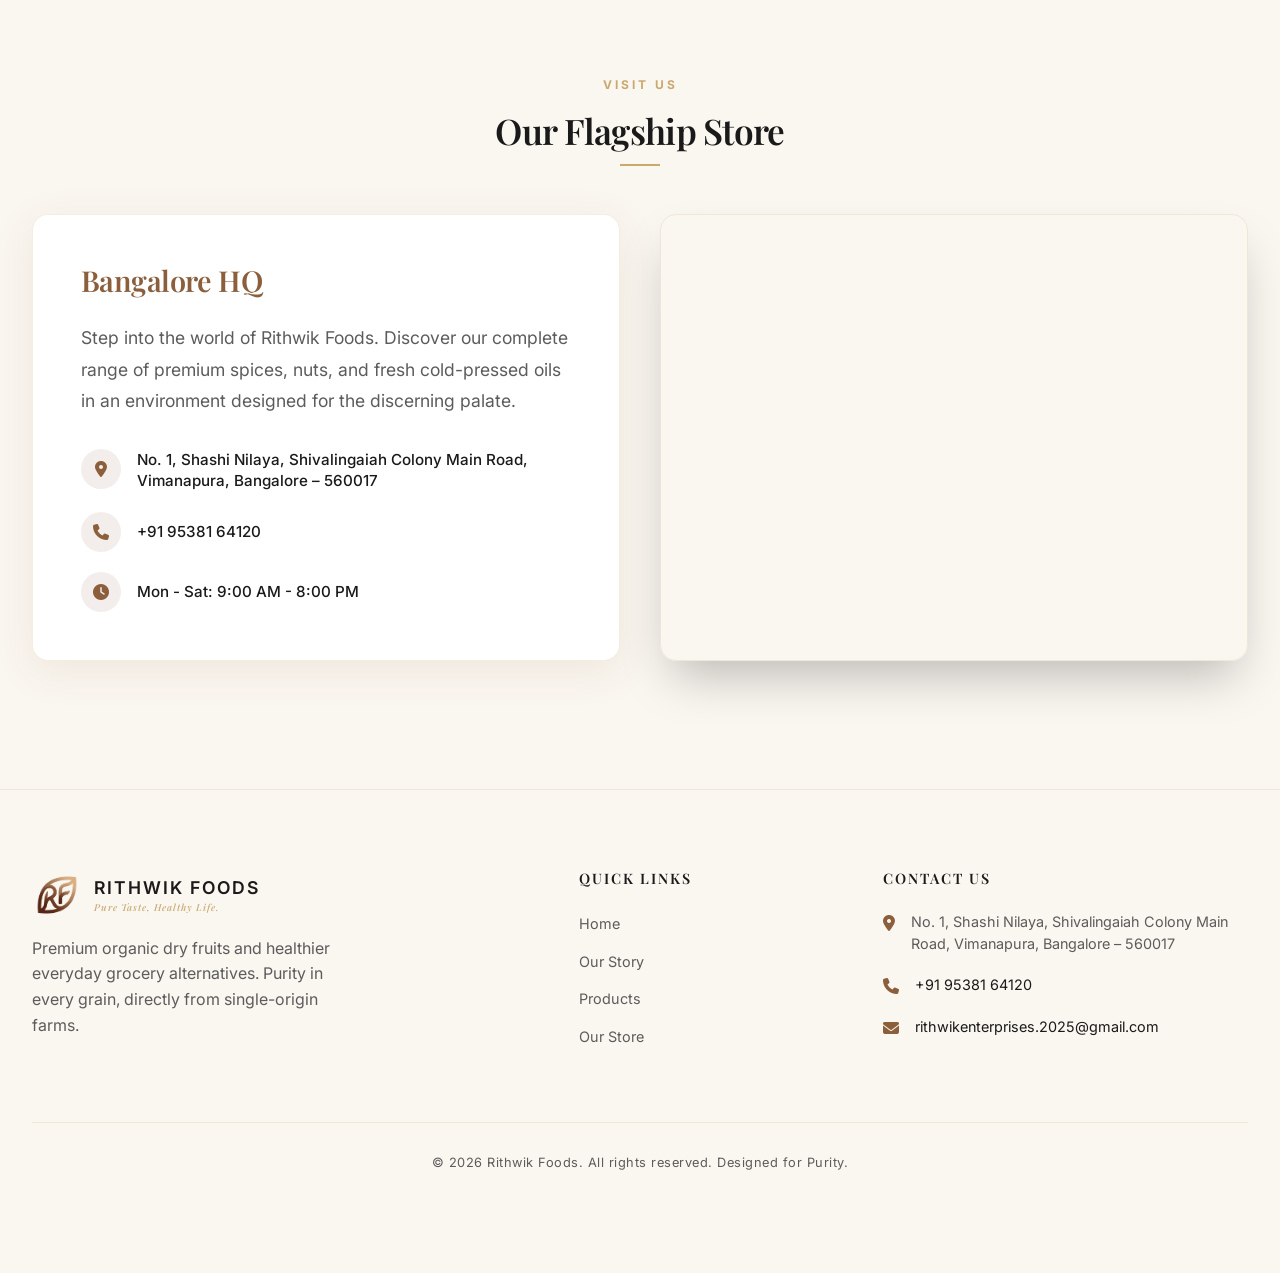
==== commit 648e5a0a: "Remove social links from footer and update copyright year to 2026" ====
--- a/collection.html
+++ b/collection.html
@@ -501,11 +501,7 @@
                         </div>
                     </a>
                     <p>Premium organic dry fruits and healthier everyday grocery alternatives. Purity in every grain, directly from single-origin farms.</p>
-                    <div class="social-links">
-                        <a href="#" aria-label="Instagram"><i class="fa-brands fa-instagram"></i></a>
-                        <a href="#" aria-label="Facebook"><i class="fa-brands fa-facebook"></i></a>
-                        <a href="#" aria-label="Twitter"><i class="fa-brands fa-x-twitter"></i></a>
-                    </div>
+
                 </div>
 
                 <!-- Column 2: Quick Links -->
@@ -539,7 +535,7 @@
                 </div>
             </div>
             <div class="footer-bottom">
-                <p>&copy; 2024 Rithwik Foods. All rights reserved. Designed for Purity.</p>
+                <p>&copy; 2026 Rithwik Foods. All rights reserved. Designed for Purity.</p>
             </div>
         </div>
     </footer>
--- a/style.css
+++ b/style.css
@@ -1217,6 +1217,10 @@
 
 .scrolled .logo-img, .scrolled-permanent .logo-img {
     filter: none !important;
+}
+
+.mobile-toggle {
+    display: none;
 }
 
 /* Ensure mobile toggle is visible on scrolled header */
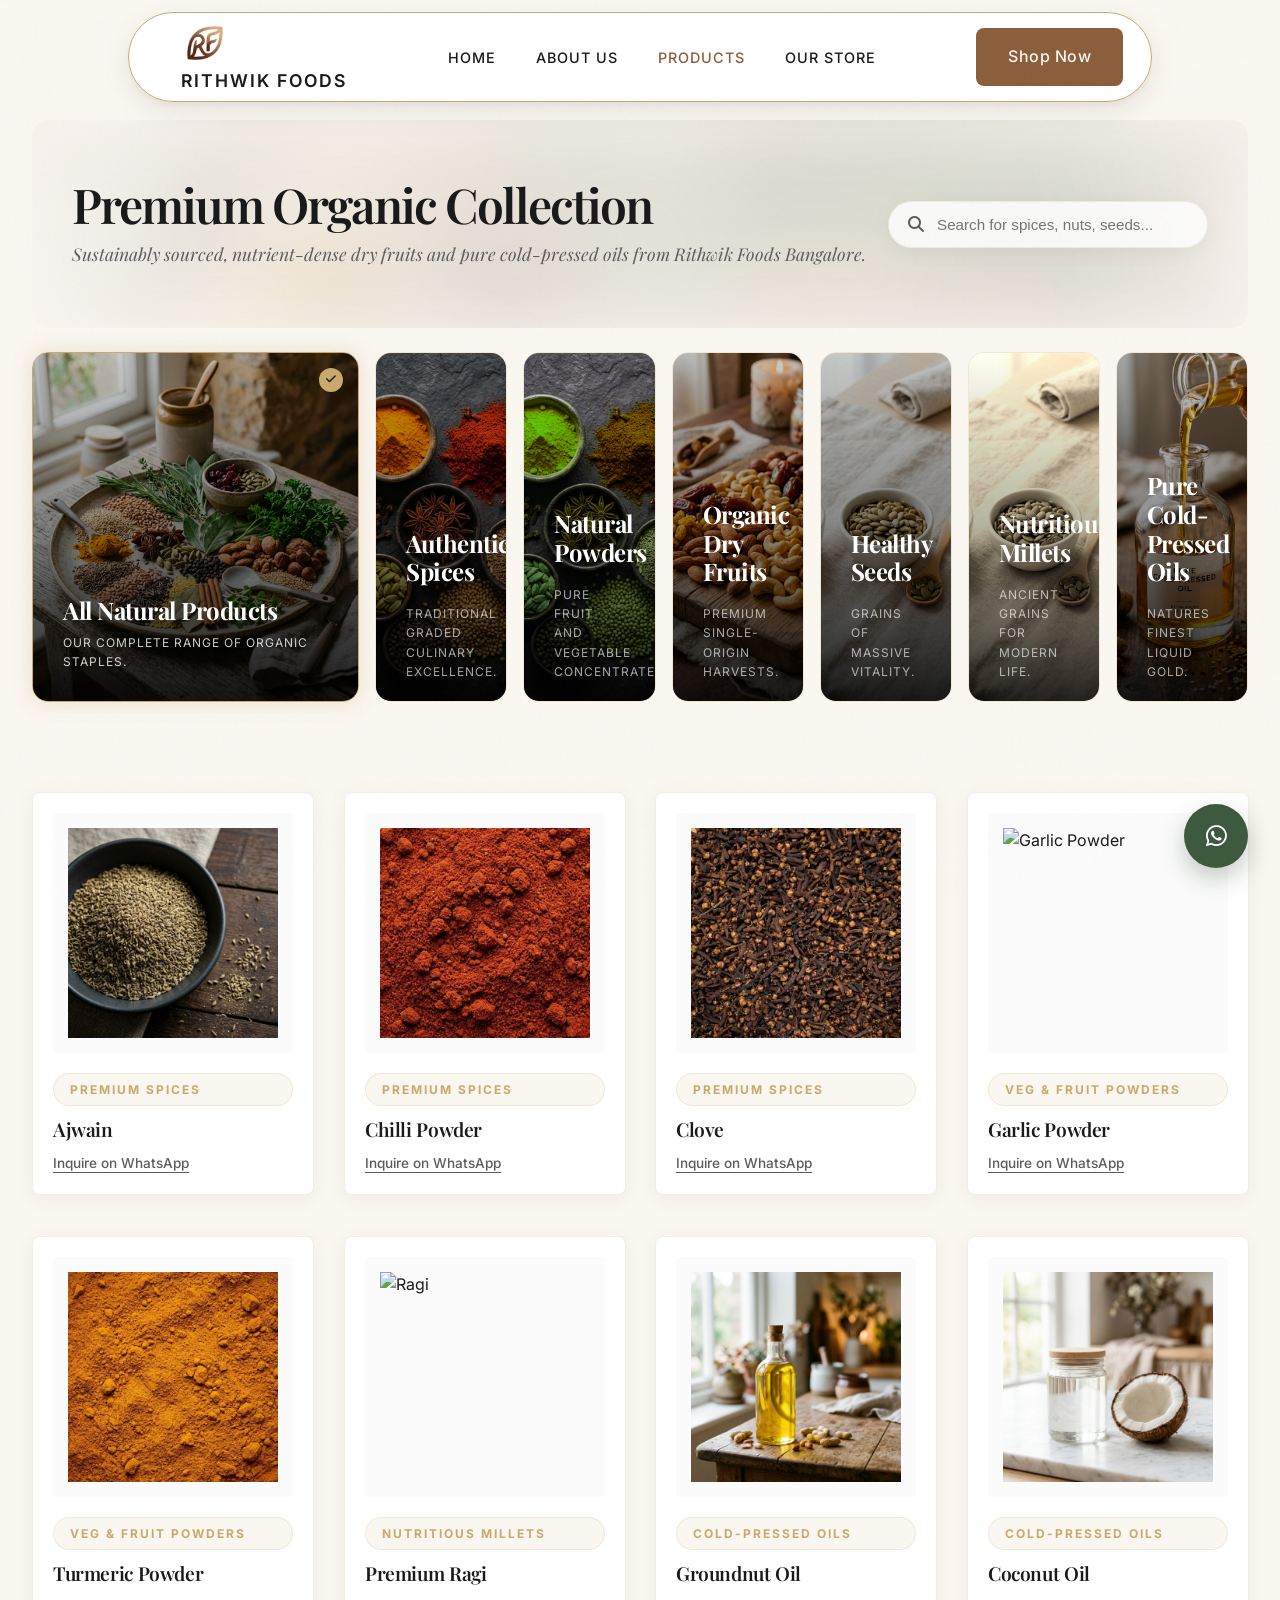
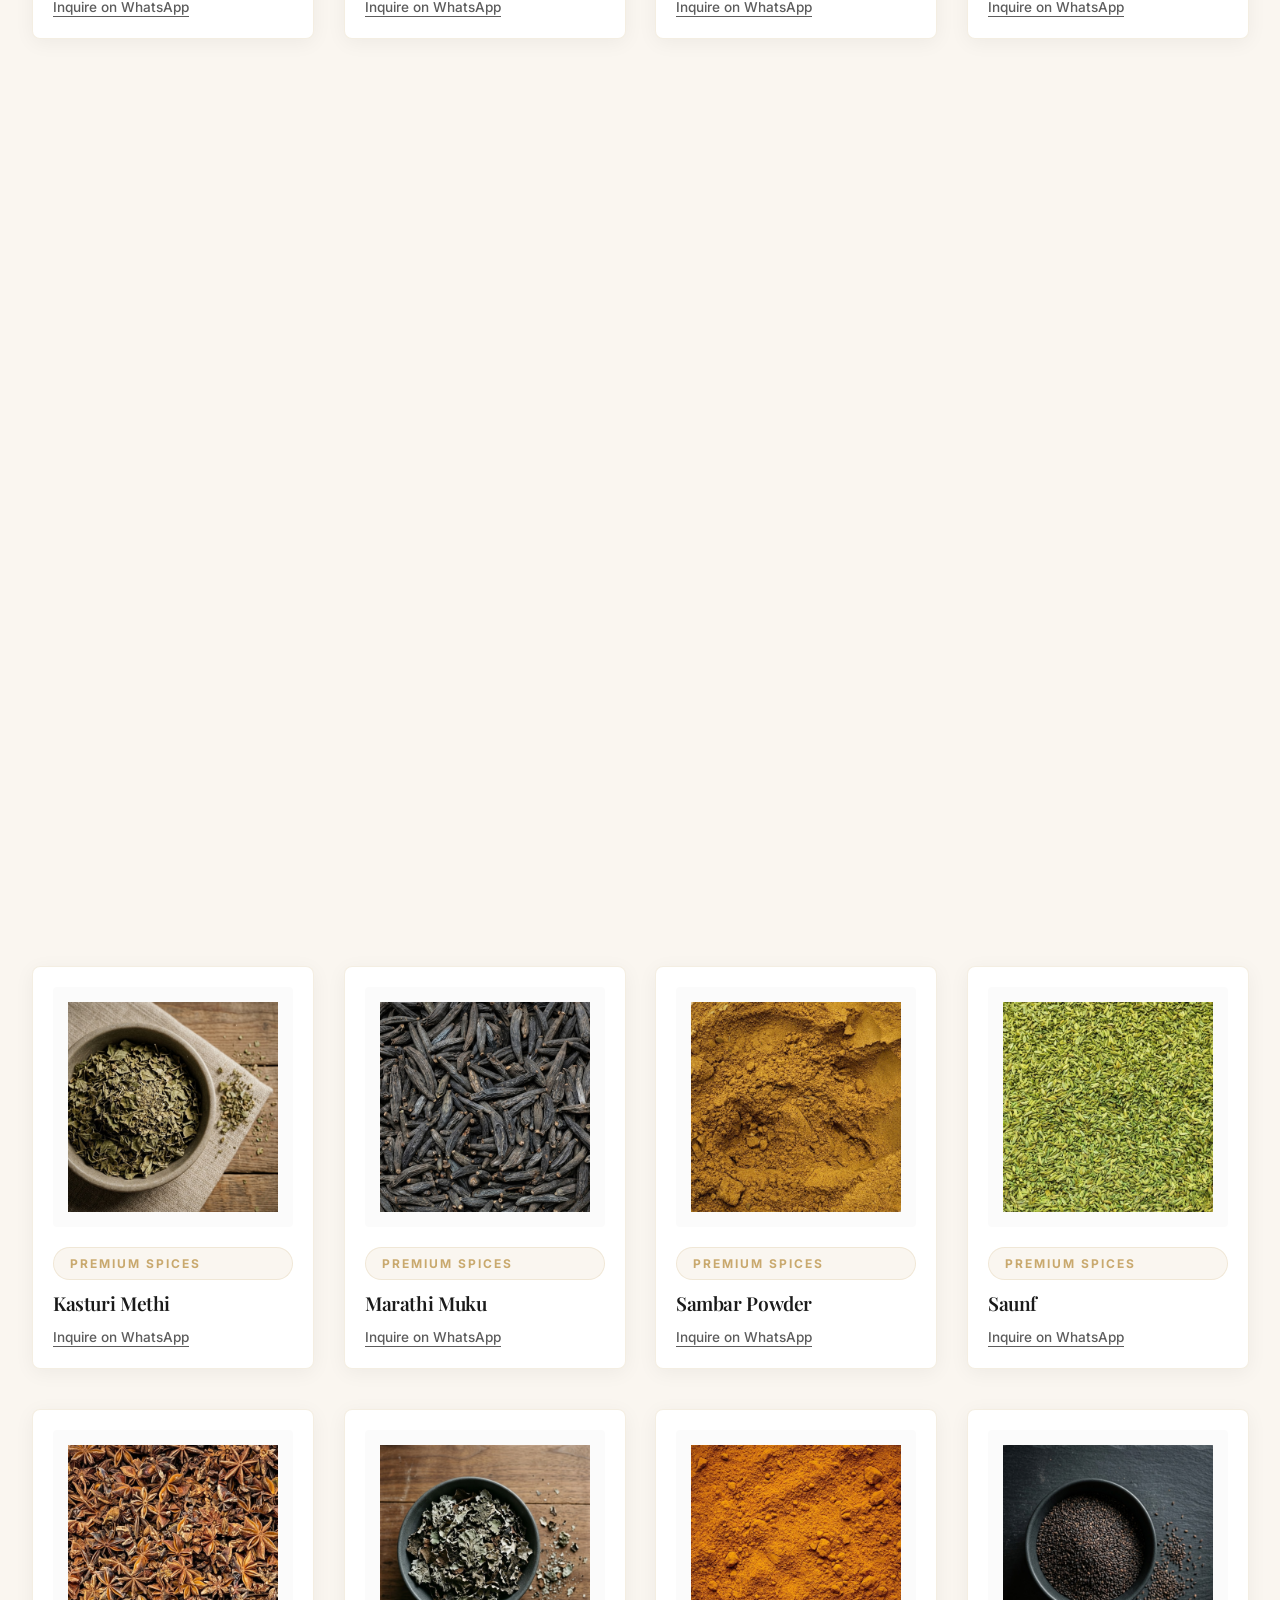
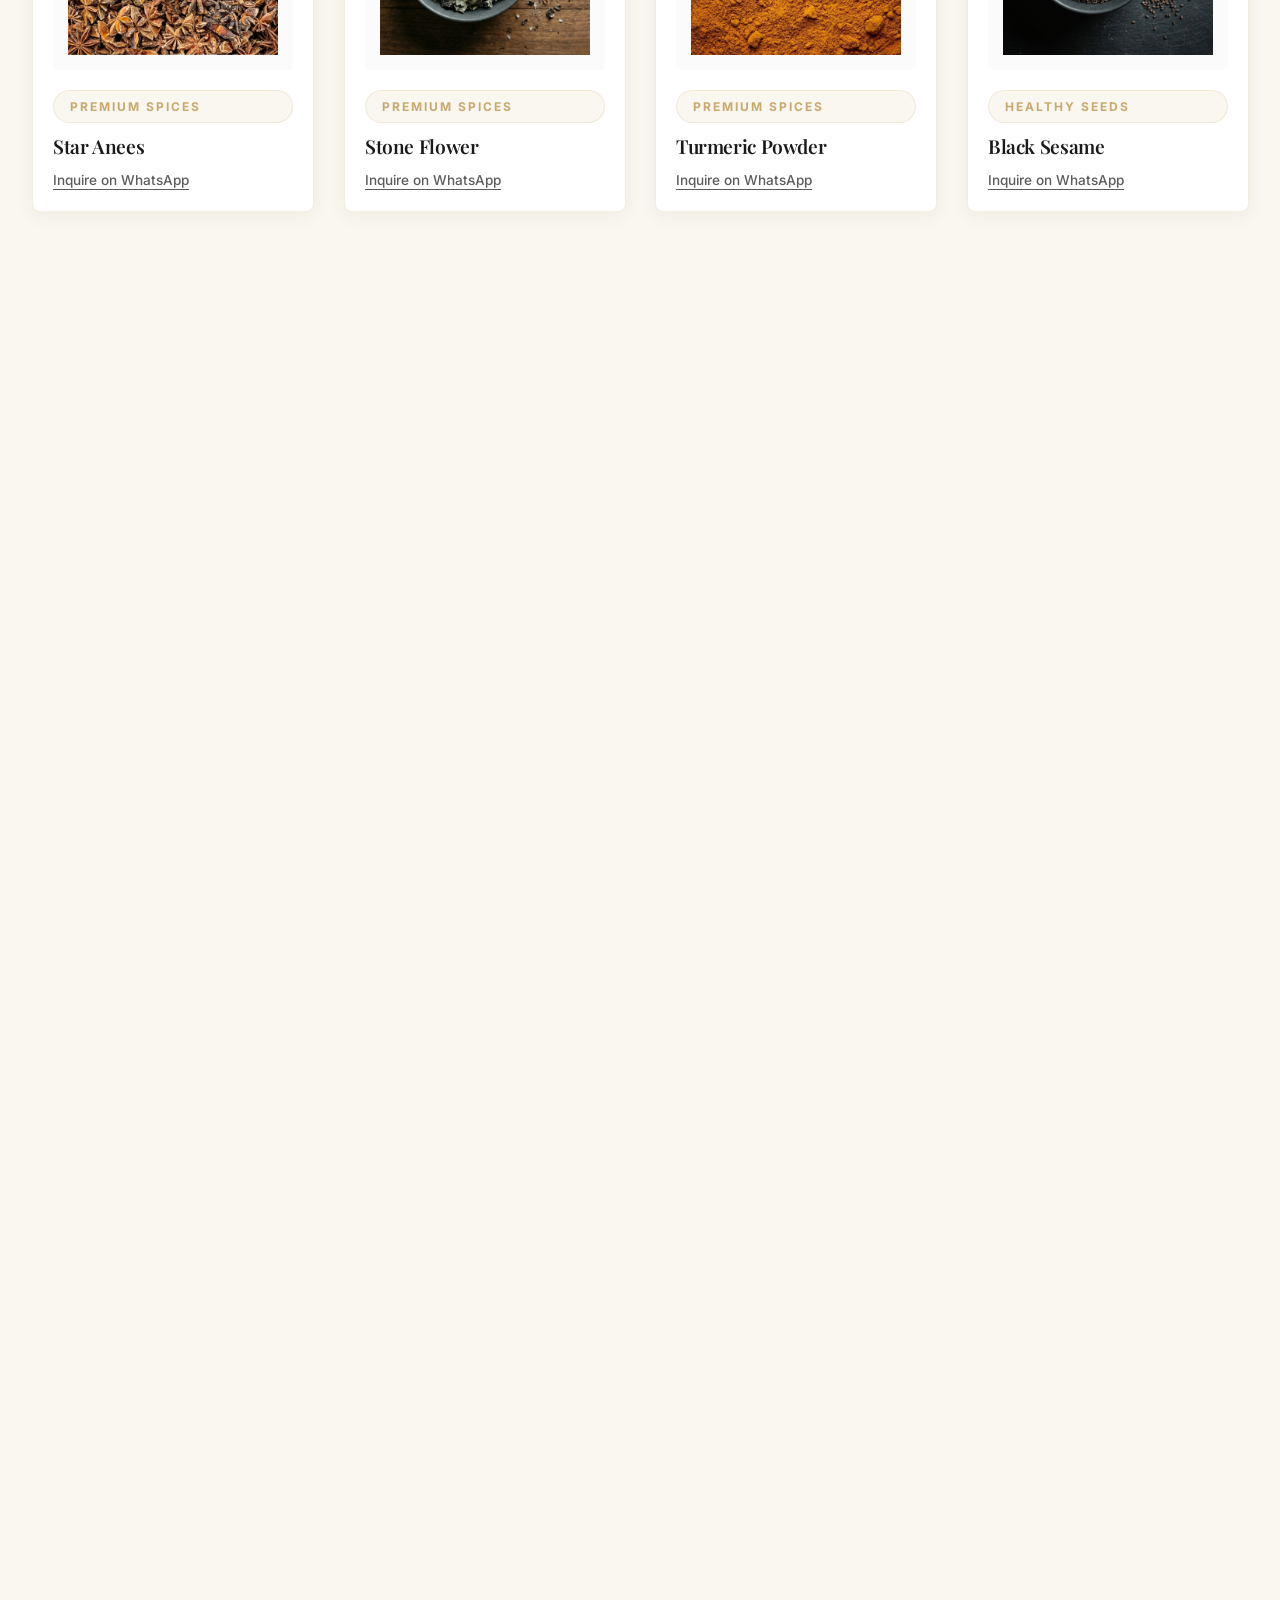
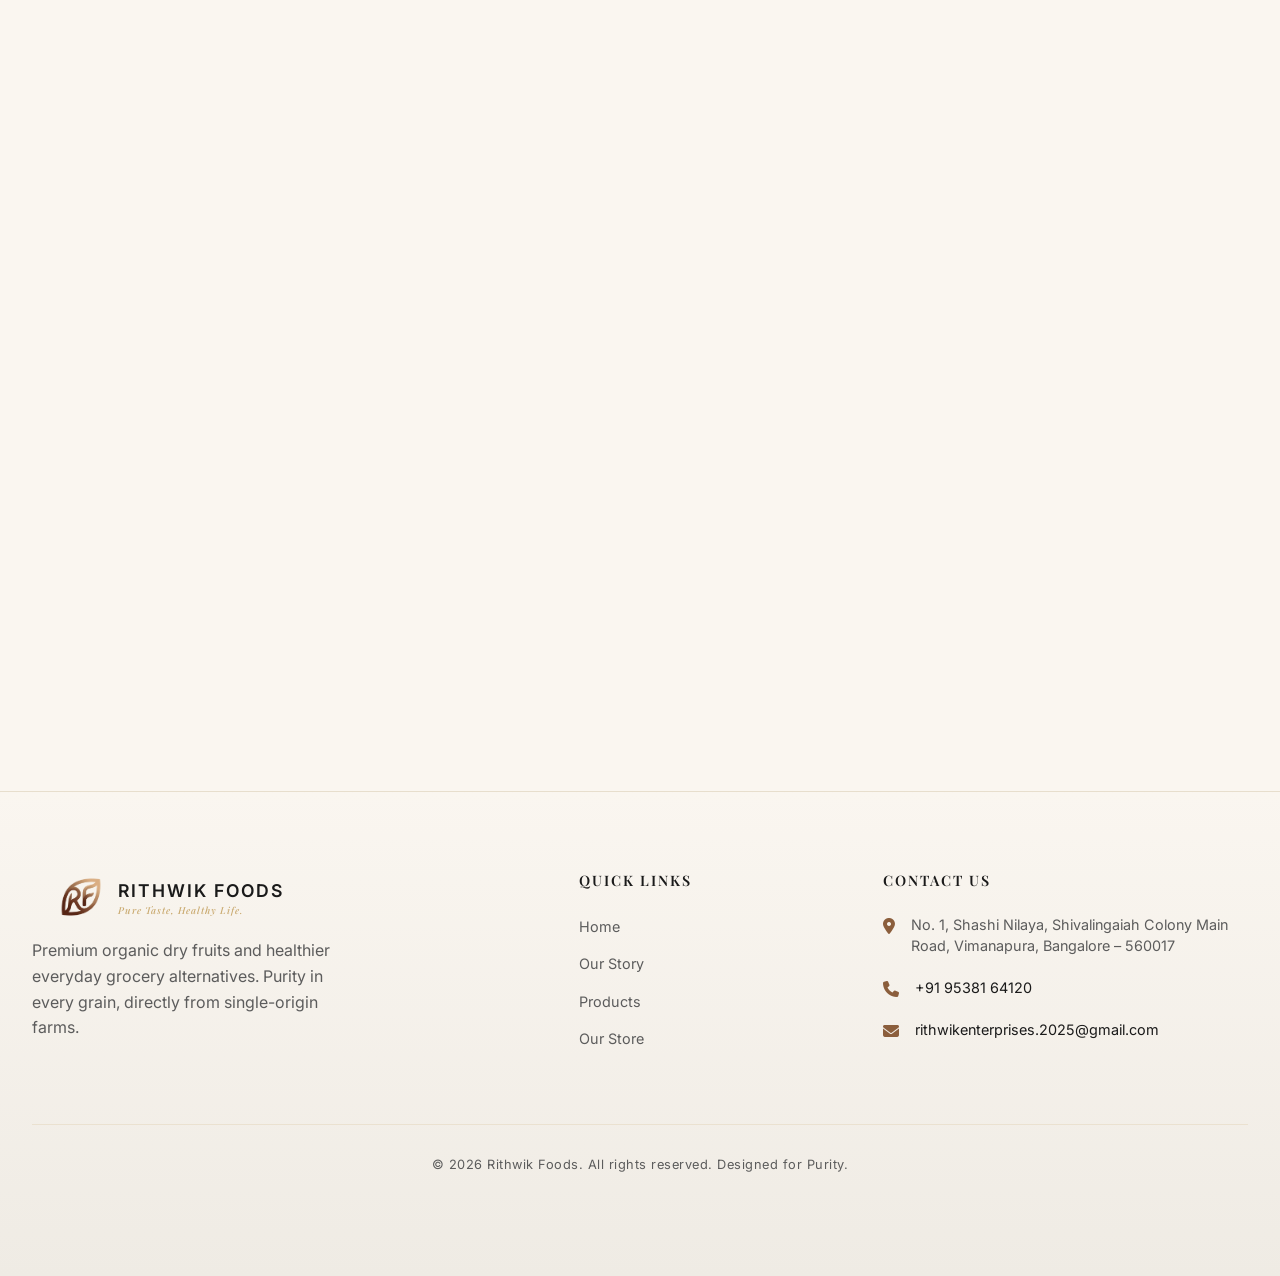
==== commit d9a8ec37: "Add subtle background gradients for premium aesthetics and fix timings on collection page" ====
--- a/collection.html
+++ b/collection.html
@@ -446,7 +446,7 @@
 
     <!-- Footer -->
     <!-- Our Store Section -->
-    <section id="store" class="section-padding reveal reveal-up" style="background: var(--color-background);">
+    <section id="store" class="section-padding reveal reveal-up" style="background: linear-gradient(to bottom, #FFFFFF 0%, var(--color-background) 100%);">
         <div class="container">
             <div class="section-title-wrapper">
                 <span class="section-badge">Visit Us</span>
@@ -476,7 +476,7 @@
                             <div style="width: 40px; height: 40px; border-radius: 50%; background: rgba(139, 94, 60, 0.1); display: flex; align-items: center; justify-content: center; color: var(--color-primary); flex-shrink: 0;">
                                 <i class="fa-solid fa-clock"></i>
                             </div>
-                            <p style="font-weight: 500;">Mon - Sat: 9:00 AM - 8:00 PM</p>
+                            <p style="font-weight: 500;">Monday – Saturday: 10:00 AM – 10:00 PM<br>Sunday: 4:00 PM – 10:00 PM</p>
                         </div>
                     </div>
                 </div>
--- a/style.css
+++ b/style.css
@@ -1007,7 +1007,7 @@
 
 /* --- Editorial Grid (Legacy removed) --- */
 .editorial-section {
-    background-color: var(--color-white);
+    background: linear-gradient(to bottom, #FFFFFF 0%, var(--color-background) 100%);
     position: relative;
 }
 
@@ -1065,7 +1065,7 @@
 
 /* --- Premium Products Grid --- */
 .collection-section {
-    background-color: var(--color-background);
+    background: linear-gradient(to bottom, var(--color-background) 0%, #FFFFFF 100%);
 }
 
 .collection-header {
@@ -1183,6 +1183,10 @@
     .nav-links {
         display: flex;
     }
+    .logo {
+        margin-left: 24px;
+        outline: none;
+    }
 }
 
 .nav-link {
@@ -1220,7 +1224,7 @@
 }
 
 .mobile-toggle {
-    display: none;
+    display: none !important;
 }
 
 /* Ensure mobile toggle is visible on scrolled header */
@@ -1756,7 +1760,7 @@
 /* Main Footer */
 
 .main-footer {
-    background-color: var(--color-background);
+    background: linear-gradient(to bottom, var(--color-background) 0%, #EFEBE4 100%);
     padding: 80px 0 100px; /* Space for bottom nav */
     border-top: 1px solid var(--glass-border);
 }
@@ -2740,7 +2744,7 @@
 
 /* Store Section Styles */
 .store-section {
-    background-color: var(--color-background);
+    background: linear-gradient(to bottom, #FFFFFF 0%, var(--color-background) 100%);
     position: relative;
     overflow: hidden;
 }
